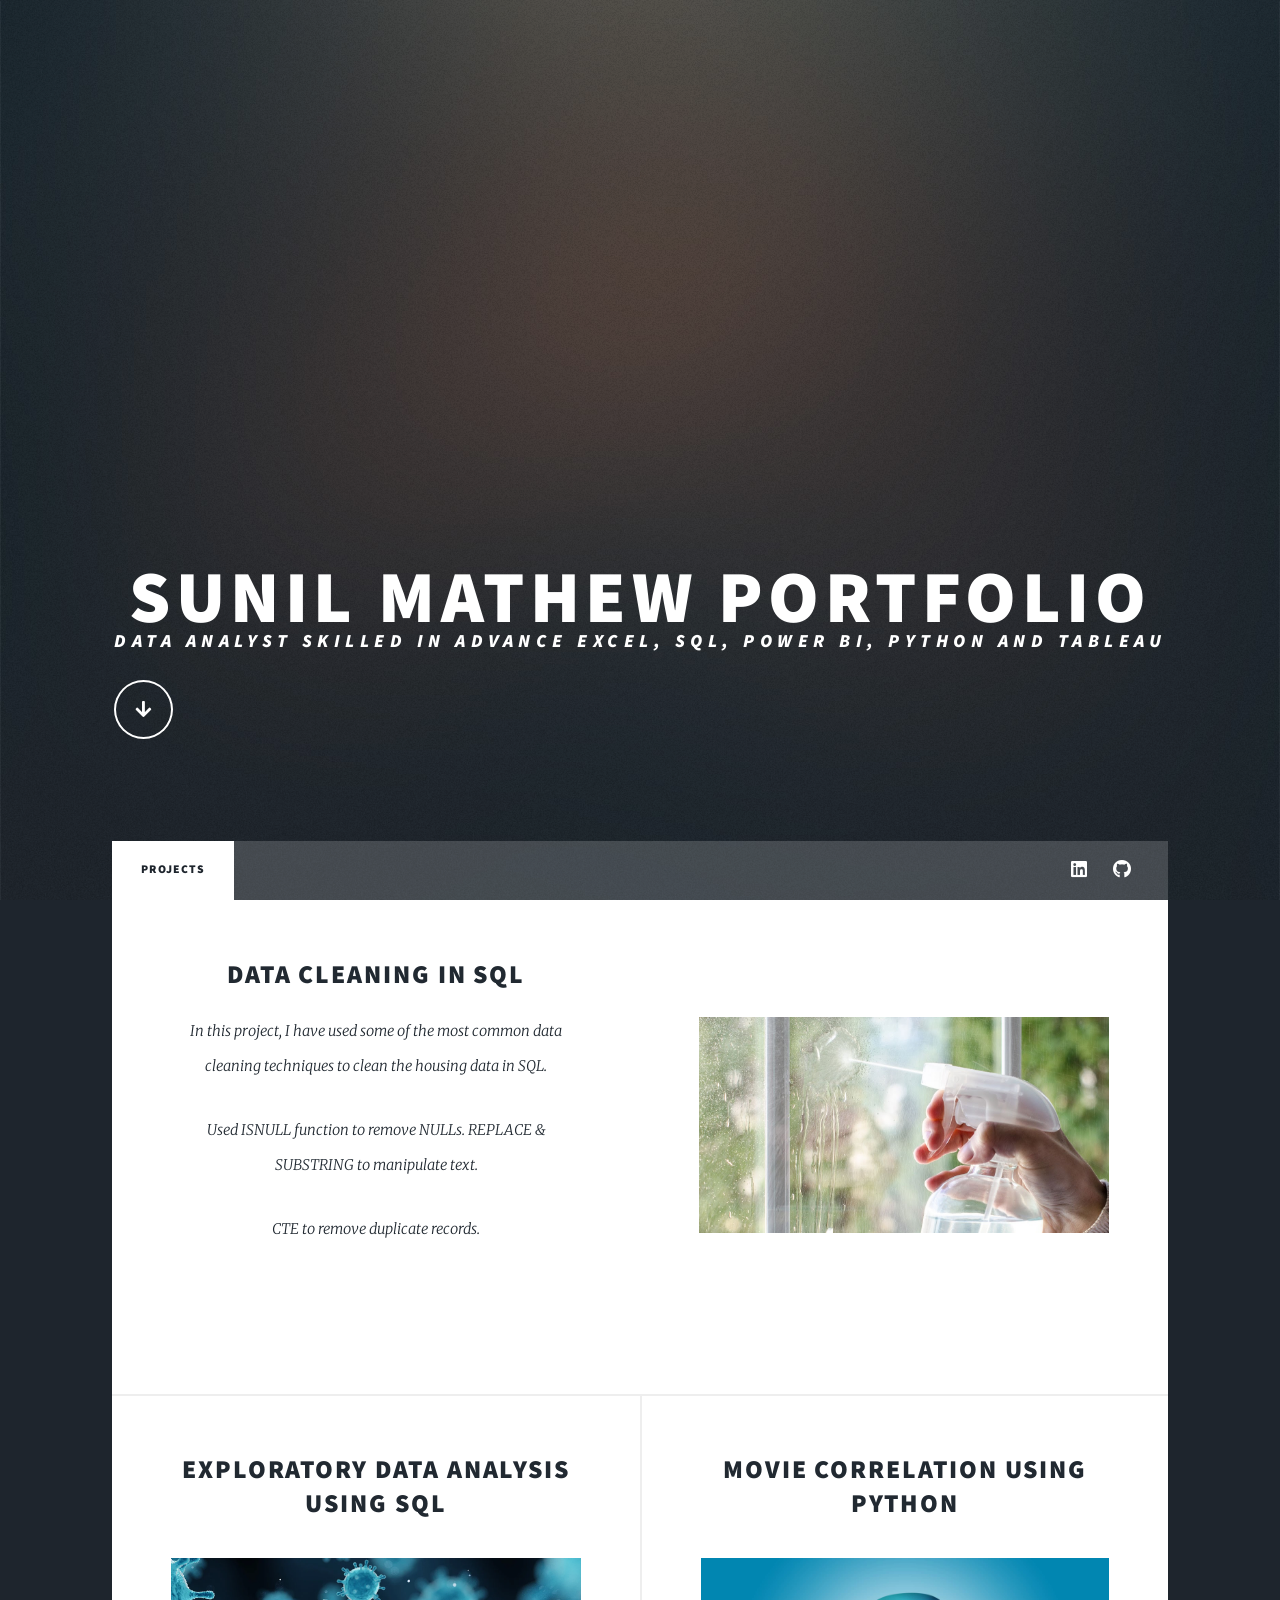
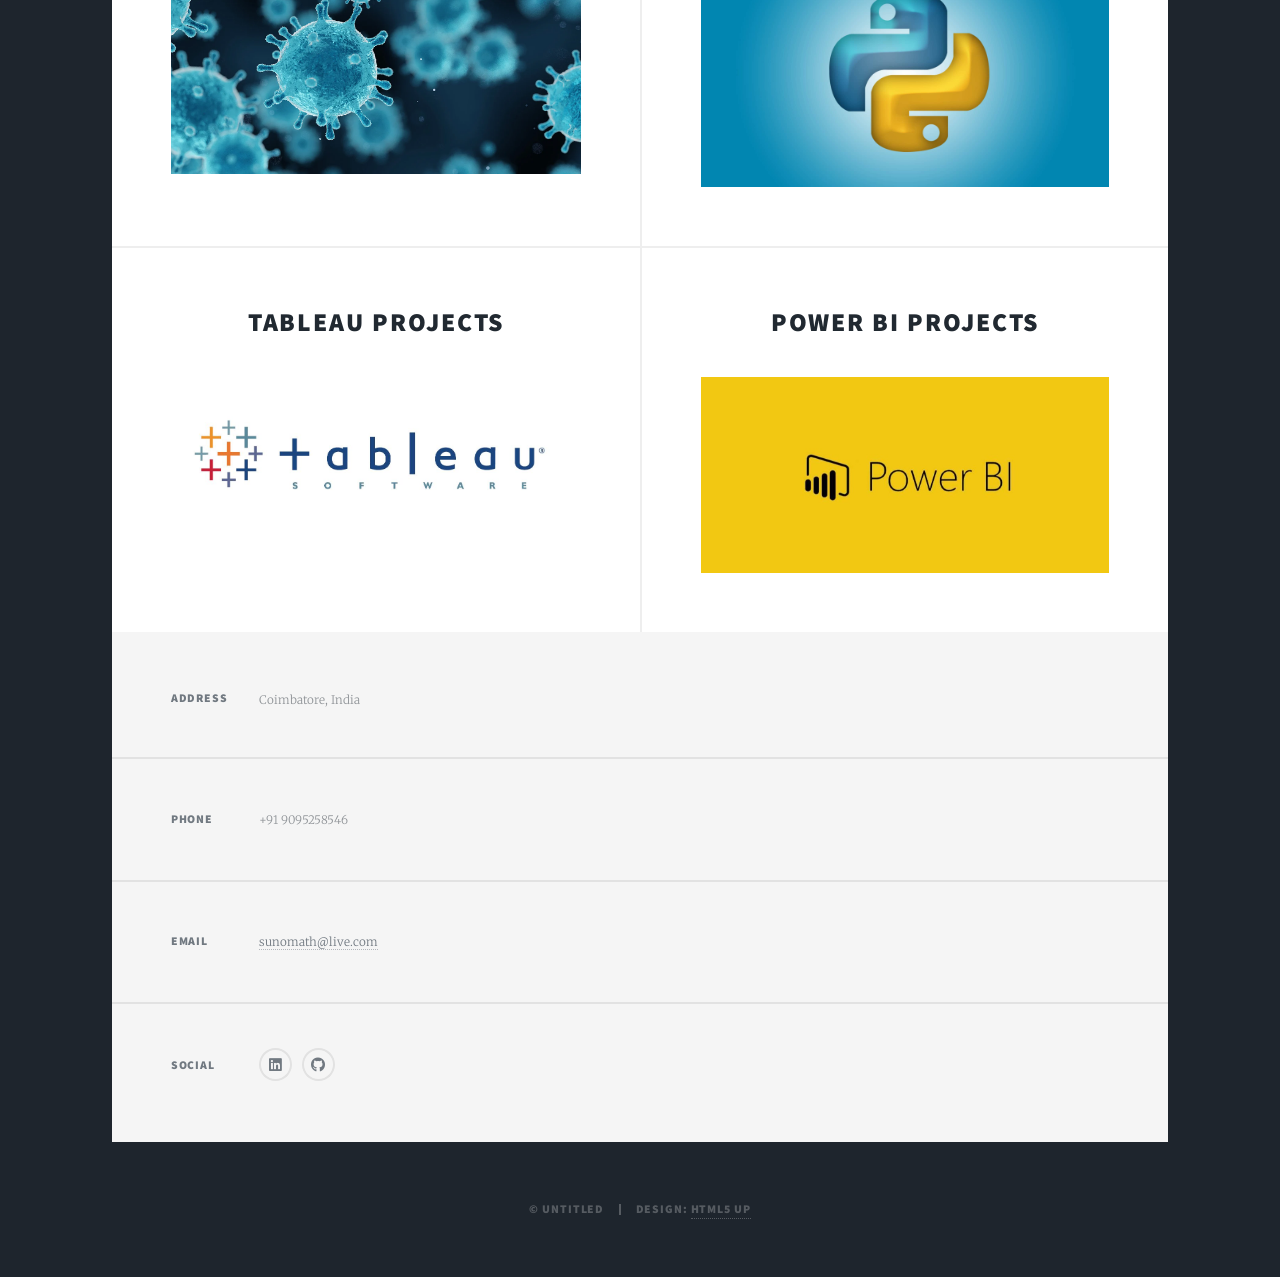
==== index.html @ 45b02613 "index.html" ====
<!DOCTYPE HTML>
<!--
	Massively by HTML5 UP
	html5up.net | @ajlkn
	Free for personal and commercial use under the CCA 3.0 license (html5up.net/license)
-->
<html>
	<head>
		<title>Sunil Mathew Portfolio</title>
		<meta charset="utf-8" />
		<meta name="viewport" content="width=device-width, initial-scale=1, user-scalable=no" />
		<link rel="stylesheet" href="assets/css/main.css" />
		<noscript><link rel="stylesheet" href="assets/css/noscript.css" /></noscript>
	</head>
	<body class="is-preload">

		<!-- Wrapper -->
			<div id="wrapper" class="fade-in">

				<!-- Intro -->
					<div id="intro">
						<h1>Sunil Mathew Portfolio<br />
												<p>Data Analyst skilled in Advance Excel, SQL, Power Bi, Python and Tableau </p>
						<ul class="actions">
							<li><a href="#header" class="button icon solid solo fa-arrow-down scrolly">Continue</a></li>
						</ul>
					</div>

				<!-- Header -->
					<header id="header">
						<a href="index.html" class="logo">Sunil Mathew - Analyst</a>
					</header>

				<!-- Nav -->
					<nav id="nav">
						<ul class="links">
							<li class="active"><a href="index.html">Projects</a></li>
						</ul>
						<ul class="icons">
							<li><a href="https://www.linkedin.com/in/sunil-mathew-a3369146/" class="icon brands alt fa-linkedin"><span class="label">Linkedin</span></a></li>
									<li><a href="https://github.com/SunoMath" class="icon brands alt fa-github"><span class="label">GitHub</span></a></li>
						</ul>
					</nav>

				<!-- Main -->
					<div id="main">

						<!-- Featured Post -->
							<article class="posts">
								<header class="major">
									<h2><a href="https://github.com/SunoMath/PortfolioProjects_SQL/blob/main/Data%20Cleaning.sql">Data Cleaning in SQL
									</a></h2>
									
									<p>In this project, I have used some of the most common data cleaning techniques to clean the housing data in SQL.
										<p>Used ISNULL function to remove NULLs. REPLACE & SUBSTRING to manipulate text.
										<p>CTE to remove duplicate records.</p>
										</p>
										</p>
									</p>
								</header>
								
								<a href="https://github.com/SunoMath/PortfolioProjects_SQL/blob/main/Data%20Cleaning.sql" class="image main"><img src="images/clean.jpg" alt="" /></a>
								
							
								
							</article>

						<!-- Posts -->
							<section class="posts">
								<article>
									<header>
										<h2><a href="https://github.com/SunoMath/PortfolioProjects_SQL/blob/main/Covid_Portfolio.sql">Exploratory Data Analysis using SQL<br />
										</a></h2>
									</header>
									<a href="https://github.com/SunoMath/PortfolioProjects_SQL/blob/main/Covid_Portfolio.sql" class="image fit"><img src="images/covid.jpg" alt="" /></a>
										
								</article>


								<article>
									<header>
										<h2><a href="https://github.com/SunoMath/Projects_Python/blob/main/MovieCorrelation.ipynb">Movie Correlation using Python<br />
										</a></h2>
									</header>
									<a href="https://github.com/SunoMath/Projects_Python/blob/main/MovieCorrelation.ipynb" class="image fit"><img src="images/python.jpg" alt="" /></a>
									
								</article>


								<article>
									<header>
										<h2><a href="https://public.tableau.com/app/profile/sunil.mathew4054">Tableau Projects<br />
										</a></h2>
									</header>
									<a href="https://public.tableau.com/app/profile/sunil.mathew4054" class="image fit"><img src="images/tableau.jpg" alt="" /></a>			
									</ul>
								</article>
								
								<article>
									<header>
										<h2><a href="https://www.novypro.com/profile_projects/sunil-mathew">Power Bi Projects<br />
										</a></h2>
									</header>
									<a href="https://www.novypro.com/profile_projects/sunil-mathew" class="image fit"><img src="images/powerbi2.jpg" alt="" /></a>
									
								</article>
								


					</div>

			<!-- Footer -->
					<footer id="footer">



						<section class="split contact">
							<section class="alt">
								<h3>Address</h3>
								<p>Coimbatore, India<br />
								</p>
							</section>
							<section>
								<h3>Phone</h3>
								<p>+91 9095258546</p>
							</section>
							<section>
								<h3>Email</h3>
								<p><a href="mailto:sunomath@live.com">sunomath@live.com</a></p>
							</section>
							<section>
								<h3>Social</h3>
								<ul class="icons alt">
									<li><a href="https://www.linkedin.com/in/sunil-mathew-a3369146/" class="icon brands alt fa-linkedin"><span class="label">Linkedin</span></a></li>
									<li><a href="https://github.com/SunoMath" class="icon brands alt fa-github"><span class="label">GitHub</span></a></li>
								</ul>
							</section>
						</section>
					</footer>

				<!-- Copyright -->
					<div id="copyright">
						<ul><li>&copy; Untitled</li><li>Design: <a href="https://html5up.net">HTML5 UP</a></li></ul>
					</div>

			</div>

		<!-- Scripts -->
			<script src="assets/js/jquery.min.js"></script>
			<script src="assets/js/jquery.scrollex.min.js"></script>
			<script src="assets/js/jquery.scrolly.min.js"></script>
			<script src="assets/js/browser.min.js"></script>
			<script src="assets/js/breakpoints.min.js"></script>
			<script src="assets/js/util.js"></script>
			<script src="assets/js/main.js"></script>

	</body>
</html>
---- assets/css/main.css ----
@import url(fontawesome-all.min.css);
@import url("https://fonts.googleapis.com/css?family=Merriweather:300,700,300italic,700italic|Source+Sans+Pro:900");

/*
	Massively by HTML5 UP
	html5up.net | @ajlkn
	Free for personal and commercial use under the CCA 3.0 license (html5up.net/license)
*/

html, body, div, span, applet, object,
iframe, h1, h2, h3, h4, h5, h6, p, blockquote,
pre, a, abbr, acronym, address, big, cite,
code, del, dfn, em, img, ins, kbd, q, s, samp,
small, strike, strong, sub, sup, tt, var, b,
u, i, center, dl, dt, dd, ol, ul, li, fieldset,
form, label, legend, table, caption, tbody,
tfoot, thead, tr, th, td, article, aside,
canvas, details, embed, figure, figcaption,
footer, header, hgroup, menu, nav, output, ruby,
section, summary, time, mark, audio, video {
	margin: 0;
	padding: 0;
	border: 0;
	font-size: 100%;
	font: inherit;
	vertical-align: baseline;}

article, aside, details, figcaption, figure,
footer, header, hgroup, menu, nav, section {
	display: block;}

body {
	line-height: 1;
}

ol, ul {
	list-style: none;
}

blockquote, q {
	quotes: none;
}

	blockquote:before, blockquote:after, q:before, q:after {
		content: '';
		content: none;
	}

table {
	border-collapse: collapse;
	border-spacing: 0;
}

body {
	-webkit-text-size-adjust: none;
}

mark {
	background-color: transparent;
	color: inherit;
}

input::-moz-focus-inner {
	border: 0;
	padding: 0;
}

input, select, textarea {
	-moz-appearance: none;
	-webkit-appearance: none;
	-ms-appearance: none;
	appearance: none;
}

/* Basic */

	@-ms-viewport {
		width: device-width;
	}

	body {
		-ms-overflow-style: scrollbar;
	}

	@media screen and (max-width: 480px) {

		html, body {
			min-width: 320px;
		}

	}

	html {
		box-sizing: border-box;
	}

	*, *:before, *:after {
		box-sizing: inherit;
	}

	body {
		background-color: #1e252d;
	}

		body.is-preload *, body.is-preload *:before, body.is-preload *:after {
			-moz-animation: none !important;
			-webkit-animation: none !important;
			-ms-animation: none !important;
			animation: none !important;
			-moz-transition: none !important;
			-webkit-transition: none !important;
			-ms-transition: none !important;
			transition: none !important;
		}

/* Type */

	html {
		font-size: 16pt;
	}

		@media screen and (max-width: 1680px) {

			html {
				font-size: 12pt;
			}

		}

		@media screen and (max-width: 1280px) {

			html {
				font-size: 11pt;
			}

		}

		@media screen and (max-width: 360px) {

			html {
				font-size: 10pt;
			}

		}

	body {
		color: #212931;
	}

	body, input, select, textarea {
		font-family: "Merriweather", Georgia, serif;
		font-weight: 300;
		font-size: 1rem;
		line-height: 2.375;
	}

	a {
		-moz-transition: color 0.2s ease-in-out, background-color 0.2s ease-in-out, border-color 0.2s ease-in-out, box-shadow 0.2s ease-in-out;
		-webkit-transition: color 0.2s ease-in-out, background-color 0.2s ease-in-out, border-color 0.2s ease-in-out, box-shadow 0.2s ease-in-out;
		-ms-transition: color 0.2s ease-in-out, background-color 0.2s ease-in-out, border-color 0.2s ease-in-out, box-shadow 0.2s ease-in-out;
		transition: color 0.2s ease-in-out, background-color 0.2s ease-in-out, border-color 0.2s ease-in-out, box-shadow 0.2s ease-in-out;
		border-bottom: dotted 1px;
		text-decoration: none;
	}

		a:hover {
			border-bottom-color: transparent;
		}

	strong, b {
		font-weight: 600;
	}

	em, i {
		font-style: italic;
	}

	p {
		text-align: justify;
		margin: 0 0 2rem 0;
	}

	h1, h2, h3, h4, h5, h6 {
		font-family: "Source Sans Pro", Helvetica, sans-serif;
		font-weight: 900;
		line-height: 1.5;
		letter-spacing: 0.075em;
		text-transform: uppercase;
		margin: 0 0 1rem 0;
	}

		h1 a, h2 a, h3 a, h4 a, h5 a, h6 a {
			border-bottom: 0;
			color: inherit;
			text-decoration: none;
		}

	h1 {
		font-size: 4rem;
		line-height: 1.1;
		margin: 0 0 2rem 0;
	}

	h2 {
		font-size: 1.75rem;
		line-height: 1.3;
		margin: 0 0 1.5rem 0;
	}

	h3 {
		font-size: 1.25rem;
		margin: 0 0 1.5rem 0;
	}

	h4 {
		font-size: 1rem;
	}

	h5 {
		font-size: 0.9rem;
	}

	h6 {
		font-size: 0.8rem;
	}

	sub {
		font-size: 0.8rem;
		position: relative;
		top: 0.5rem;
	}

	sup {
		font-size: 0.8rem;
		position: relative;
		top: -0.5rem;
	}

	blockquote {
		border-left: solid 4px;
		font-style: italic;
		margin: 0 0 2rem 0;
		padding: 0.5rem 0 0.5rem 2rem;
	}

	code {
		border: solid 2px;
		font-family: "Courier New", monospace;
		font-size: 0.9rem;
		margin: 0 0.25rem;
		padding: 0.25rem 0.65rem;
	}

	pre {
		-webkit-overflow-scrolling: touch;
		font-family: "Courier New", monospace;
		font-size: 0.9rem;
		margin: 0 0 2rem 0;
	}

		pre code {
			display: block;
			line-height: 1.75;
			padding: 1rem 1.5rem;
			overflow-x: auto;
		}

	hr {
		border: 0;
		border-bottom: solid 2px;
		margin: 3rem 0;
	}

		hr.major {
			margin: 5rem 0;
		}

	.align-left {
		text-align: left;
	}

	.align-center {
		text-align: center;
	}

	.align-right {
		text-align: right;
	}

	input, select, textarea {
		color: #212931;
	}

	a {
		color: #212931;
		border-bottom-color: rgba(33, 41, 49, 0.5);
	}

		a:hover {
			border-bottom-color: transparent;
			color: #18bfef !important;
		}

	strong, b {
		color: #212931;
	}

	h1, h2, h3, h4, h5, h6 {
		color: #212931;
	}

	blockquote {
		border-left-color: #eeeeee;
	}

	code {
		background: rgba(220, 220, 220, 0.25);
		border-color: #eeeeee;
	}

	hr {
		border-bottom-color: #eeeeee;
	}

/* Row */

	.row {
		display: flex;
		flex-wrap: wrap;
		box-sizing: border-box;
		align-items: stretch;
	}

		.row > * {
			box-sizing: border-box;
		}

		.row.gtr-uniform > * > :last-child {
			margin-bottom: 0;
		}

		.row.aln-left {
			justify-content: flex-start;
		}

		.row.aln-center {
			justify-content: center;
		}

		.row.aln-right {
			justify-content: flex-end;
		}

		.row.aln-top {
			align-items: flex-start;
		}

		.row.aln-middle {
			align-items: center;
		}

		.row.aln-bottom {
			align-items: flex-end;
		}

		.row > .imp {
			order: -1;
		}

		.row > .col-1 {
			width: 8.33333%;
		}

		.row > .off-1 {
			margin-left: 8.33333%;
		}

		.row > .col-2 {
			width: 16.66667%;
		}

		.row > .off-2 {
			margin-left: 16.66667%;
		}

		.row > .col-3 {
			width: 25%;
		}

		.row > .off-3 {
			margin-left: 25%;
		}

		.row > .col-4 {
			width: 33.33333%;
		}

		.row > .off-4 {
			margin-left: 33.33333%;
		}

		.row > .col-5 {
			width: 41.66667%;
		}

		.row > .off-5 {
			margin-left: 41.66667%;
		}

		.row > .col-6 {
			width: 50%;
		}

		.row > .off-6 {
			margin-left: 50%;
		}

		.row > .col-7 {
			width: 58.33333%;
		}

		.row > .off-7 {
			margin-left: 58.33333%;
		}

		.row > .col-8 {
			width: 66.66667%;
		}

		.row > .off-8 {
			margin-left: 66.66667%;
		}

		.row > .col-9 {
			width: 75%;
		}

		.row > .off-9 {
			margin-left: 75%;
		}

		.row > .col-10 {
			width: 83.33333%;
		}

		.row > .off-10 {
			margin-left: 83.33333%;
		}

		.row > .col-11 {
			width: 91.66667%;
		}

		.row > .off-11 {
			margin-left: 91.66667%;
		}

		.row > .col-12 {
			width: 100%;
		}

		.row > .off-12 {
			margin-left: 100%;
		}

		.row.gtr-0 {
			margin-top: 0;
			margin-left: 0rem;
		}

			.row.gtr-0 > * {
				padding: 0 0 0 0rem;
			}

			.row.gtr-0.gtr-uniform {
				margin-top: 0rem;
			}

				.row.gtr-0.gtr-uniform > * {
					padding-top: 0rem;
				}

		.row.gtr-25 {
			margin-top: 0;
			margin-left: -0.375rem;
		}

			.row.gtr-25 > * {
				padding: 0 0 0 0.375rem;
			}

			.row.gtr-25.gtr-uniform {
				margin-top: -0.375rem;
			}

				.row.gtr-25.gtr-uniform > * {
					padding-top: 0.375rem;
				}

		.row.gtr-50 {
			margin-top: 0;
			margin-left: -0.75rem;
		}

			.row.gtr-50 > * {
				padding: 0 0 0 0.75rem;
			}

			.row.gtr-50.gtr-uniform {
				margin-top: -0.75rem;
			}

				.row.gtr-50.gtr-uniform > * {
					padding-top: 0.75rem;
				}

		.row {
			margin-top: 0;
			margin-left: -1.5rem;
		}

			.row > * {
				padding: 0 0 0 1.5rem;
			}

			.row.gtr-uniform {
				margin-top: -1.5rem;
			}

				.row.gtr-uniform > * {
					padding-top: 1.5rem;
				}

		.row.gtr-150 {
			margin-top: 0;
			margin-left: -2.25rem;
		}

			.row.gtr-150 > * {
				padding: 0 0 0 2.25rem;
			}

			.row.gtr-150.gtr-uniform {
				margin-top: -2.25rem;
			}

				.row.gtr-150.gtr-uniform > * {
					padding-top: 2.25rem;
				}

		.row.gtr-200 {
			margin-top: 0;
			margin-left: -3rem;
		}

			.row.gtr-200 > * {
				padding: 0 0 0 3rem;
			}

			.row.gtr-200.gtr-uniform {
				margin-top: -3rem;
			}

				.row.gtr-200.gtr-uniform > * {
					padding-top: 3rem;
				}

		@media screen and (max-width: 1680px) {

			.row {
				display: flex;
				flex-wrap: wrap;
				box-sizing: border-box;
				align-items: stretch;
			}

				.row > * {
					box-sizing: border-box;
				}

				.row.gtr-uniform > * > :last-child {
					margin-bottom: 0;
				}

				.row.aln-left {
					justify-content: flex-start;
				}

				.row.aln-center {
					justify-content: center;
				}

				.row.aln-right {
					justify-content: flex-end;
				}

				.row.aln-top {
					align-items: flex-start;
				}

				.row.aln-middle {
					align-items: center;
				}

				.row.aln-bottom {
					align-items: flex-end;
				}

				.row > .imp-xlarge {
					order: -1;
				}

				.row > .col-1-xlarge {
					width: 8.33333%;
				}

				.row > .off-1-xlarge {
					margin-left: 8.33333%;
				}

				.row > .col-2-xlarge {
					width: 16.66667%;
				}

				.row > .off-2-xlarge {
					margin-left: 16.66667%;
				}

				.row > .col-3-xlarge {
					width: 25%;
				}

				.row > .off-3-xlarge {
					margin-left: 25%;
				}

				.row > .col-4-xlarge {
					width: 33.33333%;
				}

				.row > .off-4-xlarge {
					margin-left: 33.33333%;
				}

				.row > .col-5-xlarge {
					width: 41.66667%;
				}

				.row > .off-5-xlarge {
					margin-left: 41.66667%;
				}

				.row > .col-6-xlarge {
					width: 50%;
				}

				.row > .off-6-xlarge {
					margin-left: 50%;
				}

				.row > .col-7-xlarge {
					width: 58.33333%;
				}

				.row > .off-7-xlarge {
					margin-left: 58.33333%;
				}

				.row > .col-8-xlarge {
					width: 66.66667%;
				}

				.row > .off-8-xlarge {
					margin-left: 66.66667%;
				}

				.row > .col-9-xlarge {
					width: 75%;
				}

				.row > .off-9-xlarge {
					margin-left: 75%;
				}

				.row > .col-10-xlarge {
					width: 83.33333%;
				}

				.row > .off-10-xlarge {
					margin-left: 83.33333%;
				}

				.row > .col-11-xlarge {
					width: 91.66667%;
				}

				.row > .off-11-xlarge {
					margin-left: 91.66667%;
				}

				.row > .col-12-xlarge {
					width: 100%;
				}

				.row > .off-12-xlarge {
					margin-left: 100%;
				}

				.row.gtr-0 {
					margin-top: 0;
					margin-left: 0rem;
				}

					.row.gtr-0 > * {
						padding: 0 0 0 0rem;
					}

					.row.gtr-0.gtr-uniform {
						margin-top: 0rem;
					}

						.row.gtr-0.gtr-uniform > * {
							padding-top: 0rem;
						}

				.row.gtr-25 {
					margin-top: 0;
					margin-left: -0.375rem;
				}

					.row.gtr-25 > * {
						padding: 0 0 0 0.375rem;
					}

					.row.gtr-25.gtr-uniform {
						margin-top: -0.375rem;
					}

						.row.gtr-25.gtr-uniform > * {
							padding-top: 0.375rem;
						}

				.row.gtr-50 {
					margin-top: 0;
					margin-left: -0.75rem;
				}

					.row.gtr-50 > * {
						padding: 0 0 0 0.75rem;
					}

					.row.gtr-50.gtr-uniform {
						margin-top: -0.75rem;
					}

						.row.gtr-50.gtr-uniform > * {
							padding-top: 0.75rem;
						}

				.row {
					margin-top: 0;
					margin-left: -1.5rem;
				}

					.row > * {
						padding: 0 0 0 1.5rem;
					}

					.row.gtr-uniform {
						margin-top: -1.5rem;
					}

						.row.gtr-uniform > * {
							padding-top: 1.5rem;
						}

				.row.gtr-150 {
					margin-top: 0;
					margin-left: -2.25rem;
				}

					.row.gtr-150 > * {
						padding: 0 0 0 2.25rem;
					}

					.row.gtr-150.gtr-uniform {
						margin-top: -2.25rem;
					}

						.row.gtr-150.gtr-uniform > * {
							padding-top: 2.25rem;
						}

				.row.gtr-200 {
					margin-top: 0;
					margin-left: -3rem;
				}

					.row.gtr-200 > * {
						padding: 0 0 0 3rem;
					}

					.row.gtr-200.gtr-uniform {
						margin-top: -3rem;
					}

						.row.gtr-200.gtr-uniform > * {
							padding-top: 3rem;
						}

		}

		@media screen and (max-width: 1280px) {

			.row {
				display: flex;
				flex-wrap: wrap;
				box-sizing: border-box;
				align-items: stretch;
			}

				.row > * {
					box-sizing: border-box;
				}

				.row.gtr-uniform > * > :last-child {
					margin-bottom: 0;
				}

				.row.aln-left {
					justify-content: flex-start;
				}

				.row.aln-center {
					justify-content: center;
				}

				.row.aln-right {
					justify-content: flex-end;
				}

				.row.aln-top {
					align-items: flex-start;
				}

				.row.aln-middle {
					align-items: center;
				}

				.row.aln-bottom {
					align-items: flex-end;
				}

				.row > .imp-large {
					order: -1;
				}

				.row > .col-1-large {
					width: 8.33333%;
				}

				.row > .off-1-large {
					margin-left: 8.33333%;
				}

				.row > .col-2-large {
					width: 16.66667%;
				}

				.row > .off-2-large {
					margin-left: 16.66667%;
				}

				.row > .col-3-large {
					width: 25%;
				}

				.row > .off-3-large {
					margin-left: 25%;
				}

				.row > .col-4-large {
					width: 33.33333%;
				}

				.row > .off-4-large {
					margin-left: 33.33333%;
				}

				.row > .col-5-large {
					width: 41.66667%;
				}

				.row > .off-5-large {
					margin-left: 41.66667%;
				}

				.row > .col-6-large {
					width: 50%;
				}

				.row > .off-6-large {
					margin-left: 50%;
				}

				.row > .col-7-large {
					width: 58.33333%;
				}

				.row > .off-7-large {
					margin-left: 58.33333%;
				}

				.row > .col-8-large {
					width: 66.66667%;
				}

				.row > .off-8-large {
					margin-left: 66.66667%;
				}

				.row > .col-9-large {
					width: 75%;
				}

				.row > .off-9-large {
					margin-left: 75%;
				}

				.row > .col-10-large {
					width: 83.33333%;
				}

				.row > .off-10-large {
					margin-left: 83.33333%;
				}

				.row > .col-11-large {
					width: 91.66667%;
				}

				.row > .off-11-large {
					margin-left: 91.66667%;
				}

				.row > .col-12-large {
					width: 100%;
				}

				.row > .off-12-large {
					margin-left: 100%;
				}

				.row.gtr-0 {
					margin-top: 0;
					margin-left: 0rem;
				}

					.row.gtr-0 > * {
						padding: 0 0 0 0rem;
					}

					.row.gtr-0.gtr-uniform {
						margin-top: 0rem;
					}

						.row.gtr-0.gtr-uniform > * {
							padding-top: 0rem;
						}

				.row.gtr-25 {
					margin-top: 0;
					margin-left: -0.375rem;
				}

					.row.gtr-25 > * {
						padding: 0 0 0 0.375rem;
					}

					.row.gtr-25.gtr-uniform {
						margin-top: -0.375rem;
					}

						.row.gtr-25.gtr-uniform > * {
							padding-top: 0.375rem;
						}

				.row.gtr-50 {
					margin-top: 0;
					margin-left: -0.75rem;
				}

					.row.gtr-50 > * {
						padding: 0 0 0 0.75rem;
					}

					.row.gtr-50.gtr-uniform {
						margin-top: -0.75rem;
					}

						.row.gtr-50.gtr-uniform > * {
							padding-top: 0.75rem;
						}

				.row {
					margin-top: 0;
					margin-left: -1.5rem;
				}

					.row > * {
						padding: 0 0 0 1.5rem;
					}

					.row.gtr-uniform {
						margin-top: -1.5rem;
					}

						.row.gtr-uniform > * {
							padding-top: 1.5rem;
						}

				.row.gtr-150 {
					margin-top: 0;
					margin-left: -2.25rem;
				}

					.row.gtr-150 > * {
						padding: 0 0 0 2.25rem;
					}

					.row.gtr-150.gtr-uniform {
						margin-top: -2.25rem;
					}

						.row.gtr-150.gtr-uniform > * {
							padding-top: 2.25rem;
						}

				.row.gtr-200 {
					margin-top: 0;
					margin-left: -3rem;
				}

					.row.gtr-200 > * {
						padding: 0 0 0 3rem;
					}

					.row.gtr-200.gtr-uniform {
						margin-top: -3rem;
					}

						.row.gtr-200.gtr-uniform > * {
							padding-top: 3rem;
						}

		}

		@media screen and (max-width: 980px) {

			.row {
				display: flex;
				flex-wrap: wrap;
				box-sizing: border-box;
				align-items: stretch;
			}

				.row > * {
					box-sizing: border-box;
				}

				.row.gtr-uniform > * > :last-child {
					margin-bottom: 0;
				}

				.row.aln-left {
					justify-content: flex-start;
				}

				.row.aln-center {
					justify-content: center;
				}

				.row.aln-right {
					justify-content: flex-end;
				}

				.row.aln-top {
					align-items: flex-start;
				}

				.row.aln-middle {
					align-items: center;
				}

				.row.aln-bottom {
					align-items: flex-end;
				}

				.row > .imp-medium {
					order: -1;
				}

				.row > .col-1-medium {
					width: 8.33333%;
				}

				.row > .off-1-medium {
					margin-left: 8.33333%;
				}

				.row > .col-2-medium {
					width: 16.66667%;
				}

				.row > .off-2-medium {
					margin-left: 16.66667%;
				}

				.row > .col-3-medium {
					width: 25%;
				}

				.row > .off-3-medium {
					margin-left: 25%;
				}

				.row > .col-4-medium {
					width: 33.33333%;
				}

				.row > .off-4-medium {
					margin-left: 33.33333%;
				}

				.row > .col-5-medium {
					width: 41.66667%;
				}

				.row > .off-5-medium {
					margin-left: 41.66667%;
				}

				.row > .col-6-medium {
					width: 50%;
				}

				.row > .off-6-medium {
					margin-left: 50%;
				}

				.row > .col-7-medium {
					width: 58.33333%;
				}

				.row > .off-7-medium {
					margin-left: 58.33333%;
				}

				.row > .col-8-medium {
					width: 66.66667%;
				}

				.row > .off-8-medium {
					margin-left: 66.66667%;
				}

				.row > .col-9-medium {
					width: 75%;
				}

				.row > .off-9-medium {
					margin-left: 75%;
				}

				.row > .col-10-medium {
					width: 83.33333%;
				}

				.row > .off-10-medium {
					margin-left: 83.33333%;
				}

				.row > .col-11-medium {
					width: 91.66667%;
				}

				.row > .off-11-medium {
					margin-left: 91.66667%;
				}

				.row > .col-12-medium {
					width: 100%;
				}

				.row > .off-12-medium {
					margin-left: 100%;
				}

				.row.gtr-0 {
					margin-top: 0;
					margin-left: 0rem;
				}

					.row.gtr-0 > * {
						padding: 0 0 0 0rem;
					}

					.row.gtr-0.gtr-uniform {
						margin-top: 0rem;
					}

						.row.gtr-0.gtr-uniform > * {
							padding-top: 0rem;
						}

				.row.gtr-25 {
					margin-top: 0;
					margin-left: -0.375rem;
				}

					.row.gtr-25 > * {
						padding: 0 0 0 0.375rem;
					}

					.row.gtr-25.gtr-uniform {
						margin-top: -0.375rem;
					}

						.row.gtr-25.gtr-uniform > * {
							padding-top: 0.375rem;
						}

				.row.gtr-50 {
					margin-top: 0;
					margin-left: -0.75rem;
				}

					.row.gtr-50 > * {
						padding: 0 0 0 0.75rem;
					}

					.row.gtr-50.gtr-uniform {
						margin-top: -0.75rem;
					}

						.row.gtr-50.gtr-uniform > * {
							padding-top: 0.75rem;
						}

				.row {
					margin-top: 0;
					margin-left: -1.5rem;
				}

					.row > * {
						padding: 0 0 0 1.5rem;
					}

					.row.gtr-uniform {
						margin-top: -1.5rem;
					}

						.row.gtr-uniform > * {
							padding-top: 1.5rem;
						}

				.row.gtr-150 {
					margin-top: 0;
					margin-left: -2.25rem;
				}

					.row.gtr-150 > * {
						padding: 0 0 0 2.25rem;
					}

					.row.gtr-150.gtr-uniform {
						margin-top: -2.25rem;
					}

						.row.gtr-150.gtr-uniform > * {
							padding-top: 2.25rem;
						}

				.row.gtr-200 {
					margin-top: 0;
					margin-left: -3rem;
				}

					.row.gtr-200 > * {
						padding: 0 0 0 3rem;
					}

					.row.gtr-200.gtr-uniform {
						margin-top: -3rem;
					}

						.row.gtr-200.gtr-uniform > * {
							padding-top: 3rem;
						}

		}

		@media screen and (max-width: 736px) {

			.row {
				display: flex;
				flex-wrap: wrap;
				box-sizing: border-box;
				align-items: stretch;
			}

				.row > * {
					box-sizing: border-box;
				}

				.row.gtr-uniform > * > :last-child {
					margin-bottom: 0;
				}

				.row.aln-left {
					justify-content: flex-start;
				}

				.row.aln-center {
					justify-content: center;
				}

				.row.aln-right {
					justify-content: flex-end;
				}

				.row.aln-top {
					align-items: flex-start;
				}

				.row.aln-middle {
					align-items: center;
				}

				.row.aln-bottom {
					align-items: flex-end;
				}

				.row > .imp-small {
					order: -1;
				}

				.row > .col-1-small {
					width: 8.33333%;
				}

				.row > .off-1-small {
					margin-left: 8.33333%;
				}

				.row > .col-2-small {
					width: 16.66667%;
				}

				.row > .off-2-small {
					margin-left: 16.66667%;
				}

				.row > .col-3-small {
					width: 25%;
				}

				.row > .off-3-small {
					margin-left: 25%;
				}

				.row > .col-4-small {
					width: 33.33333%;
				}

				.row > .off-4-small {
					margin-left: 33.33333%;
				}

				.row > .col-5-small {
					width: 41.66667%;
				}

				.row > .off-5-small {
					margin-left: 41.66667%;
				}

				.row > .col-6-small {
					width: 50%;
				}

				.row > .off-6-small {
					margin-left: 50%;
				}

				.row > .col-7-small {
					width: 58.33333%;
				}

				.row > .off-7-small {
					margin-left: 58.33333%;
				}

				.row > .col-8-small {
					width: 66.66667%;
				}

				.row > .off-8-small {
					margin-left: 66.66667%;
				}

				.row > .col-9-small {
					width: 75%;
				}

				.row > .off-9-small {
					margin-left: 75%;
				}

				.row > .col-10-small {
					width: 83.33333%;
				}

				.row > .off-10-small {
					margin-left: 83.33333%;
				}

				.row > .col-11-small {
					width: 91.66667%;
				}

				.row > .off-11-small {
					margin-left: 91.66667%;
				}

				.row > .col-12-small {
					width: 100%;
				}

				.row > .off-12-small {
					margin-left: 100%;
				}

				.row.gtr-0 {
					margin-top: 0;
					margin-left: 0rem;
				}

					.row.gtr-0 > * {
						padding: 0 0 0 0rem;
					}

					.row.gtr-0.gtr-uniform {
						margin-top: 0rem;
					}

						.row.gtr-0.gtr-uniform > * {
							padding-top: 0rem;
						}

				.row.gtr-25 {
					margin-top: 0;
					margin-left: -0.375rem;
				}

					.row.gtr-25 > * {
						padding: 0 0 0 0.375rem;
					}

					.row.gtr-25.gtr-uniform {
						margin-top: -0.375rem;
					}

						.row.gtr-25.gtr-uniform > * {
							padding-top: 0.375rem;
						}

				.row.gtr-50 {
					margin-top: 0;
					margin-left: -0.75rem;
				}

					.row.gtr-50 > * {
						padding: 0 0 0 0.75rem;
					}

					.row.gtr-50.gtr-uniform {
						margin-top: -0.75rem;
					}

						.row.gtr-50.gtr-uniform > * {
							padding-top: 0.75rem;
						}

				.row {
					margin-top: 0;
					margin-left: -1.5rem;
				}

					.row > * {
						padding: 0 0 0 1.5rem;
					}

					.row.gtr-uniform {
						margin-top: -1.5rem;
					}

						.row.gtr-uniform > * {
							padding-top: 1.5rem;
						}

				.row.gtr-150 {
					margin-top: 0;
					margin-left: -2.25rem;
				}

					.row.gtr-150 > * {
						padding: 0 0 0 2.25rem;
					}

					.row.gtr-150.gtr-uniform {
						margin-top: -2.25rem;
					}

						.row.gtr-150.gtr-uniform > * {
							padding-top: 2.25rem;
						}

				.row.gtr-200 {
					margin-top: 0;
					margin-left: -3rem;
				}

					.row.gtr-200 > * {
						padding: 0 0 0 3rem;
					}

					.row.gtr-200.gtr-uniform {
						margin-top: -3rem;
					}

						.row.gtr-200.gtr-uniform > * {
							padding-top: 3rem;
						}

		}

		@media screen and (max-width: 480px) {

			.row {
				display: flex;
				flex-wrap: wrap;
				box-sizing: border-box;
				align-items: stretch;
			}

				.row > * {
					box-sizing: border-box;
				}

				.row.gtr-uniform > * > :last-child {
					margin-bottom: 0;
				}

				.row.aln-left {
					justify-content: flex-start;
				}

				.row.aln-center {
					justify-content: center;
				}

				.row.aln-right {
					justify-content: flex-end;
				}

				.row.aln-top {
					align-items: flex-start;
				}

				.row.aln-middle {
					align-items: center;
				}

				.row.aln-bottom {
					align-items: flex-end;
				}

				.row > .imp-xsmall {
					order: -1;
				}

				.row > .col-1-xsmall {
					width: 8.33333%;
				}

				.row > .off-1-xsmall {
					margin-left: 8.33333%;
				}

				.row > .col-2-xsmall {
					width: 16.66667%;
				}

				.row > .off-2-xsmall {
					margin-left: 16.66667%;
				}

				.row > .col-3-xsmall {
					width: 25%;
				}

				.row > .off-3-xsmall {
					margin-left: 25%;
				}

				.row > .col-4-xsmall {
					width: 33.33333%;
				}

				.row > .off-4-xsmall {
					margin-left: 33.33333%;
				}

				.row > .col-5-xsmall {
					width: 41.66667%;
				}

				.row > .off-5-xsmall {
					margin-left: 41.66667%;
				}

				.row > .col-6-xsmall {
					width: 50%;
				}

				.row > .off-6-xsmall {
					margin-left: 50%;
				}

				.row > .col-7-xsmall {
					width: 58.33333%;
				}

				.row > .off-7-xsmall {
					margin-left: 58.33333%;
				}

				.row > .col-8-xsmall {
					width: 66.66667%;
				}

				.row > .off-8-xsmall {
					margin-left: 66.66667%;
				}

				.row > .col-9-xsmall {
					width: 75%;
				}

				.row > .off-9-xsmall {
					margin-left: 75%;
				}

				.row > .col-10-xsmall {
					width: 83.33333%;
				}

				.row > .off-10-xsmall {
					margin-left: 83.33333%;
				}

				.row > .col-11-xsmall {
					width: 91.66667%;
				}

				.row > .off-11-xsmall {
					margin-left: 91.66667%;
				}

				.row > .col-12-xsmall {
					width: 100%;
				}

				.row > .off-12-xsmall {
					margin-left: 100%;
				}

				.row.gtr-0 {
					margin-top: 0;
					margin-left: 0rem;
				}

					.row.gtr-0 > * {
						padding: 0 0 0 0rem;
					}

					.row.gtr-0.gtr-uniform {
						margin-top: 0rem;
					}

						.row.gtr-0.gtr-uniform > * {
							padding-top: 0rem;
						}

				.row.gtr-25 {
					margin-top: 0;
					margin-left: -0.375rem;
				}

					.row.gtr-25 > * {
						padding: 0 0 0 0.375rem;
					}

					.row.gtr-25.gtr-uniform {
						margin-top: -0.375rem;
					}

						.row.gtr-25.gtr-uniform > * {
							padding-top: 0.375rem;
						}

				.row.gtr-50 {
					margin-top: 0;
					margin-left: -0.75rem;
				}

					.row.gtr-50 > * {
						padding: 0 0 0 0.75rem;
					}

					.row.gtr-50.gtr-uniform {
						margin-top: -0.75rem;
					}

						.row.gtr-50.gtr-uniform > * {
							padding-top: 0.75rem;
						}

				.row {
					margin-top: 0;
					margin-left: -1.5rem;
				}

					.row > * {
						padding: 0 0 0 1.5rem;
					}

					.row.gtr-uniform {
						margin-top: -1.5rem;
					}

						.row.gtr-uniform > * {
							padding-top: 1.5rem;
						}

				.row.gtr-150 {
					margin-top: 0;
					margin-left: -2.25rem;
				}

					.row.gtr-150 > * {
						padding: 0 0 0 2.25rem;
					}

					.row.gtr-150.gtr-uniform {
						margin-top: -2.25rem;
					}

						.row.gtr-150.gtr-uniform > * {
							padding-top: 2.25rem;
						}

				.row.gtr-200 {
					margin-top: 0;
					margin-left: -3rem;
				}

					.row.gtr-200 > * {
						padding: 0 0 0 3rem;
					}

					.row.gtr-200.gtr-uniform {
						margin-top: -3rem;
					}

						.row.gtr-200.gtr-uniform > * {
							padding-top: 3rem;
						}

		}

		@media screen and (max-width: 360px) {

			.row {
				display: flex;
				flex-wrap: wrap;
				box-sizing: border-box;
				align-items: stretch;
			}

				.row > * {
					box-sizing: border-box;
				}

				.row.gtr-uniform > * > :last-child {
					margin-bottom: 0;
				}

				.row.aln-left {
					justify-content: flex-start;
				}

				.row.aln-center {
					justify-content: center;
				}

				.row.aln-right {
					justify-content: flex-end;
				}

				.row.aln-top {
					align-items: flex-start;
				}

				.row.aln-middle {
					align-items: center;
				}

				.row.aln-bottom {
					align-items: flex-end;
				}

				.row > .imp-xxsmall {
					order: -1;
				}

				.row > .col-1-xxsmall {
					width: 8.33333%;
				}

				.row > .off-1-xxsmall {
					margin-left: 8.33333%;
				}

				.row > .col-2-xxsmall {
					width: 16.66667%;
				}

				.row > .off-2-xxsmall {
					margin-left: 16.66667%;
				}

				.row > .col-3-xxsmall {
					width: 25%;
				}

				.row > .off-3-xxsmall {
					margin-left: 25%;
				}

				.row > .col-4-xxsmall {
					width: 33.33333%;
				}

				.row > .off-4-xxsmall {
					margin-left: 33.33333%;
				}

				.row > .col-5-xxsmall {
					width: 41.66667%;
				}

				.row > .off-5-xxsmall {
					margin-left: 41.66667%;
				}

				.row > .col-6-xxsmall {
					width: 50%;
				}

				.row > .off-6-xxsmall {
					margin-left: 50%;
				}

				.row > .col-7-xxsmall {
					width: 58.33333%;
				}

				.row > .off-7-xxsmall {
					margin-left: 58.33333%;
				}

				.row > .col-8-xxsmall {
					width: 66.66667%;
				}

				.row > .off-8-xxsmall {
					margin-left: 66.66667%;
				}

				.row > .col-9-xxsmall {
					width: 75%;
				}

				.row > .off-9-xxsmall {
					margin-left: 75%;
				}

				.row > .col-10-xxsmall {
					width: 83.33333%;
				}

				.row > .off-10-xxsmall {
					margin-left: 83.33333%;
				}

				.row > .col-11-xxsmall {
					width: 91.66667%;
				}

				.row > .off-11-xxsmall {
					margin-left: 91.66667%;
				}

				.row > .col-12-xxsmall {
					width: 100%;
				}

				.row > .off-12-xxsmall {
					margin-left: 100%;
				}

				.row.gtr-0 {
					margin-top: 0;
					margin-left: 0rem;
				}

					.row.gtr-0 > * {
						padding: 0 0 0 0rem;
					}

					.row.gtr-0.gtr-uniform {
						margin-top: 0rem;
					}

						.row.gtr-0.gtr-uniform > * {
							padding-top: 0rem;
						}

				.row.gtr-25 {
					margin-top: 0;
					margin-left: -0.375rem;
				}

					.row.gtr-25 > * {
						padding: 0 0 0 0.375rem;
					}

					.row.gtr-25.gtr-uniform {
						margin-top: -0.375rem;
					}

						.row.gtr-25.gtr-uniform > * {
							padding-top: 0.375rem;
						}

				.row.gtr-50 {
					margin-top: 0;
					margin-left: -0.75rem;
				}

					.row.gtr-50 > * {
						padding: 0 0 0 0.75rem;
					}

					.row.gtr-50.gtr-uniform {
						margin-top: -0.75rem;
					}

						.row.gtr-50.gtr-uniform > * {
							padding-top: 0.75rem;
						}

				.row {
					margin-top: 0;
					margin-left: -1.5rem;
				}

					.row > * {
						padding: 0 0 0 1.5rem;
					}

					.row.gtr-uniform {
						margin-top: -1.5rem;
					}

						.row.gtr-uniform > * {
							padding-top: 1.5rem;
						}

				.row.gtr-150 {
					margin-top: 0;
					margin-left: -2.25rem;
				}

					.row.gtr-150 > * {
						padding: 0 0 0 2.25rem;
					}

					.row.gtr-150.gtr-uniform {
						margin-top: -2.25rem;
					}

						.row.gtr-150.gtr-uniform > * {
							padding-top: 2.25rem;
						}

				.row.gtr-200 {
					margin-top: 0;
					margin-left: -3rem;
				}

					.row.gtr-200 > * {
						padding: 0 0 0 3rem;
					}

					.row.gtr-200.gtr-uniform {
						margin-top: -3rem;
					}

						.row.gtr-200.gtr-uniform > * {
							padding-top: 3rem;
						}

		}

/* Box */

	.box {
		border: solid 2px;
		margin-bottom: 2rem;
		padding: 1.5rem;
	}

		.box > :last-child,
		.box > :last-child > :last-child,
		.box > :last-child > :last-child > :last-child {
			margin-bottom: 0;
		}

		.box.alt {
			border: 0;
			border-radius: 0;
			padding: 0;
		}

	.box {
		border-color: #eeeeee;
	}

/* Button */

	input[type="submit"],
	input[type="reset"],
	input[type="button"],
	button,
	.button {
		-moz-appearance: none;
		-webkit-appearance: none;
		-ms-appearance: none;
		appearance: none;
		-moz-transition: background-color 0.2s ease-in-out, box-shadow 0.2s ease-in-out, color 0.2s ease-in-out;
		-webkit-transition: background-color 0.2s ease-in-out, box-shadow 0.2s ease-in-out, color 0.2s ease-in-out;
		-ms-transition: background-color 0.2s ease-in-out, box-shadow 0.2s ease-in-out, color 0.2s ease-in-out;
		transition: background-color 0.2s ease-in-out, box-shadow 0.2s ease-in-out, color 0.2s ease-in-out;
		border: 0;
		border-radius: 0;
		cursor: pointer;
		display: inline-block;
		font-family: "Source Sans Pro", Helvetica, sans-serif;
		font-size: 0.8rem;
		font-weight: 900;
		letter-spacing: 0.075em;
		height: 3rem;
		line-height: 3rem;
		padding: 0 2rem;
		text-align: center;
		text-decoration: none;
		text-transform: uppercase;
		white-space: nowrap;
	}

		input[type="submit"].icon:before,
		input[type="reset"].icon:before,
		input[type="button"].icon:before,
		button.icon:before,
		.button.icon:before {
			margin-right: 0.5rem;
		}

		input[type="submit"].icon.solo,
		input[type="reset"].icon.solo,
		input[type="button"].icon.solo,
		button.icon.solo,
		.button.icon.solo {
			position: relative;
			width: 4rem;
			height: 4rem;
			line-height: 4rem;
			border-radius: 4rem;
			text-indent: 4rem;
			overflow: hidden;
			padding: 0;
			white-space: nowrap;
		}

			input[type="submit"].icon.solo:before,
			input[type="reset"].icon.solo:before,
			input[type="button"].icon.solo:before,
			button.icon.solo:before,
			.button.icon.solo:before {
				position: absolute;
				display: block;
				top: 0;
				left: 0;
				width: inherit;
				height: inherit;
				line-height: inherit;
				font-size: 1.25rem;
				margin-right: 0;
				text-align: center;
				text-indent: 0;
			}

		input[type="submit"].fit,
		input[type="reset"].fit,
		input[type="button"].fit,
		button.fit,
		.button.fit {
			width: 100%;
		}

		input[type="submit"].small,
		input[type="reset"].small,
		input[type="button"].small,
		button.small,
		.button.small {
			font-size: 0.7rem;
			height: 2.5rem;
			line-height: 2.5rem;
			padding: 0 1.5rem;
		}

		input[type="submit"].large,
		input[type="reset"].large,
		input[type="button"].large,
		button.large,
		.button.large {
			font-size: 0.9rem;
			height: 3.5rem;
			line-height: 3.5rem;
			padding: 0 2.75rem;
		}

		@media screen and (max-width: 980px) {

			input[type="submit"],
			input[type="reset"],
			input[type="button"],
			button,
			.button {
				font-size: 0.9rem;
				height: 3.25rem;
				line-height: 3.25rem;
			}

				input[type="submit"].large,
				input[type="reset"].large,
				input[type="button"].large,
				button.large,
				.button.large {
					font-size: 1rem;
					height: 3.75rem;
					line-height: 3.75rem;
				}

		}

		input[type="submit"].disabled, input[type="submit"]:disabled,
		input[type="reset"].disabled,
		input[type="reset"]:disabled,
		input[type="button"].disabled,
		input[type="button"]:disabled,
		button.disabled,
		button:disabled,
		.button.disabled,
		.button:disabled {
			pointer-events: none;
			opacity: 0.25;
		}

	input[type="submit"],
	input[type="reset"],
	input[type="button"],
	button,
	.button {
		background-color: transparent;
		box-shadow: inset 0 0 0 2px #212931;
		color: #212931 !important;
	}

		input[type="submit"]:hover,
		input[type="reset"]:hover,
		input[type="button"]:hover,
		button:hover,
		.button:hover {
			box-shadow: inset 0 0 0 2px #18bfef;
			color: #18bfef !important;
		}

		input[type="submit"].primary,
		input[type="reset"].primary,
		input[type="button"].primary,
		button.primary,
		.button.primary {
			background-color: #212931;
			box-shadow: none;
			color: #ffffff !important;
		}

			input[type="submit"].primary:hover,
			input[type="reset"].primary:hover,
			input[type="button"].primary:hover,
			button.primary:hover,
			.button.primary:hover {
				background-color: #18bfef;
			}

/* Form */

	form {
		margin: 0 0 2rem 0;
	}

		form > :last-child {
			margin-bottom: 0;
		}

		form > .fields {
			display: -moz-flex;
			display: -webkit-flex;
			display: -ms-flex;
			display: flex;
			-moz-flex-wrap: wrap;
			-webkit-flex-wrap: wrap;
			-ms-flex-wrap: wrap;
			flex-wrap: wrap;
			width: calc(100% + 3rem);
			margin: -1.5rem 0 2rem -1.5rem;
		}

			form > .fields > .field {
				-moz-flex-grow: 0;
				-webkit-flex-grow: 0;
				-ms-flex-grow: 0;
				flex-grow: 0;
				-moz-flex-shrink: 0;
				-webkit-flex-shrink: 0;
				-ms-flex-shrink: 0;
				flex-shrink: 0;
				padding: 1.5rem 0 0 1.5rem;
				width: calc(100% - 1.5rem);
			}

				form > .fields > .field.half {
					width: calc(50% - 0.75rem);
				}

				form > .fields > .field.third {
					width: calc(100%/3 - 0.5rem);
				}

				form > .fields > .field.quarter {
					width: calc(25% - 0.375rem);
				}

		@media screen and (max-width: 480px) {

			form > .fields {
				width: calc(100% + 3rem);
				margin: -1.5rem 0 2rem -1.5rem;
			}

				form > .fields > .field {
					padding: 1.5rem 0 0 1.5rem;
					width: calc(100% - 1.5rem);
				}

					form > .fields > .field.half {
						width: calc(100% - 1.5rem);
					}

					form > .fields > .field.third {
						width: calc(100% - 1.5rem);
					}

					form > .fields > .field.quarter {
						width: calc(100% - 1.5rem);
					}

		}

	label {
		display: block;
		font-family: "Source Sans Pro", Helvetica, sans-serif;
		font-weight: 900;
		line-height: 1.5;
		letter-spacing: 0.075em;
		font-size: 0.8rem;
		text-transform: uppercase;
		margin: 0 0 0.75rem 0;
	}

		@media screen and (max-width: 980px) {

			label {
				font-size: 0.9rem;
			}

		}

	input[type="text"],
	input[type="password"],
	input[type="email"],
	select,
	textarea {
		-moz-appearance: none;
		-webkit-appearance: none;
		-ms-appearance: none;
		appearance: none;
		background: transparent;
		border-radius: 0;
		border: solid 2px;
		color: inherit;
		display: block;
		outline: 0;
		padding: 0 1rem;
		text-decoration: none;
		width: 100%;
	}

		input[type="text"]:invalid,
		input[type="password"]:invalid,
		input[type="email"]:invalid,
		select:invalid,
		textarea:invalid {
			box-shadow: none;
		}

	select {
		background-size: 1.25rem;
		background-repeat: no-repeat;
		background-position: calc(100% - 1rem) center;
		height: 3rem;
		padding-right: 3rem;
		text-overflow: ellipsis;
	}

		select:focus::-ms-value {
			background-color: transparent;
		}

		select::-ms-expand {
			display: none;
		}

	input[type="text"],
	input[type="password"],
	input[type="email"],
	select {
		height: 3rem;
	}

	textarea {
		padding: 0.75rem 1rem;
	}

	input[type="checkbox"],
	input[type="radio"] {
		-moz-appearance: none;
		-webkit-appearance: none;
		-ms-appearance: none;
		appearance: none;
		display: block;
		float: left;
		margin-right: -2rem;
		opacity: 0;
		width: 1rem;
		z-index: -1;
	}

		input[type="checkbox"] + label,
		input[type="radio"] + label {
			text-decoration: none;
			cursor: pointer;
			display: inline-block;
			font-size: 1rem;
			letter-spacing: 0;
			font-family: "Merriweather", Georgia, serif;
			text-transform: none;
			font-weight: 300;
			padding-left: 2.8rem;
			padding-right: 1rem;
			position: relative;
		}

			input[type="checkbox"] + label:before,
			input[type="radio"] + label:before {
				-moz-osx-font-smoothing: grayscale;
				-webkit-font-smoothing: antialiased;
				display: inline-block;
				font-style: normal;
				font-variant: normal;
				text-rendering: auto;
				line-height: 1;
				text-transform: none !important;
				font-family: 'Font Awesome 5 Free';
				font-weight: 900;
			}

			input[type="checkbox"] + label:before,
			input[type="radio"] + label:before {
				border-radius: 0;
				border: solid 2px;
				content: '';
				display: inline-block;
				font-size: 0.8rem;
				height: 1.8rem;
				left: 0;
				line-height: 1.65rem;
				position: absolute;
				text-align: center;
				top: -0.125rem;
				width: 1.8rem;
			}

		input[type="checkbox"]:checked + label:before,
		input[type="radio"]:checked + label:before {
			content: '\f00c';
		}

	input[type="checkbox"] + label:before {
		border-radius: 0;
	}

	input[type="radio"] + label:before {
		border-radius: 100%;
	}

	::-webkit-input-placeholder {
		opacity: 1.0;
	}

	:-moz-placeholder {
		opacity: 1.0;
	}

	::-moz-placeholder {
		opacity: 1.0;
	}

	:-ms-input-placeholder {
		opacity: 1.0;
	}

	label {
		color: #212931;
	}

	input[type="text"],
	input[type="password"],
	input[type="email"],
	select,
	textarea {
		border-color: #eeeeee;
	}

		input[type="text"]:focus,
		input[type="password"]:focus,
		input[type="email"]:focus,
		select:focus,
		textarea:focus {
			border-color: #18bfef;
		}

	select {
		background-image: url("data:image/svg+xml;charset=utf8,%3Csvg xmlns='http://www.w3.org/2000/svg' width='40' height='40' preserveAspectRatio='none' viewBox='0 0 40 40'%3E%3Cpath d='M9.4,12.3l10.4,10.4l10.4-10.4c0.2-0.2,0.5-0.4,0.9-0.4c0.3,0,0.6,0.1,0.9,0.4l3.3,3.3c0.2,0.2,0.4,0.5,0.4,0.9 c0,0.4-0.1,0.6-0.4,0.9L20.7,31.9c-0.2,0.2-0.5,0.4-0.9,0.4c-0.3,0-0.6-0.1-0.9-0.4L4.3,17.3c-0.2-0.2-0.4-0.5-0.4-0.9 c0-0.4,0.1-0.6,0.4-0.9l3.3-3.3c0.2-0.2,0.5-0.4,0.9-0.4S9.1,12.1,9.4,12.3z' fill='%23eeeeee' /%3E%3C/svg%3E");
	}

		select option {
			background-color: #ffffff;
			color: #212931;
		}

	.select-wrapper:before {
		color: #eeeeee;
	}

	input[type="checkbox"] + label,
	input[type="radio"] + label {
		color: #212931;
	}

		input[type="checkbox"] + label:before,
		input[type="radio"] + label:before {
			border-color: #eeeeee;
		}

	input[type="checkbox"]:checked + label:before,
	input[type="radio"]:checked + label:before {
		background-color: #212931;
		border-color: #212931;
		color: #ffffff;
	}

	input[type="checkbox"]:focus + label:before,
	input[type="radio"]:focus + label:before {
		border-color: #18bfef;
	}

	::-webkit-input-placeholder {
		color: #909498 !important;
	}

	:-moz-placeholder {
		color: #909498 !important;
	}

	::-moz-placeholder {
		color: #909498 !important;
	}

	:-ms-input-placeholder {
		color: #909498 !important;
	}

	.formerize-placeholder {
		color: #909498 !important;
	}

/* Icon */

	.icon {
		text-decoration: none;
		border-bottom: none;
		position: relative;
	}

		.icon:before {
			-moz-osx-font-smoothing: grayscale;
			-webkit-font-smoothing: antialiased;
			display: inline-block;
			font-style: normal;
			font-variant: normal;
			text-rendering: auto;
			line-height: 1;
			text-transform: none !important;
			font-family: 'Font Awesome 5 Free';
			font-weight: 400;
		}

		.icon > .label {
			display: none;
		}

		.icon:before {
			line-height: inherit;
		}

		.icon.solid:before {
			font-weight: 900;
		}

		.icon.brands:before {
			font-family: 'Font Awesome 5 Brands';
		}

/* Image */

	.image {
		border: 0;
		display: inline-block;
		position: relative;
	}

		.image img {
			display: block;
		}

		.image.left, .image.right {
			max-width: 40%;
		}

			.image.left img, .image.right img {
				width: 100%;
			}

		.image.left {
			float: left;
			margin: 0 2rem 2rem 0;
			top: 0.75rem;
		}

		.image.right {
			float: right;
			margin: 0 0 2rem 2rem;
			top: 0.75rem;
		}

		.image.fit {
			display: block;
			margin: 2.5rem 0;
			width: 100%;
		}

			.image.fit:first-child {
				margin-top: 0;
			}

			.image.fit img {
				width: 100%;
			}

		.image.main {
			display: block;
			margin: 4rem 0;
			width: 100%;
		}

			.image.main:first-child {
				margin-top: 0;
			}

			.image.main img {
				width: 100%;
			}

		@media screen and (max-width: 736px) {

			.image.fit {
				margin: 2rem 0;
			}

			.image.main {
				margin: 2rem 0;
			}

		}

	a.image {
		overflow: hidden;
	}

		a.image img {
			-moz-transition: -moz-transform 0.2s ease-out;
			-webkit-transition: -webkit-transform 0.2s ease-out;
			-ms-transition: -ms-transform 0.2s ease-out;
			transition: transform 0.2s ease-out;
		}

		a.image:hover img {
			-moz-transform: scale(1.05);
			-webkit-transform: scale(1.05);
			-ms-transform: scale(1.05);
			transform: scale(1.05);
		}

/* Actions */

	ul.actions {
		display: -moz-flex;
		display: -webkit-flex;
		display: -ms-flex;
		display: flex;
		cursor: default;
		list-style: none;
		margin-left: -1rem;
		padding-left: 0;
	}

		ul.actions li {
			padding: 0 0 0 1rem;
			vertical-align: middle;
		}

		ul.actions.special {
			-moz-justify-content: center;
			-webkit-justify-content: center;
			-ms-justify-content: center;
			justify-content: center;
			width: 100%;
			margin-left: 0;
		}

			ul.actions.special li:first-child {
				padding-left: 0;
			}

		ul.actions.stacked {
			-moz-flex-direction: column;
			-webkit-flex-direction: column;
			-ms-flex-direction: column;
			flex-direction: column;
			margin-left: 0;
		}

			ul.actions.stacked li {
				padding: 1.3rem 0 0 0;
			}

				ul.actions.stacked li:first-child {
					padding-top: 0;
				}

		ul.actions.fit {
			width: calc(100% + 1rem);
		}

			ul.actions.fit li {
				-moz-flex-grow: 1;
				-webkit-flex-grow: 1;
				-ms-flex-grow: 1;
				flex-grow: 1;
				-moz-flex-shrink: 1;
				-webkit-flex-shrink: 1;
				-ms-flex-shrink: 1;
				flex-shrink: 1;
				width: 100%;
			}

				ul.actions.fit li > * {
					width: 100%;
				}

			ul.actions.fit.stacked {
				width: 100%;
			}

		@media screen and (max-width: 480px) {

			ul.actions:not(.fixed) {
				-moz-flex-direction: column;
				-webkit-flex-direction: column;
				-ms-flex-direction: column;
				flex-direction: column;
				margin-left: 0;
				width: 100% !important;
			}

				ul.actions:not(.fixed) li {
					-moz-flex-grow: 1;
					-webkit-flex-grow: 1;
					-ms-flex-grow: 1;
					flex-grow: 1;
					-moz-flex-shrink: 1;
					-webkit-flex-shrink: 1;
					-ms-flex-shrink: 1;
					flex-shrink: 1;
					padding: 1rem 0 0 0;
					text-align: center;
					width: 100%;
				}

					ul.actions:not(.fixed) li > * {
						width: 100%;
					}

					ul.actions:not(.fixed) li:first-child {
						padding-top: 0;
					}

					ul.actions:not(.fixed) li input[type="submit"],
					ul.actions:not(.fixed) li input[type="reset"],
					ul.actions:not(.fixed) li input[type="button"],
					ul.actions:not(.fixed) li button,
					ul.actions:not(.fixed) li .button {
						width: 100%;
					}

						ul.actions:not(.fixed) li input[type="submit"].icon:before,
						ul.actions:not(.fixed) li input[type="reset"].icon:before,
						ul.actions:not(.fixed) li input[type="button"].icon:before,
						ul.actions:not(.fixed) li button.icon:before,
						ul.actions:not(.fixed) li .button.icon:before {
							margin-left: -0.5rem;
						}

		}

/* Icons */

	ul.icons {
		cursor: default;
		list-style: none;
		padding-left: 0;
	}

		ul.icons li {
			display: inline-block;
			padding: 0 0.5rem 0 0;
			vertical-align: middle;
		}

			ul.icons li:last-child {
				padding-right: 0;
			}

			ul.icons li .icon:before {
				width: 2.25rem;
				height: 2.25rem;
				line-height: 2.25rem;
				display: inline-block;
				text-align: center;
				border-radius: 100%;
				font-size: 1.25rem;
			}

		ul.icons.alt li .icon:before {
			-moz-transition: color 0.2s ease-in-out, background-color 0.2s ease-in-out, border-color 0.2s ease-in-out, box-shadow 0.2s ease-in-out;
			-webkit-transition: color 0.2s ease-in-out, background-color 0.2s ease-in-out, border-color 0.2s ease-in-out, box-shadow 0.2s ease-in-out;
			-ms-transition: color 0.2s ease-in-out, background-color 0.2s ease-in-out, border-color 0.2s ease-in-out, box-shadow 0.2s ease-in-out;
			transition: color 0.2s ease-in-out, background-color 0.2s ease-in-out, border-color 0.2s ease-in-out, box-shadow 0.2s ease-in-out;
			font-size: 1rem;
		}

/* List */

	ol {
		list-style: decimal;
		margin: 0 0 2rem 0;
		padding-left: 1.25rem;
	}

		ol li {
			padding-left: 0.25rem;
		}

	ul {
		list-style: disc;
		margin: 0 0 2rem 0;
		padding-left: 1rem;
	}

		ul li {
			padding-left: 0.5rem;
		}

		ul.divided {
			list-style: none;
			padding-left: 0;
		}

			ul.divided li {
				border-top: solid 1px;
				padding: 0.5rem 0;
			}

				ul.divided li:first-child {
					border-top: 0;
					padding-top: 0;
				}

	dl {
		margin: 0 0 2rem 0;
	}

		dl dt {
			display: block;
			font-weight: 600;
			margin: 0 0 1rem 0;
		}

		dl dd {
			margin-left: 2rem;
		}

	ul.divided li {
		border-top-color: #eeeeee;
	}

	ul.icons li a.icon:hover:before {
		color: #18bfef;
	}

	ul.icons.alt li .icon:before {
		box-shadow: inset 0 0 0 2px #eeeeee;
	}

	ul.icons.alt li a.icon:hover:before {
		box-shadow: inset 0 0 0 2px #18bfef;
	}

/* Section/Article */

	section.special, article.special {
		text-align: center;
	}

	header {
		cursor: default;
	}

		header > .date {
			display: block;
			font-size: 0.8rem;
			height: 1;
			margin: 0 0 1rem 0;
			position: relative;
		}

		header > p {
			font-style: italic;
		}

		header > h1 + p {
			font-size: 1.1rem;
			margin-top: -0.5rem;
			line-height: 2;
		}

		header > h2 + p {
			font-size: 1rem;
			margin-top: -0.75rem;
		}

		header > h3 + p {
			font-size: 0.9rem;
			margin-top: -0.75rem;
		}

		header > h4 + p {
			font-size: 0.8rem;
			margin-top: -0.75rem;
		}

		header.major {
			margin: 0 0 4rem 0;
			text-align: center;
		}

			header.major > :last-child {
				margin-bottom: 0;
			}

			header.major > p {
				margin-top: 0;
				text-align: center;
			}

			header.major > .date {
				font-size: 1rem;
				margin: 0 0 4rem 0;
			}

				header.major > .date:before, header.major > .date:after {
					content: '';
					display: block;
					position: absolute;
					top: 50%;
					width: calc(50% - 6rem);
					border-top: solid 2px;
				}

				header.major > .date:before {
					left: 0;
				}

				header.major > .date:after {
					right: 0;
				}

		@media screen and (max-width: 980px) {

			header br {
				display: none;
			}

		}

		@media screen and (max-width: 736px) {

			header.major {
				margin: 0 0 2rem 0;
			}

		}

	header.major .date:before, header.major .date:after {
		border-top-color: #eeeeee;
	}

/* Table */

	.table-wrapper {
		-webkit-overflow-scrolling: touch;
		overflow-x: auto;
	}

	table {
		margin: 0 0 2rem 0;
		width: 100%;
	}

		table tbody tr {
			border: solid 1px;
			border-left: 0;
			border-right: 0;
		}

		table td {
			padding: 0.75rem 0.75rem;
		}

		table th {
			font-family: "Source Sans Pro", Helvetica, sans-serif;
			font-size: 0.8rem;
			font-weight: 900;
			letter-spacing: 0.075em;
			line-height: 1.5;
			padding: 0 0.75rem 0.75rem 0.75rem;
			text-align: left;
			text-transform: uppercase;
		}

			@media screen and (max-width: 980px) {

				table th {
					font-size: 0.9rem;
				}

			}

		table thead {
			border-bottom: solid 2px;
		}

		table tfoot {
			border-top: solid 2px;
		}

		table.alt {
			border-collapse: separate;
		}

			table.alt tbody tr td {
				border: solid 1px;
				border-left-width: 0;
				border-top-width: 0;
			}

				table.alt tbody tr td:first-child {
					border-left-width: 1px;
				}

			table.alt tbody tr:first-child td {
				border-top-width: 1px;
			}

			table.alt thead {
				border-bottom: 0;
			}

			table.alt tfoot {
				border-top: 0;
			}

	table tbody tr {
		border-color: #eeeeee;
	}

		table tbody tr:nth-child(2n + 1) {
			background-color: rgba(220, 220, 220, 0.25);
		}

	table th {
		color: #212931;
	}

	table thead {
		border-bottom-color: #eeeeee;
	}

	table tfoot {
		border-top-color: #eeeeee;
	}

	table.alt tbody tr td {
		border-color: #eeeeee;
	}

/* Pagination */

	.pagination {
		display: -moz-inline-flex;
		display: -webkit-inline-flex;
		display: -ms-inline-flex;
		display: inline-flex;
		-moz-user-select: none;
		-webkit-user-select: none;
		-ms-user-select: none;
		user-select: none;
		cursor: default;
		list-style: none;
		margin: 0 0 2rem 2px;
		padding: 0;
	}

		.pagination a, .pagination span {
			-moz-transition: background-color 0.2s ease-in-out, border-color 0.2s ease-in-out, box-shadow 0.2s ease-in-out, color 0.2s ease-in-out;
			-webkit-transition: background-color 0.2s ease-in-out, border-color 0.2s ease-in-out, box-shadow 0.2s ease-in-out, color 0.2s ease-in-out;
			-ms-transition: background-color 0.2s ease-in-out, border-color 0.2s ease-in-out, box-shadow 0.2s ease-in-out, color 0.2s ease-in-out;
			transition: background-color 0.2s ease-in-out, border-color 0.2s ease-in-out, box-shadow 0.2s ease-in-out, color 0.2s ease-in-out;
			border: solid 2px;
			display: inline-block;
			font-family: "Source Sans Pro", Helvetica, sans-serif;
			font-size: 0.8rem;
			font-weight: 900;
			height: 3rem;
			letter-spacing: 0.075em;
			line-height: calc(3rem - 4px);
			margin-left: -2px;
			min-width: 3rem;
			position: relative;
			text-align: center;
			text-decoration: none;
			text-transform: uppercase;
		}

		.pagination .next, .pagination .previous {
			text-decoration: none;
			padding: 0 1.75rem;
		}

			.pagination .next:before, .pagination .previous:before {
				-moz-osx-font-smoothing: grayscale;
				-webkit-font-smoothing: antialiased;
				display: inline-block;
				font-style: normal;
				font-variant: normal;
				text-rendering: auto;
				line-height: 1;
				text-transform: none !important;
				font-family: 'Font Awesome 5 Free';
				font-weight: 900;
			}

			.pagination .next:before, .pagination .previous:before {
				display: inline-block;
				color: inherit !important;
				line-height: inherit;
			}

		.pagination .previous:before {
			content: '\f104';
			margin-right: 0.9375em;
		}

		.pagination .next:before {
			content: '\f105';
			float: right;
			margin-left: 0.9375em;
		}

		@media screen and (max-width: 980px) {

			.pagination a, .pagination span {
				font-size: 0.9rem;
			}

		}

		@media screen and (max-width: 480px) {

			.pagination .page, .pagination .extra {
				display: none;
			}

		}

	.pagination a, .pagination span {
		border-color: #eeeeee;
	}

	.pagination a {
		color: #212931 !important;
	}

		.pagination a:hover {
			color: #18bfef !important;
			border-color: #18bfef;
			z-index: 1;
		}

			.pagination a:hover + a,
			.pagination a:hover + span {
				border-left-color: #18bfef;
			}

		.pagination a.active {
			background-color: #eeeeee;
		}

	.pagination span {
		color: #eeeeee;
	}

/* Wrapper */

	#wrapper {
		-moz-transition: opacity 0.5s ease;
		-webkit-transition: opacity 0.5s ease;
		-ms-transition: opacity 0.5s ease;
		transition: opacity 0.5s ease;
		position: relative;
		z-index: 1;
		overflow: hidden;
	}

		#wrapper > .bg {
			position: absolute;
			top: 0;
			left: 0;
			width: 100%;
			height: 100%;
			background-color: #212931;
			background-image: url("../../images/overlay.png"), linear-gradient(0deg, rgba(0, 0, 0, 0.1), rgba(0, 0, 0, 0.1)), url("../../images/bg.jpg");
			background-size: auto,								auto,														100% auto;
			background-position: center,								center,														top center;
			background-repeat: repeat,								no-repeat,													no-repeat;
			background-attachment: scroll,								scroll,														scroll;
			z-index: -1;
		}

			#wrapper > .bg.fixed {
				position: fixed;
				width: 100vw;
				height: 100vh;
			}

		#wrapper.fade-in:before {
			pointer-events: none;
			-moz-transition: opacity 1s ease-in-out;
			-webkit-transition: opacity 1s ease-in-out;
			-ms-transition: opacity 1s ease-in-out;
			transition: opacity 1s ease-in-out;
			-moz-transition-delay: 0.75s;
			-webkit-transition-delay: 0.75s;
			-ms-transition-delay: 0.75s;
			transition-delay: 0.75s;
			background: #1e252d;
			content: '';
			display: block;
			height: 100%;
			left: 0;
			opacity: 0;
			position: fixed;
			top: 0;
			width: 100%;
		}

		body.is-preload #wrapper.fade-in:before {
			opacity: 1;
		}

		@media screen and (orientation: portrait) {

			#wrapper > .bg {
				background-size: auto,								auto,														auto 175%;
			}

		}

/* Intro */

	#intro {
		color: #ffffff;
		padding: 8rem 4rem 6rem 4rem ;
		-moz-align-items: center;
		-webkit-align-items: center;
		-ms-align-items: center;
		align-items: center;
		display: -moz-flex;
		display: -webkit-flex;
		display: -ms-flex;
		display: flex;
		-moz-flex-direction: column;
		-webkit-flex-direction: column;
		-ms-flex-direction: column;
		flex-direction: column;
		-moz-justify-content: -moz-flex-end;
		-webkit-justify-content: -webkit-flex-end;
		-ms-justify-content: -ms-flex-end;
		justify-content: flex-end;
		-moz-transition: opacity 1s ease, -moz-transform 1s ease;
		-webkit-transition: opacity 1s ease, -webkit-transform 1s ease;
		-ms-transition: opacity 1s ease, -ms-transform 1s ease;
		transition: opacity 1s ease, transform 1s ease;
		position: relative;
		cursor: default;
		text-align: center;
		z-index: 1;
		min-height: 100vh;
	}

		#intro input, #intro select, #intro textarea {
			color: #ffffff;
		}

		#intro a {
			color: #ffffff;
			border-bottom-color: rgba(255, 255, 255, 0.5);
		}

			#intro a:hover {
				border-bottom-color: transparent;
				color: #18bfef !important;
			}

		#intro strong, #intro b {
			color: #ffffff;
		}

		#intro h1, #intro h2, #intro h3, #intro h4, #intro h5, #intro h6 {
			color: #ffffff;
		}

		#intro blockquote {
			border-left-color: #ffffff;
		}

		#intro code {
			background: rgba(255, 255, 255, 0.075);
			border-color: #ffffff;
		}

		#intro hr {
			border-bottom-color: #ffffff;
		}

		#intro input[type="submit"],
		#intro input[type="reset"],
		#intro input[type="button"],
		#intro button,
		#intro .button {
			background-color: transparent;
			box-shadow: inset 0 0 0 2px #ffffff;
			color: #ffffff !important;
		}

			#intro input[type="submit"]:hover,
			#intro input[type="reset"]:hover,
			#intro input[type="button"]:hover,
			#intro button:hover,
			#intro .button:hover {
				box-shadow: inset 0 0 0 2px #18bfef;
				color: #18bfef !important;
			}

			#intro input[type="submit"].primary,
			#intro input[type="reset"].primary,
			#intro input[type="button"].primary,
			#intro button.primary,
			#intro .button.primary {
				background-color: #ffffff;
				box-shadow: none;
				color: #1e252d !important;
			}

				#intro input[type="submit"].primary:hover,
				#intro input[type="reset"].primary:hover,
				#intro input[type="button"].primary:hover,
				#intro button.primary:hover,
				#intro .button.primary:hover {
					background-color: #18bfef;
				}

		#intro h1 {
			font-size: 5rem;
			line-height: 1;
		}

		#intro p {
			font-size: 1.25rem;
			font-style: italic;
			margin-top: -0.25rem;
			text-align: center;
		}

		#intro + #header {
			margin-top: -20rem;
		}

			#intro + #header .logo {
				-moz-transform: translateY(2rem);
				-webkit-transform: translateY(2rem);
				-ms-transform: translateY(2rem);
				transform: translateY(2rem);
				opacity: 0;
				visibility: hidden;
			}

		#intro.hidden {
			pointer-events: none;
			-moz-transform: translateY(2rem);
			-webkit-transform: translateY(2rem);
			-ms-transform: translateY(2rem);
			transform: translateY(2rem);
			-moz-transition: opacity 0.5s ease, -moz-transform 0.5s ease, visibility 0.5s;
			-webkit-transition: opacity 0.5s ease, -webkit-transform 0.5s ease, visibility 0.5s;
			-ms-transition: opacity 0.5s ease, -ms-transform 0.5s ease, visibility 0.5s;
			transition: opacity 0.5s ease, transform 0.5s ease, visibility 0.5s;
			opacity: 0;
			visibility: hidden;
		}

			#intro.hidden + #header .logo {
				-moz-transform: translateY(0);
				-webkit-transform: translateY(0);
				-ms-transform: translateY(0);
				transform: translateY(0);
				opacity: 1;
				visibility: visible;
			}

		body.is-preload #intro {
			-moz-transform: translateY(2rem);
			-webkit-transform: translateY(2rem);
			-ms-transform: translateY(2rem);
			transform: translateY(2rem);
			opacity: 0;
		}

			body.is-preload #intro:not(.hidden) + #header + #nav {
				-moz-transform: translateY(4rem);
				-webkit-transform: translateY(4rem);
				-ms-transform: translateY(4rem);
				transform: translateY(4rem);
				opacity: 0;
			}

		@media screen and (max-width: 980px) {

			#intro {
				padding: 4rem 4rem 2rem 4rem ;
				min-height: 90vh;
			}

				#intro p br {
					display: none;
				}

				#intro + #header {
					margin-top: -14rem;
				}

		}

		@media screen and (max-width: 736px) {

			#intro {
				padding: 3rem 2rem 1rem 2rem ;
				min-height: 80vh;
			}

				#intro h1 {
					font-size: 3.25rem;
					line-height: 1.1;
					margin-bottom: 1rem;
				}

				#intro p {
					font-size: 1rem;
					margin-top: 0rem;
				}

				#intro .actions {
					display: none;
				}

		}

/* Header */

	#header {
		color: #ffffff;
		-moz-align-items: center;
		-webkit-align-items: center;
		-ms-align-items: center;
		align-items: center;
		display: -moz-flex;
		display: -webkit-flex;
		display: -ms-flex;
		display: flex;
		-moz-flex-direction: column;
		-webkit-flex-direction: column;
		-ms-flex-direction: column;
		flex-direction: column;
		-moz-justify-content: -moz-flex-end;
		-webkit-justify-content: -webkit-flex-end;
		-ms-justify-content: -ms-flex-end;
		justify-content: flex-end;
		pointer-events: none;
		-moz-user-select: none;
		-webkit-user-select: none;
		-ms-user-select: none;
		user-select: none;
		height: 20rem;
		padding-bottom: 8rem;
		position: relative;
		text-align: center;
		z-index: 2;
	}

		#header input, #header select, #header textarea {
			color: #ffffff;
		}

		#header a {
			color: #ffffff;
			border-bottom-color: rgba(255, 255, 255, 0.5);
		}

			#header a:hover {
				border-bottom-color: transparent;
				color: #18bfef !important;
			}

		#header strong, #header b {
			color: #ffffff;
		}

		#header h1, #header h2, #header h3, #header h4, #header h5, #header h6 {
			color: #ffffff;
		}

		#header blockquote {
			border-left-color: #ffffff;
		}

		#header code {
			background: rgba(255, 255, 255, 0.075);
			border-color: #ffffff;
		}

		#header hr {
			border-bottom-color: #ffffff;
		}

		#header .logo {
			-moz-transition: border-color 0.2s ease-in-out, color 0.2s ease-in-out, opacity 0.5s ease, -moz-transform 0.5s ease, visibility 0.5s;
			-webkit-transition: border-color 0.2s ease-in-out, color 0.2s ease-in-out, opacity 0.5s ease, -webkit-transform 0.5s ease, visibility 0.5s;
			-ms-transition: border-color 0.2s ease-in-out, color 0.2s ease-in-out, opacity 0.5s ease, -ms-transform 0.5s ease, visibility 0.5s;
			transition: border-color 0.2s ease-in-out, color 0.2s ease-in-out, opacity 0.5s ease, transform 0.5s ease, visibility 0.5s;
			pointer-events: auto;
			border-style: solid;
			border-color: #ffffff;
			border-width: 5px !important;
			font-family: "Source Sans Pro", Helvetica, sans-serif;
			font-size: 2.25rem;
			font-weight: 900;
			letter-spacing: 0.075em;
			line-height: 1;
			padding: 1rem 1.75rem;
			text-transform: uppercase;
			visibility: visible;
		}

			#header .logo:hover {
				border-color: #18bfef !important;
				color: #18bfef !important;
			}

		@media screen and (max-width: 980px) {

			#header {
				height: 14rem;
				padding-bottom: 4rem;
			}

		}

		@media screen and (max-width: 736px) {

			#header {
				padding-bottom: 3rem;
			}

				#header .logo {
					font-size: 1.75rem;
					border-width: 3px !important;
				}

		}

/* Nav */

	#nav {
		color: #ffffff;
		display: -moz-flex;
		display: -webkit-flex;
		display: -ms-flex;
		display: flex;
		-moz-transition: -moz-transform 1s ease, opacity 1s ease;
		-webkit-transition: -webkit-transform 1s ease, opacity 1s ease;
		-ms-transition: -ms-transform 1s ease, opacity 1s ease;
		transition: transform 1s ease, opacity 1s ease;
		background: rgba(255, 255, 255, 0.175);
		height: 4rem;
		line-height: 4rem;
		margin: -4rem auto 0 auto;
		overflow: hidden;
		padding: 0 2rem 0 0;
		position: relative;
		width: calc(100% - 4rem);
		max-width: 72rem;
		z-index: 2;
	}

		#nav ul.divided li {
			border-top-color: #ffffff;
		}

		#nav ul.icons li a.icon:hover:before {
			color: #18bfef;
		}

		#nav ul.icons.alt li .icon:before {
			box-shadow: inset 0 0 0 2px #ffffff;
		}

		#nav ul.icons.alt li a.icon:hover:before {
			box-shadow: inset 0 0 0 2px #18bfef;
		}

		#nav input, #nav select, #nav textarea {
			color: #ffffff;
		}

		#nav a {
			color: #ffffff;
			border-bottom-color: rgba(255, 255, 255, 0.5);
		}

			#nav a:hover {
				border-bottom-color: transparent;
				color: #18bfef !important;
			}

		#nav strong, #nav b {
			color: #ffffff;
		}

		#nav h1, #nav h2, #nav h3, #nav h4, #nav h5, #nav h6 {
			color: #ffffff;
		}

		#nav blockquote {
			border-left-color: #ffffff;
		}

		#nav code {
			background: rgba(255, 255, 255, 0.075);
			border-color: #ffffff;
		}

		#nav hr {
			border-bottom-color: #ffffff;
		}

		#nav ul.links {
			display: -moz-flex;
			display: -webkit-flex;
			display: -ms-flex;
			display: flex;
			-moz-flex-grow: 1;
			-webkit-flex-grow: 1;
			-ms-flex-grow: 1;
			flex-grow: 1;
			-moz-flex-shrink: 1;
			-webkit-flex-shrink: 1;
			-ms-flex-shrink: 1;
			flex-shrink: 1;
			font-family: "Source Sans Pro", Helvetica, sans-serif;
			font-weight: 900;
			letter-spacing: 0.075em;
			list-style: none;
			margin-bottom: 0;
			padding-left: 0;
			text-transform: uppercase;
		}

			#nav ul.links li {
				display: block;
				padding-left: 0;
			}

				#nav ul.links li a {
					-moz-transition: background-color 0.2s ease-in-out, color 0.2s ease-in-out;
					-webkit-transition: background-color 0.2s ease-in-out, color 0.2s ease-in-out;
					-ms-transition: background-color 0.2s ease-in-out, color 0.2s ease-in-out;
					transition: background-color 0.2s ease-in-out, color 0.2s ease-in-out;
					display: block;
					font-size: 0.8rem;
					outline: none;
					padding: 0 2rem;
				}

					#nav ul.links li a:hover {
						color: inherit !important;
						background-color: rgba(255, 255, 255, 0.1);
					}

				#nav ul.links li.active {
					background-color: #ffffff;
				}

					#nav ul.links li.active a {
						color: #1e252d;
					}

						#nav ul.links li.active a:hover {
							color: #18bfef !important;
						}

		#nav ul.icons {
			-moz-flex-grow: 0;
			-webkit-flex-grow: 0;
			-ms-flex-grow: 0;
			flex-grow: 0;
			-moz-flex-shrink: 0;
			-webkit-flex-shrink: 0;
			-ms-flex-shrink: 0;
			flex-shrink: 0;
			margin-bottom: 0;
		}

		@media screen and (max-width: 980px) {

			#nav {
				display: none;
			}

		}

/* Main */

	#main {
		background-color: #ffffff;
		position: relative;
		margin: 0 auto;
		width: calc(100% - 4rem);
		max-width: 72rem;
		z-index: 2;
	}

		#main > * {
			padding: 4rem 4rem 2rem 4rem ;
			border-top: solid 2px #eeeeee;
			margin: 0;
		}

			#main > *:first-child {
				border-top: 0;
			}

		#main > footer {
			text-align: center;
		}

		#main > .post {
			padding: 8rem 8rem 6rem 8rem ;
		}

			#main > .post header.major > .date {
				margin-top: -2rem;
			}

			#main > .post header.major > h1, #main > .post header.major h2 {
				font-size: 4rem;
				line-height: 1.1;
				margin: 0 0 2rem 0;
			}

			#main > .post.featured {
				text-align: center;
			}

			@media screen and (max-width: 1280px) {

				#main > .post {
					padding: 6rem 4rem 4rem 4rem ;
				}

			}

			@media screen and (max-width: 736px) {

				#main > .post {
					padding: 4rem 2rem 2rem 2rem ;
				}

					#main > .post header.major > .date {
						margin-top: -1rem;
						margin-bottom: 2rem;
					}

					#main > .post header.major > h1, #main > .post header.major h2 {
						font-size: 2.5rem;
						line-height: 1.2;
						margin: 0 0 1.5rem 0;
					}

			}

		#main > .posts {
			display: -moz-flex;
			display: -webkit-flex;
			display: -ms-flex;
			display: flex;
			-moz-flex-wrap: wrap;
			-webkit-flex-wrap: wrap;
			-ms-flex-wrap: wrap;
			flex-wrap: wrap;
			-moz-align-items: -moz-stretch;
			-webkit-align-items: -webkit-stretch;
			-ms-align-items: -ms-stretch;
			align-items: stretch;
			text-align: center;
			width: 100%;
			padding: 0;
		}

			#main > .posts > * {
				-moz-flex-shrink: 1;
				-webkit-flex-shrink: 1;
				-ms-flex-shrink: 1;
				flex-shrink: 1;
				-moz-flex-grow: 0;
				-webkit-flex-grow: 0;
				-ms-flex-grow: 0;
				flex-grow: 0;
			}

			#main > .posts > * {
				width: 50%;
			}

			#main > .posts > * {
				padding: 4rem;
				width: 50%;
			}

			#main > .posts > article {
				border-color: #eeeeee;
				border-left-width: 2px;
				border-style: solid;
				border-top-width: 2px;
				text-align: center;
			}

				#main > .posts > article > :last-child {
					margin-bottom: 0;
				}

				#main > .posts > article:nth-child(2n - 1) {
					border-left-width: 0;
				}

				#main > .posts > article:nth-child(-n + 2) {
					border-top-width: 0;
				}

			@media screen and (max-width: 980px) {

				#main > .posts > * {
					width: 50%;
				}

				#main > .posts > * {
					padding: 2.5rem;
					width: 50%;
				}

			}

			@media screen and (max-width: 736px) {

				#main > .posts > * {
					width: 100%;
				}

				#main > .posts > * {
					padding: 2rem;
					width: 100%;
				}

				#main > .posts > article:nth-child(2n - 1) {
					border-left-width: 2px;
				}

				#main > .posts > article:nth-child(-n + 2) {
					border-top-width: 2px;
				}

				#main > .posts > article:nth-child(n) {
					border-left-width: 0;
				}

				#main > .posts > article:nth-child(-n + 1) {
					border-top-width: 0;
				}

				#main > .posts > article .image {
					max-width: 25rem;
					margin-left: auto;
					margin-right: auto;
				}

			}

		@media screen and (max-width: 736px) {

			#main > * {
				padding: 2rem 2rem 0.1rem 2rem ;
			}

		}

		@media screen and (max-width: 480px) {

			#main {
				width: 100%;
			}

		}

/* Footer */

	#footer {
		color: #717981;
		display: -moz-flex;
		display: -webkit-flex;
		display: -ms-flex;
		display: flex;
		background-color: #f5f5f5;
		color: #909498;
		cursor: default;
		position: relative;
		margin: 0 auto;
		width: calc(100% - 4rem);
		max-width: 72rem;
		z-index: 2;
	}

		#footer input, #footer select, #footer textarea {
			color: #717981;
		}

		#footer a {
			color: #717981;
			border-bottom-color: rgba(113, 121, 129, 0.5);
		}

			#footer a:hover {
				border-bottom-color: transparent;
				color: #18bfef !important;
			}

		#footer strong, #footer b {
			color: #717981;
		}

		#footer h1, #footer h2, #footer h3, #footer h4, #footer h5, #footer h6 {
			color: #717981;
		}

		#footer blockquote {
			border-left-color: #e2e2e2;
		}

		#footer code {
			background: rgba(220, 220, 220, 0.5);
			border-color: #e2e2e2;
		}

		#footer hr {
			border-bottom-color: #e2e2e2;
		}

		#footer .box {
			border-color: #e2e2e2;
		}

		#footer input[type="submit"],
		#footer input[type="reset"],
		#footer input[type="button"],
		#footer button,
		#footer .button {
			background-color: transparent;
			box-shadow: inset 0 0 0 2px #717981;
			color: #717981 !important;
		}

			#footer input[type="submit"]:hover,
			#footer input[type="reset"]:hover,
			#footer input[type="button"]:hover,
			#footer button:hover,
			#footer .button:hover {
				box-shadow: inset 0 0 0 2px #18bfef;
				color: #18bfef !important;
			}

			#footer input[type="submit"].primary,
			#footer input[type="reset"].primary,
			#footer input[type="button"].primary,
			#footer button.primary,
			#footer .button.primary {
				background-color: #717981;
				box-shadow: none;
				color: #f5f5f5 !important;
			}

				#footer input[type="submit"].primary:hover,
				#footer input[type="reset"].primary:hover,
				#footer input[type="button"].primary:hover,
				#footer button.primary:hover,
				#footer .button.primary:hover {
					background-color: #18bfef;
				}

		#footer label {
			color: #717981;
		}

		#footer input[type="text"],
		#footer input[type="password"],
		#footer input[type="email"],
		#footer select,
		#footer textarea {
			border-color: #e2e2e2;
		}

			#footer input[type="text"]:focus,
			#footer input[type="password"]:focus,
			#footer input[type="email"]:focus,
			#footer select:focus,
			#footer textarea:focus {
				border-color: #18bfef;
			}

		#footer select {
			background-image: url("data:image/svg+xml;charset=utf8,%3Csvg xmlns='http://www.w3.org/2000/svg' width='40' height='40' preserveAspectRatio='none' viewBox='0 0 40 40'%3E%3Cpath d='M9.4,12.3l10.4,10.4l10.4-10.4c0.2-0.2,0.5-0.4,0.9-0.4c0.3,0,0.6,0.1,0.9,0.4l3.3,3.3c0.2,0.2,0.4,0.5,0.4,0.9 c0,0.4-0.1,0.6-0.4,0.9L20.7,31.9c-0.2,0.2-0.5,0.4-0.9,0.4c-0.3,0-0.6-0.1-0.9-0.4L4.3,17.3c-0.2-0.2-0.4-0.5-0.4-0.9 c0-0.4,0.1-0.6,0.4-0.9l3.3-3.3c0.2-0.2,0.5-0.4,0.9-0.4S9.1,12.1,9.4,12.3z' fill='%23e2e2e2' /%3E%3C/svg%3E");
		}

			#footer select option {
				background-color: #f5f5f5;
				color: #717981;
			}

		#footer .select-wrapper:before {
			color: #e2e2e2;
		}

		#footer input[type="checkbox"] + label,
		#footer input[type="radio"] + label {
			color: #717981;
		}

			#footer input[type="checkbox"] + label:before,
			#footer input[type="radio"] + label:before {
				border-color: #e2e2e2;
			}

		#footer input[type="checkbox"]:checked + label:before,
		#footer input[type="radio"]:checked + label:before {
			background-color: #717981;
			border-color: #717981;
			color: #f5f5f5;
		}

		#footer input[type="checkbox"]:focus + label:before,
		#footer input[type="radio"]:focus + label:before {
			border-color: #18bfef;
		}

		#footer ::-webkit-input-placeholder {
			color: #b3b7bb !important;
		}

		#footer :-moz-placeholder {
			color: #b3b7bb !important;
		}

		#footer ::-moz-placeholder {
			color: #b3b7bb !important;
		}

		#footer :-ms-input-placeholder {
			color: #b3b7bb !important;
		}

		#footer .formerize-placeholder {
			color: #b3b7bb !important;
		}

		#footer ul.divided li {
			border-top-color: #e2e2e2;
		}

		#footer ul.icons li a.icon:hover:before {
			color: #18bfef;
		}

		#footer ul.icons.alt li .icon:before {
			box-shadow: inset 0 0 0 2px #e2e2e2;
		}

		#footer ul.icons.alt li a.icon:hover:before {
			box-shadow: inset 0 0 0 2px #18bfef;
		}

		#footer header.major .date:before, #footer header.major .date:after {
			border-top-color: #e2e2e2;
		}

		#footer table tbody tr {
			border-color: #e2e2e2;
		}

			#footer table tbody tr:nth-child(2n + 1) {
				background-color: rgba(220, 220, 220, 0.5);
			}

		#footer table th {
			color: #717981;
		}

		#footer table thead {
			border-bottom-color: #e2e2e2;
		}

		#footer table tfoot {
			border-top-color: #e2e2e2;
		}

		#footer table.alt tbody tr td {
			border-color: #e2e2e2;
		}

		#footer .pagination a, #footer .pagination span {
			border-color: #e2e2e2;
		}

		#footer .pagination a {
			color: #717981 !important;
		}

			#footer .pagination a:hover {
				color: #18bfef !important;
				border-color: #18bfef;
				z-index: 1;
			}

				#footer .pagination a:hover + a,
				#footer .pagination a:hover + span {
					border-left-color: #18bfef;
				}

			#footer .pagination a.active {
				background-color: #e2e2e2;
			}

		#footer .pagination span {
			color: #e2e2e2;
		}

		#footer > section {
			-moz-flex-basis: 50%;
			-webkit-flex-basis: 50%;
			-ms-flex-basis: 50%;
			flex-basis: 50%;
			-moz-flex-grow: 1;
			-webkit-flex-grow: 1;
			-ms-flex-grow: 1;
			flex-grow: 1;
			-moz-flex-shrink: 1;
			-webkit-flex-shrink: 1;
			-ms-flex-shrink: 1;
			flex-shrink: 1;
			padding: 4rem 4rem 2rem 4rem ;
			border-left: solid 2px #e2e2e2;
		}

			#footer > section:first-child {
				border-left: 0;
			}

			#footer > section.split {
				display: -moz-flex;
				display: -webkit-flex;
				display: -ms-flex;
				display: flex;
				-moz-flex-direction: column;
				-webkit-flex-direction: column;
				-ms-flex-direction: column;
				flex-direction: column;
				padding: 0;
			}

				#footer > section.split > section {
					padding: 3rem 4rem 1rem 4rem ;
					border-top: solid 2px #e2e2e2;
				}

					#footer > section.split > section:first-child {
						padding: 5rem 4rem 1rem 4rem ;
						border-top: 0;
					}

					#footer > section.split > section:last-child {
						padding: 3rem 4rem 3rem 4rem ;
					}

				#footer > section.split.contact > section {
					display: -moz-flex;
					display: -webkit-flex;
					display: -ms-flex;
					display: flex;
					-moz-align-items: center;
					-webkit-align-items: center;
					-ms-align-items: center;
					align-items: center;
					padding: 3.15rem 4rem;
				}

					#footer > section.split.contact > section > * {
						margin-bottom: 0;
					}

					#footer > section.split.contact > section > :first-child {
						-moz-flex-shrink: 0;
						-webkit-flex-shrink: 0;
						-ms-flex-shrink: 0;
						flex-shrink: 0;
						-moz-flex-grow: 0;
						-webkit-flex-grow: 0;
						-ms-flex-grow: 0;
						flex-grow: 0;
						width: 6rem;
					}

					#footer > section.split.contact > section > :last-child {
						-moz-flex-shrink: 1;
						-webkit-flex-shrink: 1;
						-ms-flex-shrink: 1;
						flex-shrink: 1;
						-moz-flex-grow: 1;
						-webkit-flex-grow: 1;
						-ms-flex-grow: 1;
						flex-grow: 1;
					}

					#footer > section.split.contact > section:first-child {
						padding: 4rem 4rem 3rem 4rem;
					}

					#footer > section.split.contact > section:last-child {
						padding: 3rem 4rem 4rem 4rem;
					}

					#footer > section.split.contact > section.alt {
						-moz-align-items: -moz-flex-start;
						-webkit-align-items: -webkit-flex-start;
						-ms-align-items: -ms-flex-start;
						align-items: flex-start;
					}

						#footer > section.split.contact > section.alt > :last-child {
							margin-top: -0.325rem;
						}

		#footer form label,
		#footer h3,
		#footer p {
			font-size: 0.8rem;
		}

		@media screen and (max-width: 980px) {

			#footer {
				display: block;
			}

				#footer > section {
					border-top: solid 2px #e2e2e2;
				}

					#footer > section:first-child {
						border-top: 0;
					}

					#footer > section.split > section {
						padding: 4rem 4rem 2rem 4rem ;
					}

						#footer > section.split > section:first-child {
							padding: 4rem 4rem 2rem 4rem ;
						}

						#footer > section.split > section:last-child {
							padding: 4rem 4rem 2rem 4rem ;
						}

					#footer > section.split.contact > section {
						padding: 4rem;
					}

						#footer > section.split.contact > section:first-child {
							padding: 4rem;
						}

						#footer > section.split.contact > section:last-child {
							padding: 4rem;
						}

				#footer form label,
				#footer h3,
				#footer p {
					font-size: 0.9rem;
				}

		}

		@media screen and (max-width: 736px) {

			#footer > section {
				padding: 2rem 2rem 0.1rem 2rem ;
			}

				#footer > section.split > section {
					padding: 2rem 2rem 0.1rem 2rem ;
				}

					#footer > section.split > section:first-child {
						padding: 2rem 2rem 0.1rem 2rem ;
					}

					#footer > section.split > section:last-child {
						padding: 2rem 2rem 0.1rem 2rem ;
					}

				#footer > section.split.contact > section {
					padding: 2rem;
				}

					#footer > section.split.contact > section:first-child {
						padding: 2rem;
					}

					#footer > section.split.contact > section:last-child {
						padding: 2rem;
					}

		}

		@media screen and (max-width: 480px) {

			#footer {
				width: 100%;
			}

		}

	#copyright {
		color: #ffffff;
		position: relative;
		color: rgba(255, 255, 255, 0.25);
		cursor: default;
		font-family: "Source Sans Pro", Helvetica, sans-serif;
		font-size: 0.8rem;
		font-weight: 900;
		letter-spacing: 0.075em;
		line-height: 1.5;
		text-align: center;
		text-transform: uppercase;
		margin: 4rem auto 8rem auto;
		width: calc(100% - 4rem);
		max-width: 72rem;
		z-index: 2;
	}

		#copyright input, #copyright select, #copyright textarea {
			color: #ffffff;
		}

		#copyright a {
			color: #ffffff;
			border-bottom-color: rgba(255, 255, 255, 0.5);
		}

			#copyright a:hover {
				border-bottom-color: transparent;
				color: #18bfef !important;
			}

		#copyright strong, #copyright b {
			color: #ffffff;
		}

		#copyright h1, #copyright h2, #copyright h3, #copyright h4, #copyright h5, #copyright h6 {
			color: #ffffff;
		}

		#copyright blockquote {
			border-left-color: #ffffff;
		}

		#copyright code {
			background: rgba(255, 255, 255, 0.075);
			border-color: #ffffff;
		}

		#copyright hr {
			border-bottom-color: #ffffff;
		}

		#copyright a {
			color: inherit;
			border-bottom-color: inherit;
		}

		#copyright ul {
			list-style: none;
			margin: 0;
			padding-left: 0;
		}

			#copyright ul li {
				border-left: solid 2px;
				display: inline-block;
				line-height: 1;
				margin-left: 1rem;
				padding-left: 1rem;
			}

				#copyright ul li:first-child {
					border-left: 0;
					margin-left: 0;
					padding-left: 0;
				}

		@media screen and (max-width: 1280px) {

			#copyright {
				margin: 4rem auto;
			}

		}

		@media screen and (max-width: 480px) {

			#copyright ul li {
				border-left: 0;
				margin: 1rem 0 0 0;
				padding-left: 0;
				display: block;
			}

				#copyright ul li:first-child {
					margin-top: 0;
				}

		}

/* Nav Panel */

	#navPanelToggle {
		text-decoration: none;
		-moz-transition: color 0.2s ease-in-out, background-color 0.2s ease-in-out, box-shadow 0.2s ease-in-out;
		-webkit-transition: color 0.2s ease-in-out, background-color 0.2s ease-in-out, box-shadow 0.2s ease-in-out;
		-ms-transition: color 0.2s ease-in-out, background-color 0.2s ease-in-out, box-shadow 0.2s ease-in-out;
		transition: color 0.2s ease-in-out, background-color 0.2s ease-in-out, box-shadow 0.2s ease-in-out;
		display: none;
		position: fixed;
		top: 0.75rem;
		right: 0.75rem;
		border: 0;
		color: #ffffff;
		font-family: "Source Sans Pro", Helvetica, sans-serif;
		font-size: 0.9rem;
		font-weight: 900;
		letter-spacing: 0.075em;
		padding: 0.375rem 1.25rem;
		text-transform: uppercase;
		z-index: 10001;
	}

		#navPanelToggle:before {
			-moz-osx-font-smoothing: grayscale;
			-webkit-font-smoothing: antialiased;
			display: inline-block;
			font-style: normal;
			font-variant: normal;
			text-rendering: auto;
			line-height: 1;
			text-transform: none !important;
			font-family: 'Font Awesome 5 Free';
			font-weight: 900;
		}

		#navPanelToggle:before {
			content: '\f0c9';
			margin-right: 0.5rem;
		}

		#navPanelToggle.alt {
			background-color: rgba(255, 255, 255, 0.875);
			box-shadow: 0 0.125rem 0.75rem 0 rgba(30, 37, 45, 0.25);
			color: #212931;
		}

			#navPanelToggle.alt:hover {
				background-color: #ffffff;
			}

		@media screen and (max-width: 980px) {

			#navPanelToggle {
				display: block;
			}

		}

		@media screen and (max-width: 736px) {

			#navPanelToggle {
				font-size: 0.8rem;
				padding: 0.25rem 1rem;
			}

		}

	#navPanel {
		-moz-transform: translateX(20rem);
		-webkit-transform: translateX(20rem);
		-ms-transform: translateX(20rem);
		transform: translateX(20rem);
		-moz-transition: -moz-transform 0.5s ease, box-shadow 0.5s ease, visibility 0.5s;
		-webkit-transition: -webkit-transform 0.5s ease, box-shadow 0.5s ease, visibility 0.5s;
		-ms-transition: -ms-transform 0.5s ease, box-shadow 0.5s ease, visibility 0.5s;
		transition: transform 0.5s ease, box-shadow 0.5s ease, visibility 0.5s;
		display: none;
		-webkit-overflow-scrolling: touch;
		background: #ffffff;
		box-shadow: none;
		color: #212931;
		height: 100%;
		max-width: 80%;
		overflow-y: auto;
		padding: 3rem 2rem;
		position: fixed;
		right: 0;
		top: 0;
		visibility: hidden;
		width: 20rem;
		z-index: 10002;
	}

		#navPanel .links {
			list-style: none;
			padding-left: 0;
		}

			#navPanel .links li {
				border-top: solid 2px #eeeeee;
			}

				#navPanel .links li a {
					border-bottom: 0;
					display: block;
					font-family: "Source Sans Pro", Helvetica, sans-serif;
					font-size: 0.9rem;
					font-size: 0.9rem;
					font-weight: 900;
					letter-spacing: 0.075em;
					padding: 0.75rem 0;
					text-transform: uppercase;
				}

				#navPanel .links li:first-child {
					border-top: 0;
				}

		#navPanel .close {
			text-decoration: none;
			-moz-transition: color 0.2s ease-in-out;
			-webkit-transition: color 0.2s ease-in-out;
			-ms-transition: color 0.2s ease-in-out;
			transition: color 0.2s ease-in-out;
			-webkit-tap-highlight-color: rgba(0, 0, 0, 0);
			border: 0;
			color: #909498;
			cursor: pointer;
			display: block;
			height: 3.25rem;
			line-height: 3.25rem;
			padding-right: 1.25rem;
			position: absolute;
			right: 0;
			text-align: right;
			top: 0;
			vertical-align: middle;
			width: 7rem;
		}

			#navPanel .close:before {
				-moz-osx-font-smoothing: grayscale;
				-webkit-font-smoothing: antialiased;
				display: inline-block;
				font-style: normal;
				font-variant: normal;
				text-rendering: auto;
				line-height: 1;
				text-transform: none !important;
				font-family: 'Font Awesome 5 Free';
				font-weight: 900;
			}

			#navPanel .close:before {
				content: '\f00d';
				font-size: 1.25rem;
			}

			#navPanel .close:hover {
				color: #212931;
			}

			@media screen and (max-width: 736px) {

				#navPanel .close {
					height: 4rem;
					line-height: 4rem;
				}

			}

		@media screen and (max-width: 980px) {

			#navPanel {
				display: block;
			}

		}

		@media screen and (max-width: 736px) {

			#navPanel {
				padding: 2.5rem 1.75rem;
			}

		}

	@media screen and (max-width: 980px) {

		body.is-navPanel-visible #wrapper {
			opacity: 0.5;
		}

		body.is-navPanel-visible #navPanel {
			-moz-transform: translateX(0);
			-webkit-transform: translateX(0);
			-ms-transform: translateX(0);
			transform: translateX(0);
			box-shadow: 0 0 1.5rem 0 rgba(0, 0, 0, 0.2);
			visibility: visible;
		}

	}
---- assets/css/noscript.css ----
@import url(font-awesome.min.css);

/*
	Massively by HTML5 UP
	html5up.net | @ajlkn
	Free for personal and commercial use under the CCA 3.0 license (html5up.net/license)
*/

/* Wrapper */

	#wrapper {
		background-color: #212931;
		background-image: url("../../images/overlay.png"), linear-gradient(0deg, rgba(0, 0, 0, 0.1), rgba(0, 0, 0, 0.1)), url("../../images/bg.jpg");
		background-size: auto,								auto,														100% auto;
		background-position: center,								center,														top center;
		background-repeat: repeat,								no-repeat,													no-repeat;
		background-attachment: fixed,								fixed,														fixed;
	}

		#wrapper.fade-in:before {
			display: none;
		}

/* Intro */

	body.is-preload #intro {
		opacity: 1;
	}

		body.is-preload #intro:not(.hidden) + #header + #nav {
			-moz-transform: none;
			-webkit-transform: none;
			-ms-transform: none;
			transform: none;
			opacity: 1;
		}
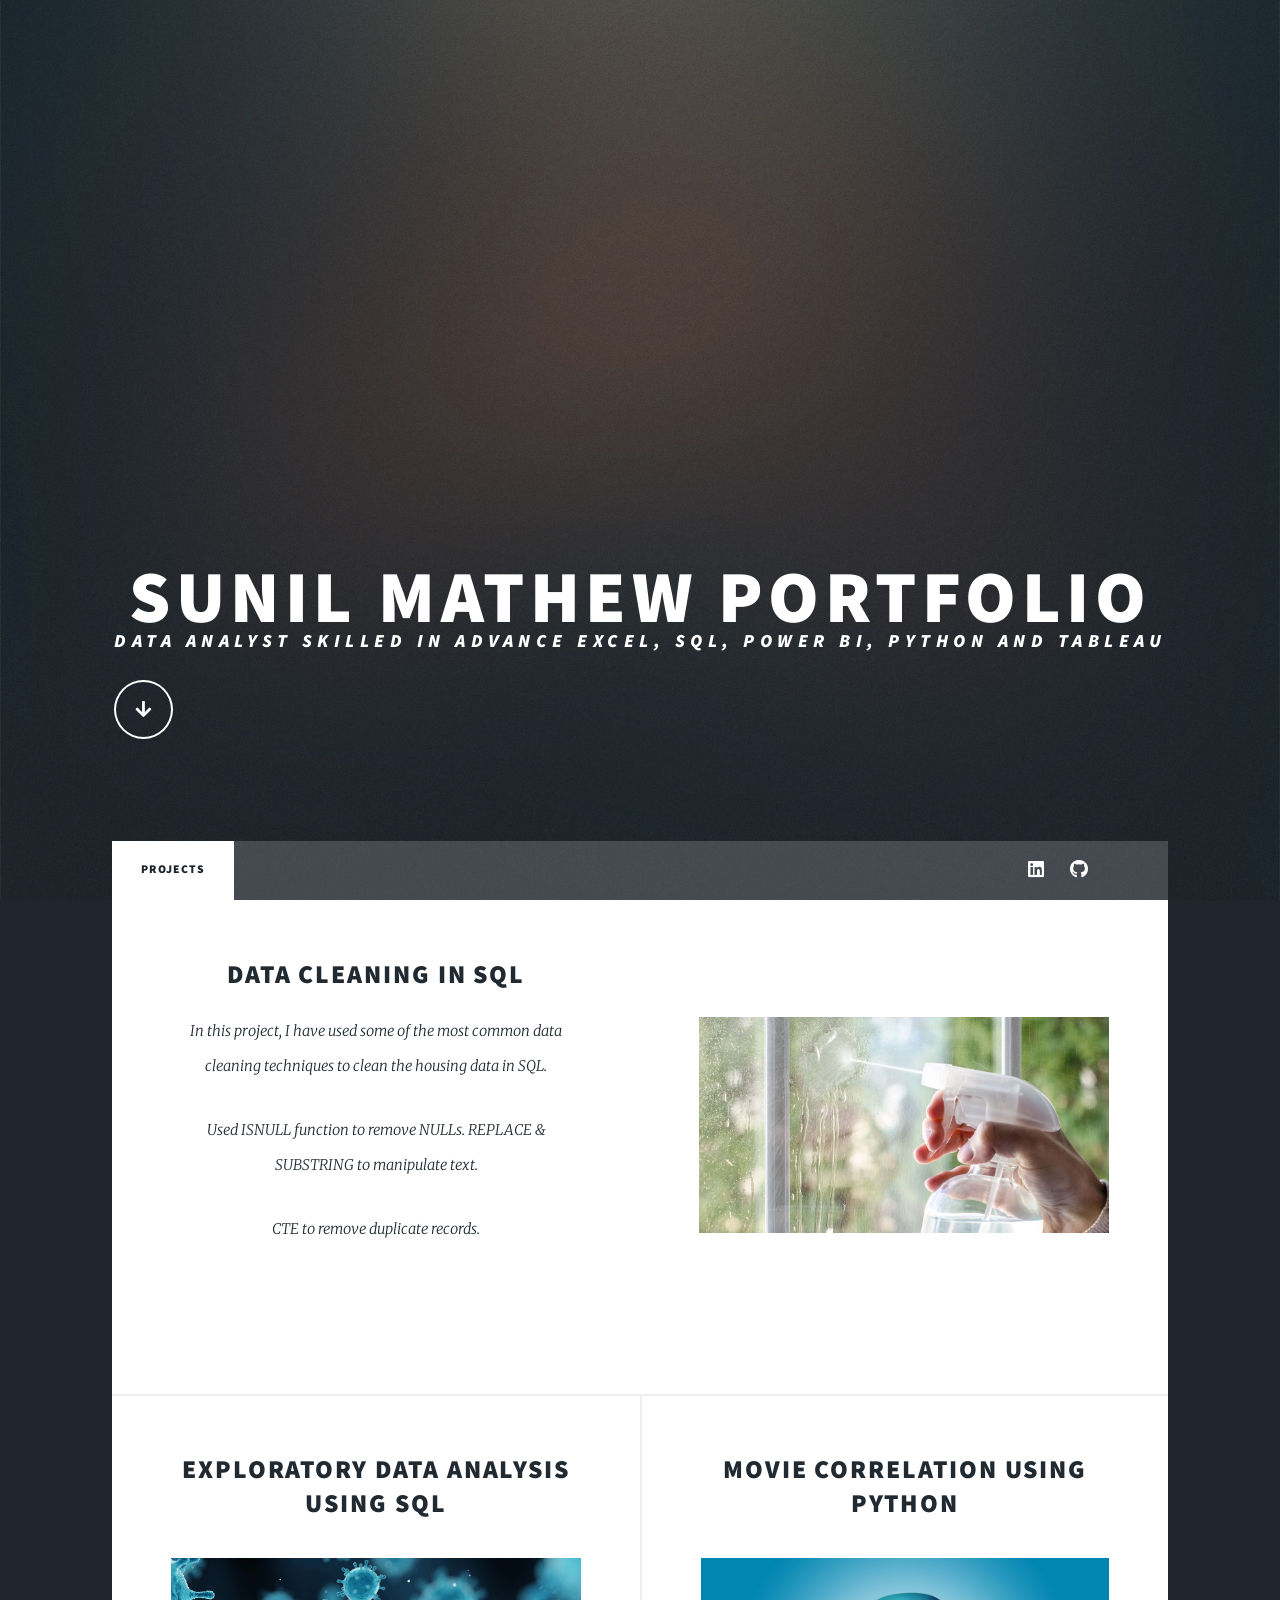
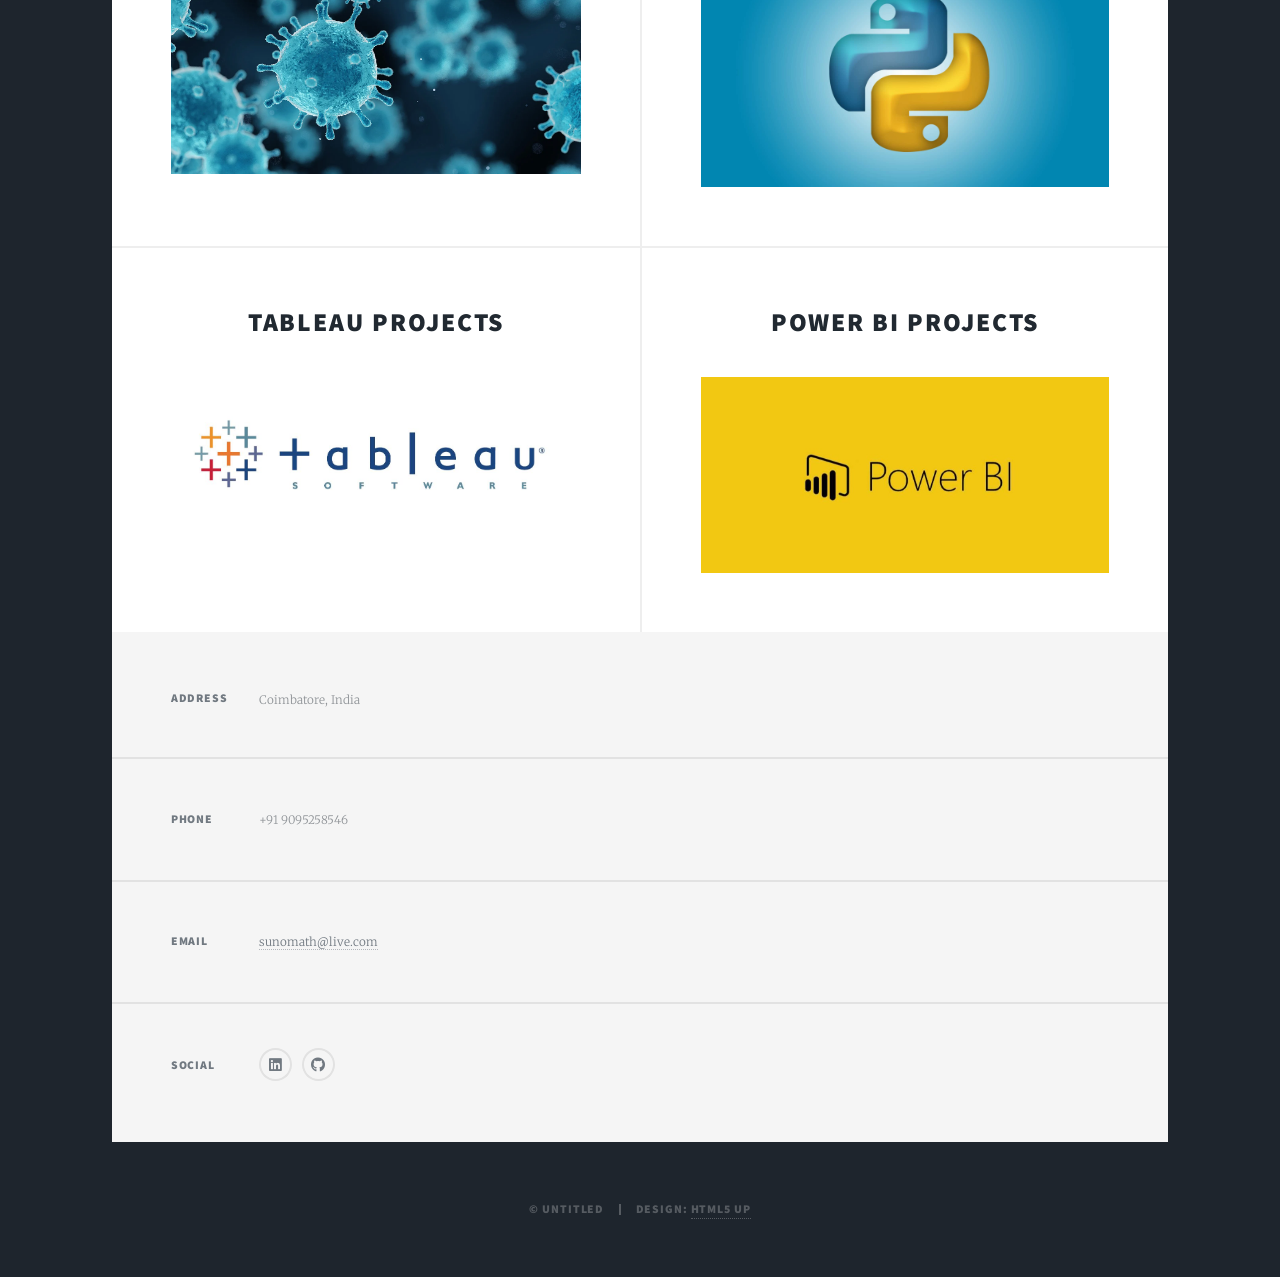
==== commit 510b8ece: "index.html" ====
--- a/index.html
+++ b/index.html
@@ -39,6 +39,7 @@
 						<ul class="icons">
 							<li><a href="https://www.linkedin.com/in/sunil-mathew-a3369146/" class="icon brands alt fa-linkedin"><span class="label">Linkedin</span></a></li>
 									<li><a href="https://github.com/SunoMath" class="icon brands alt fa-github"><span class="label">GitHub</span></a></li>
+									<li><a href="https://drivenbidata.wordpress.com/" class="icon brands alt fa-blog"><span class="label">Blog</span></a></li>
 						</ul>
 					</nav>
 
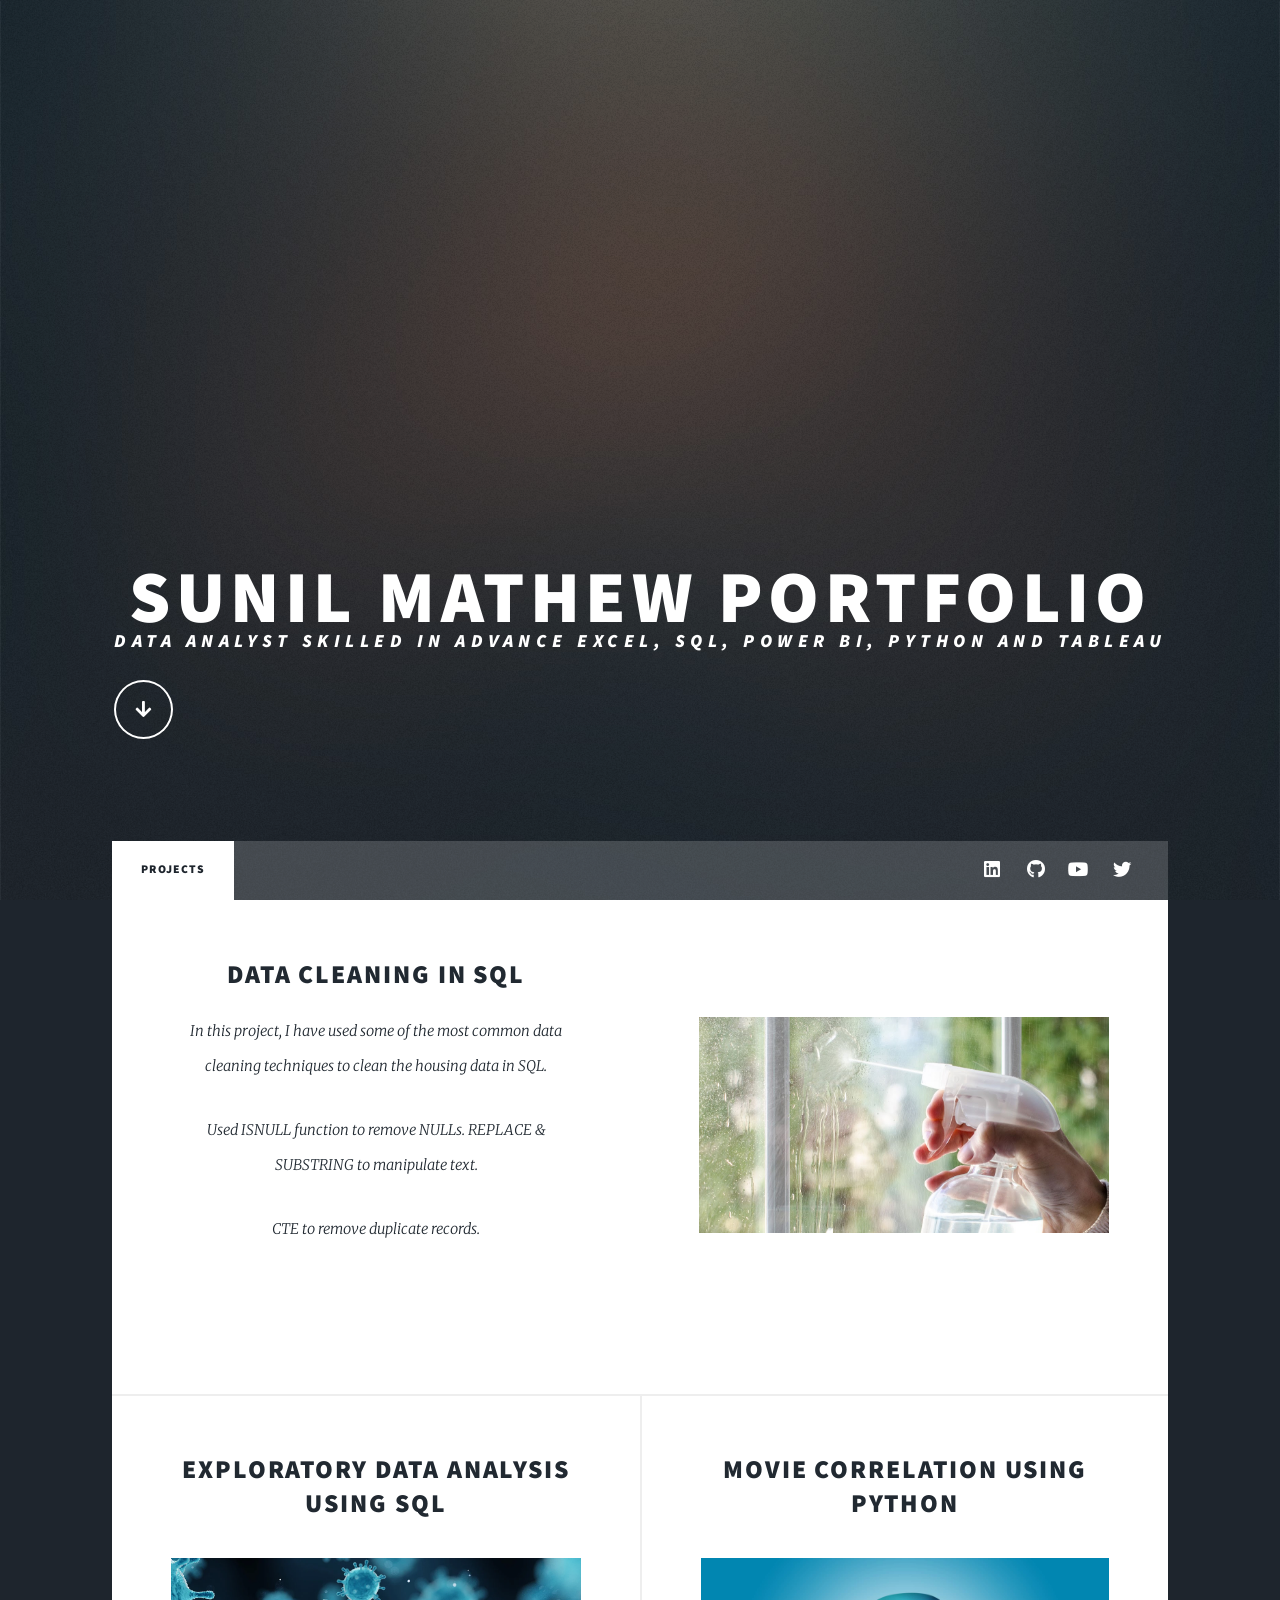
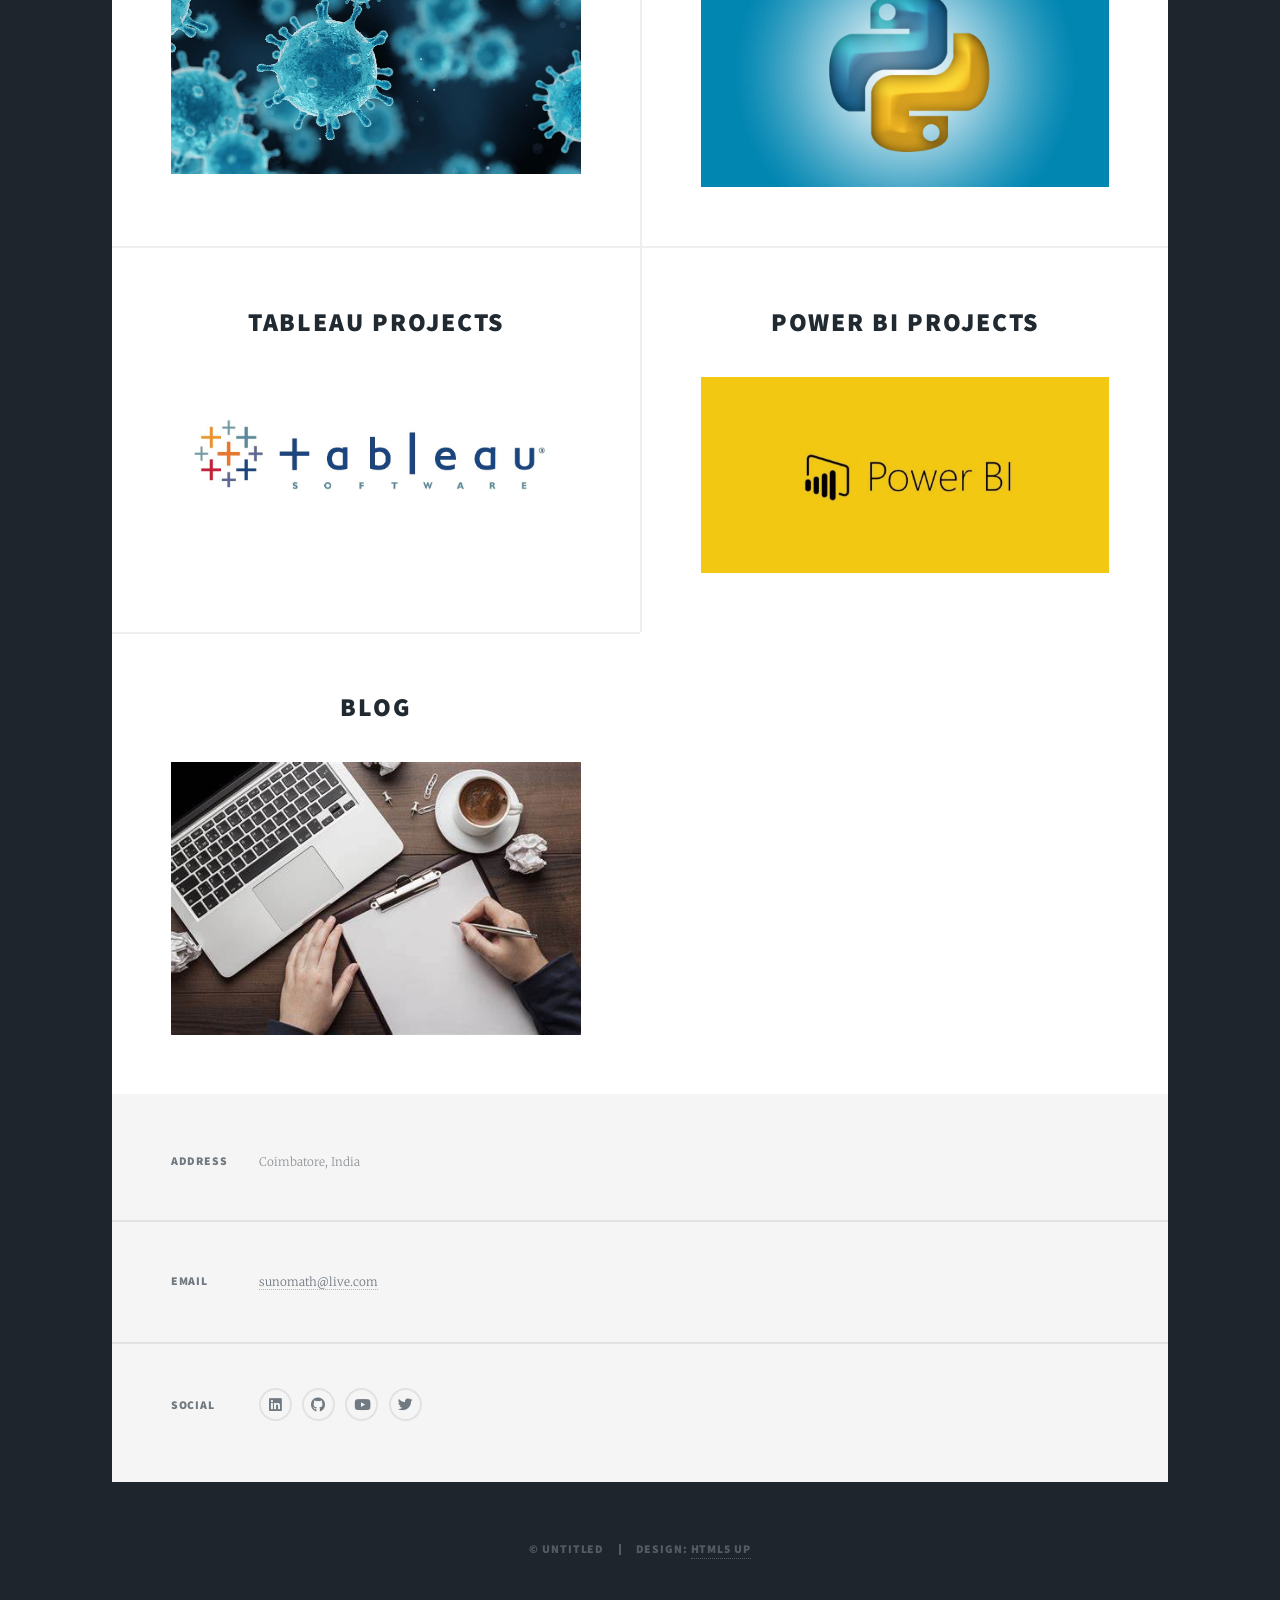
==== commit 5aea4f2c: "Add files via upload" ====
--- a/index.html
+++ b/index.html
@@ -39,7 +39,8 @@
 						<ul class="icons">
 							<li><a href="https://www.linkedin.com/in/sunil-mathew-a3369146/" class="icon brands alt fa-linkedin"><span class="label">Linkedin</span></a></li>
 									<li><a href="https://github.com/SunoMath" class="icon brands alt fa-github"><span class="label">GitHub</span></a></li>
-									<li><a href="https://drivenbidata.wordpress.com/" class="icon brands alt fa-blog"><span class="label">Blog</span></a></li>
+									<li><a href="https://www.youtube.com/@drivenBIdata" class="icon brands alt fa-youtube"><span class="label">GitHub</span></a></li>
+									<li><a href="https://x.com/_sunil_mathew_" class="icon brands alt fa-twitter"><span class="label">Twitter</span></a></li>
 						</ul>
 					</nav>
 
@@ -90,23 +91,31 @@
 
 								<article>
 									<header>
-										<h2><a href="https://public.tableau.com/app/profile/sunil.mathew4054">Tableau Projects<br />
+										<h2><a href="https://public.tableau.com/app/profile/sunilmathew/vizzes">Tableau Projects<br />
 										</a></h2>
 									</header>
-									<a href="https://public.tableau.com/app/profile/sunil.mathew4054" class="image fit"><img src="images/tableau.jpg" alt="" /></a>			
+									<a href="https://public.tableau.com/app/profile/sunilmathew/vizzes" class="image fit"><img src="images/tableau.jpg" alt="" /></a>			
 									</ul>
 								</article>
 								
 								<article>
 									<header>
-										<h2><a href="https://www.novypro.com/profile_projects/sunil-mathew">Power Bi Projects<br />
+										<h2><a href="powerbi.html">Power Bi Projects<br />
 										</a></h2>
 									</header>
-									<a href="https://www.novypro.com/profile_projects/sunil-mathew" class="image fit"><img src="images/powerbi2.jpg" alt="" /></a>
+									<a href="powerbi.html" class="image fit"><img src="images/powerbi2.jpg" alt="" /></a>
+									
+								</article>
+								<article>
+								
+									<header>
+										<h2><a href="https://drivenbidata.wordpress.com">Blog<br />
+										</a></h2>
+									</header>
+									<a href="https://drivenbidata.wordpress.com/" class="image fit"><img src="images/blog.jfif" alt="" /></a>
 									
 								</article>
 								
-
 
 					</div>
 
@@ -122,18 +131,18 @@
 								</p>
 							</section>
 							<section>
-								<h3>Phone</h3>
-								<p>+91 9095258546</p>
-							</section>
-							<section>
 								<h3>Email</h3>
-								<p><a href="mailto:sunomath@live.com">sunomath@live.com</a></p>
+								<p><a href="#">sunomath@live.com</a></p>
 							</section>
 							<section>
 								<h3>Social</h3>
 								<ul class="icons alt">
 									<li><a href="https://www.linkedin.com/in/sunil-mathew-a3369146/" class="icon brands alt fa-linkedin"><span class="label">Linkedin</span></a></li>
 									<li><a href="https://github.com/SunoMath" class="icon brands alt fa-github"><span class="label">GitHub</span></a></li>
+									<li><a href="https://www.youtube.com/@drivenBIdata" class="icon brands alt fa-youtube"><span class="label">Youtube</span></a></li>
+									<li><a href="https://x.com/_sunil_mathew_" class="icon brands alt fa-twitter"><span class="label">Twitter</span></a></li>
+				
+									
 								</ul>
 							</section>
 						</section>
@@ -156,4 +165,4 @@
 			<script src="assets/js/main.js"></script>
 
 	</body>
-</html>
+</html>
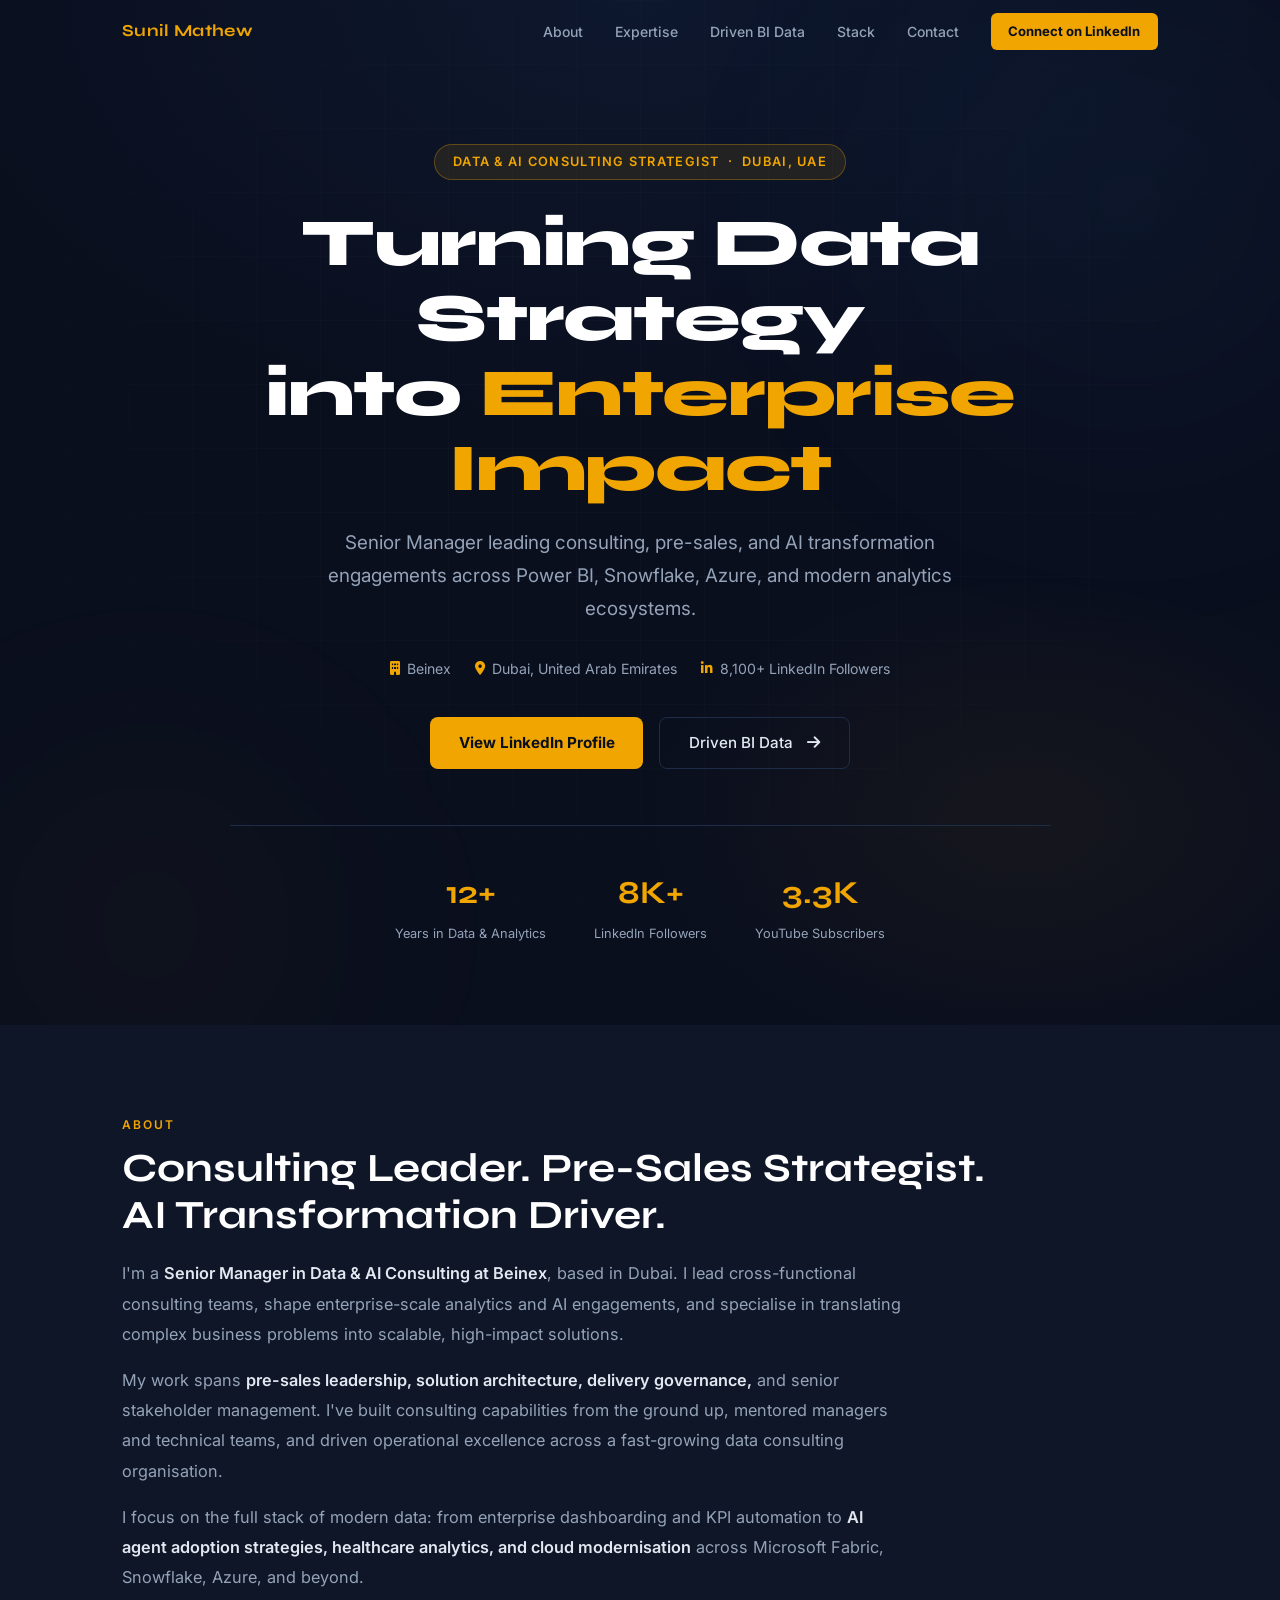
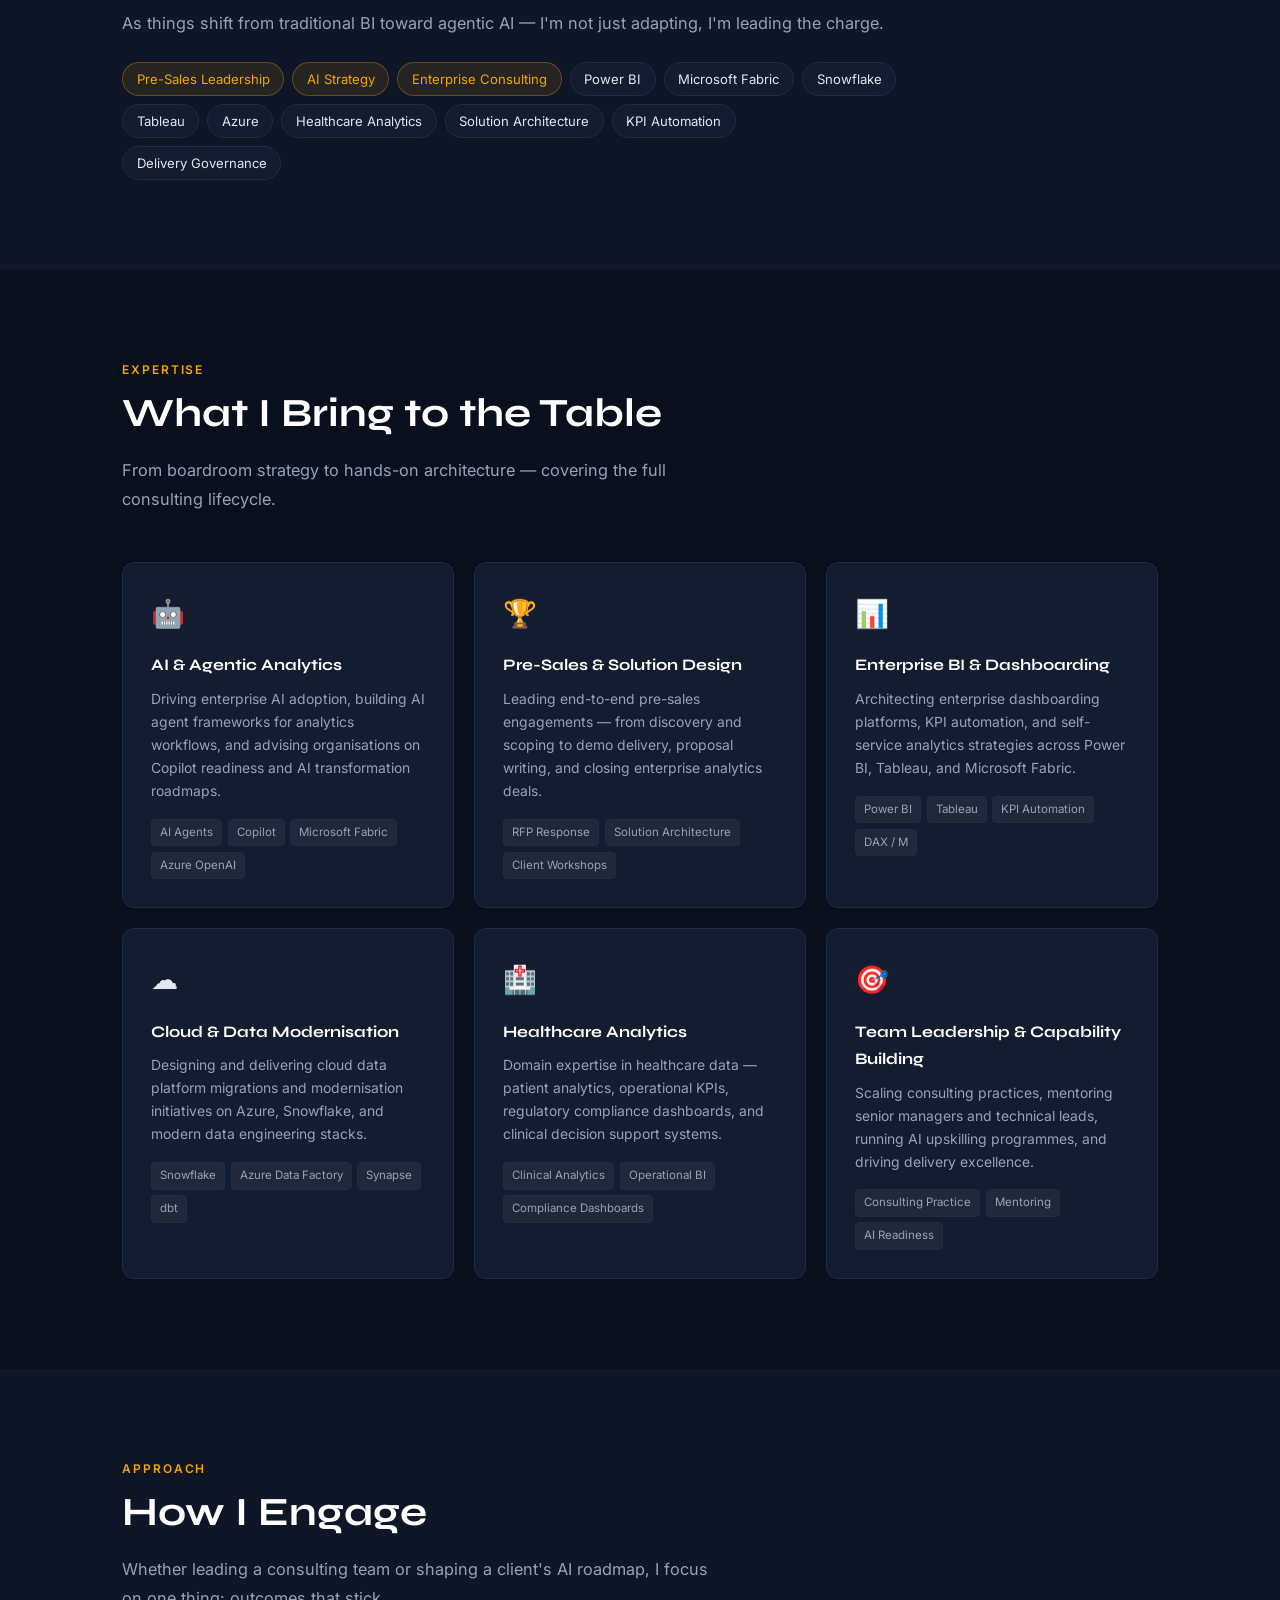
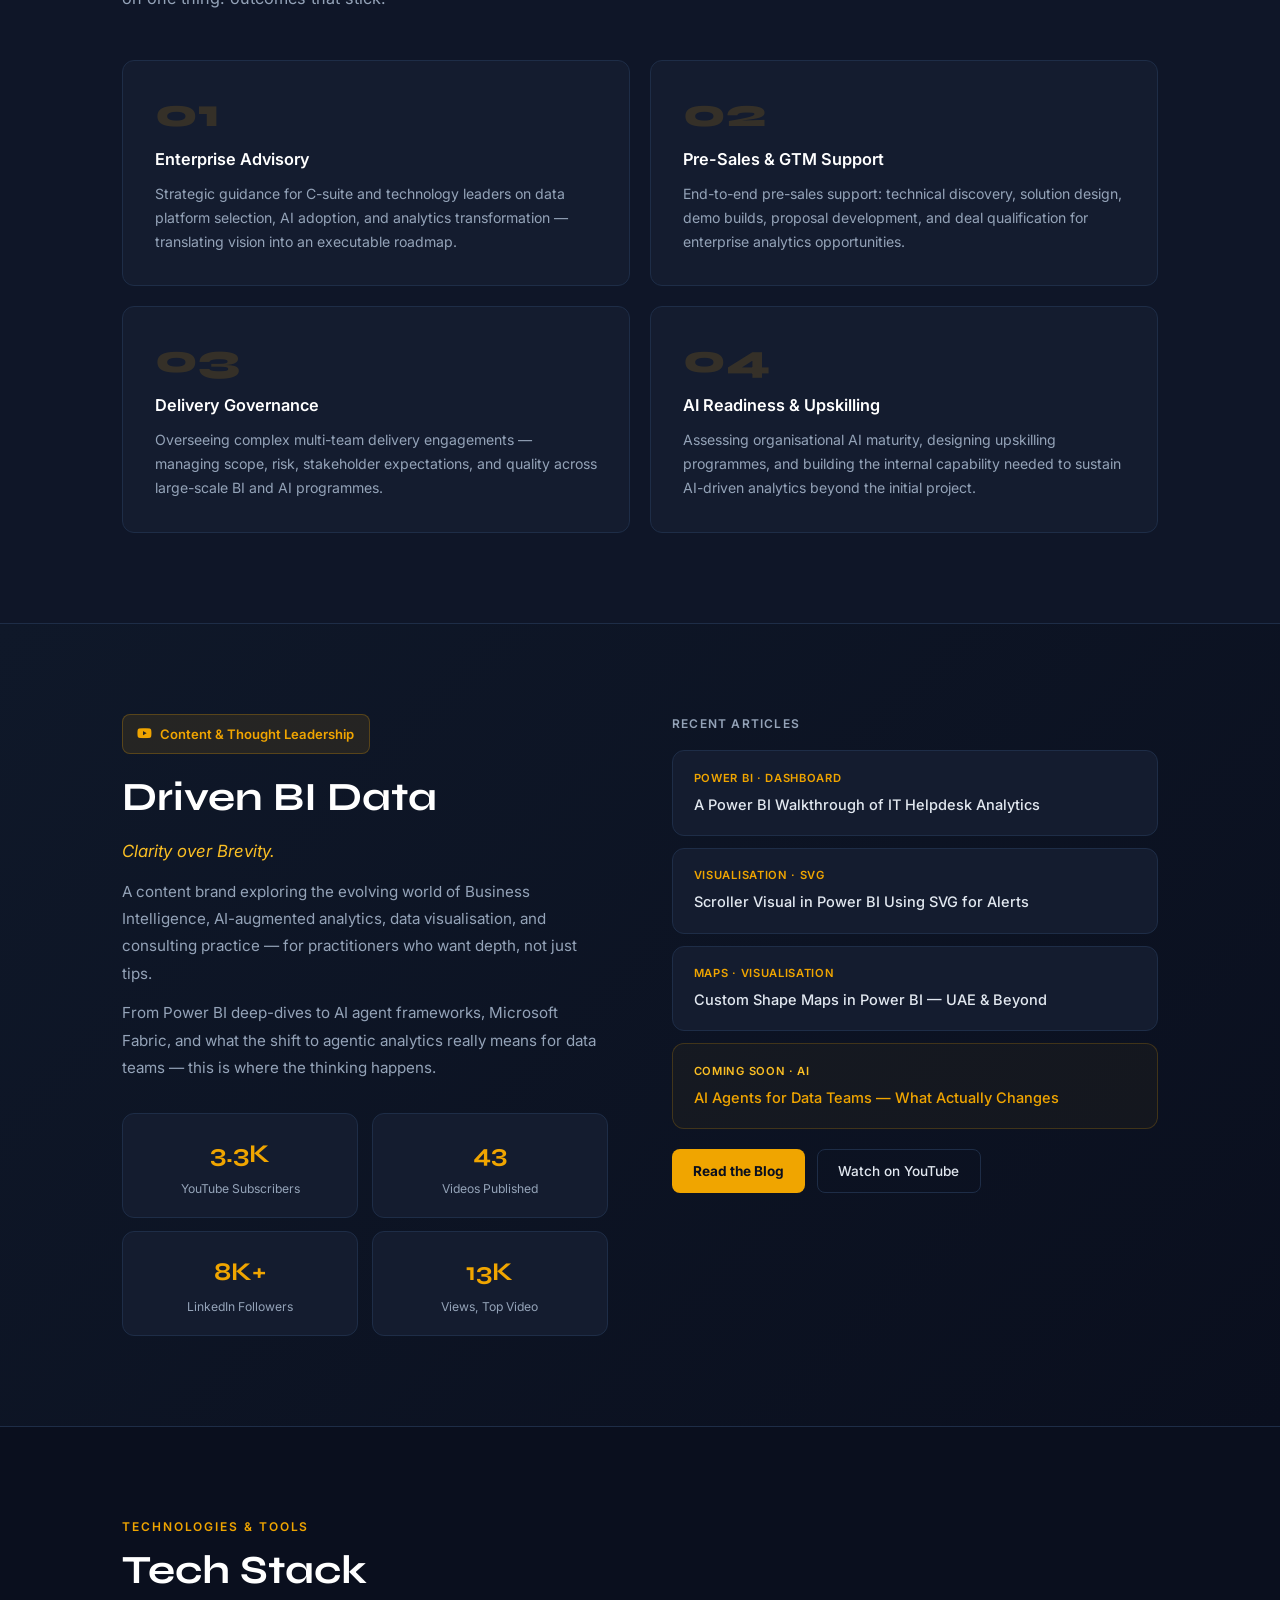
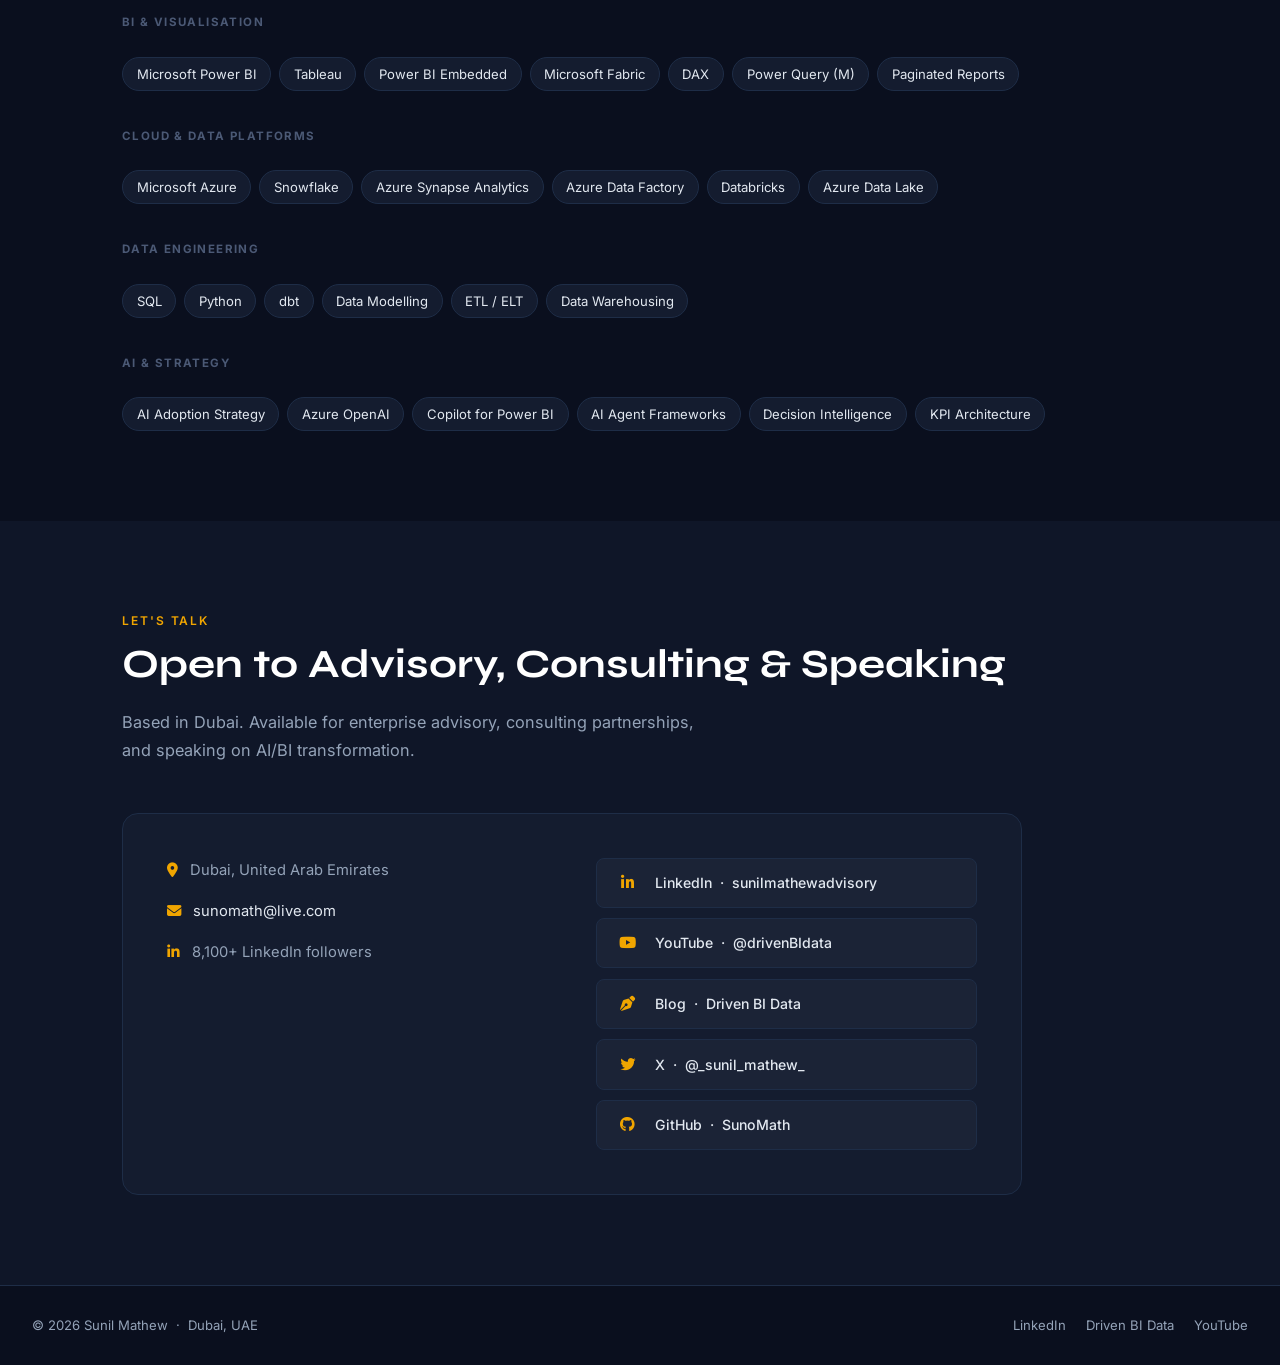
==== commit 769ad791: "Revamp portfolio — elite dark-navy design for senior consulting leader Complete rebuild replacing ou" ====
--- a/index.html
+++ b/index.html
@@ -1,168 +1,365 @@
-<!DOCTYPE HTML>
-<!--
-	Massively by HTML5 UP
-	html5up.net | @ajlkn
-	Free for personal and commercial use under the CCA 3.0 license (html5up.net/license)
--->
-<html>
-	<head>
-		<title>Sunil Mathew Portfolio</title>
-		<meta charset="utf-8" />
-		<meta name="viewport" content="width=device-width, initial-scale=1, user-scalable=no" />
-		<link rel="stylesheet" href="assets/css/main.css" />
-		<noscript><link rel="stylesheet" href="assets/css/noscript.css" /></noscript>
-	</head>
-	<body class="is-preload">
-
-		<!-- Wrapper -->
-			<div id="wrapper" class="fade-in">
-
-				<!-- Intro -->
-					<div id="intro">
-						<h1>Sunil Mathew Portfolio<br />
-												<p>Data Analyst skilled in Advance Excel, SQL, Power Bi, Python and Tableau </p>
-						<ul class="actions">
-							<li><a href="#header" class="button icon solid solo fa-arrow-down scrolly">Continue</a></li>
-						</ul>
-					</div>
-
-				<!-- Header -->
-					<header id="header">
-						<a href="index.html" class="logo">Sunil Mathew - Analyst</a>
-					</header>
-
-				<!-- Nav -->
-					<nav id="nav">
-						<ul class="links">
-							<li class="active"><a href="index.html">Projects</a></li>
-						</ul>
-						<ul class="icons">
-							<li><a href="https://www.linkedin.com/in/sunil-mathew-a3369146/" class="icon brands alt fa-linkedin"><span class="label">Linkedin</span></a></li>
-									<li><a href="https://github.com/SunoMath" class="icon brands alt fa-github"><span class="label">GitHub</span></a></li>
-									<li><a href="https://www.youtube.com/@drivenBIdata" class="icon brands alt fa-youtube"><span class="label">GitHub</span></a></li>
-									<li><a href="https://x.com/_sunil_mathew_" class="icon brands alt fa-twitter"><span class="label">Twitter</span></a></li>
-						</ul>
-					</nav>
-
-				<!-- Main -->
-					<div id="main">
-
-						<!-- Featured Post -->
-							<article class="posts">
-								<header class="major">
-									<h2><a href="https://github.com/SunoMath/PortfolioProjects_SQL/blob/main/Data%20Cleaning.sql">Data Cleaning in SQL
-									</a></h2>
-									
-									<p>In this project, I have used some of the most common data cleaning techniques to clean the housing data in SQL.
-										<p>Used ISNULL function to remove NULLs. REPLACE & SUBSTRING to manipulate text.
-										<p>CTE to remove duplicate records.</p>
-										</p>
-										</p>
-									</p>
-								</header>
-								
-								<a href="https://github.com/SunoMath/PortfolioProjects_SQL/blob/main/Data%20Cleaning.sql" class="image main"><img src="images/clean.jpg" alt="" /></a>
-								
-							
-								
-							</article>
-
-						<!-- Posts -->
-							<section class="posts">
-								<article>
-									<header>
-										<h2><a href="https://github.com/SunoMath/PortfolioProjects_SQL/blob/main/Covid_Portfolio.sql">Exploratory Data Analysis using SQL<br />
-										</a></h2>
-									</header>
-									<a href="https://github.com/SunoMath/PortfolioProjects_SQL/blob/main/Covid_Portfolio.sql" class="image fit"><img src="images/covid.jpg" alt="" /></a>
-										
-								</article>
-
-
-								<article>
-									<header>
-										<h2><a href="https://github.com/SunoMath/Projects_Python/blob/main/MovieCorrelation.ipynb">Movie Correlation using Python<br />
-										</a></h2>
-									</header>
-									<a href="https://github.com/SunoMath/Projects_Python/blob/main/MovieCorrelation.ipynb" class="image fit"><img src="images/python.jpg" alt="" /></a>
-									
-								</article>
-
-
-								<article>
-									<header>
-										<h2><a href="https://public.tableau.com/app/profile/sunilmathew/vizzes">Tableau Projects<br />
-										</a></h2>
-									</header>
-									<a href="https://public.tableau.com/app/profile/sunilmathew/vizzes" class="image fit"><img src="images/tableau.jpg" alt="" /></a>			
-									</ul>
-								</article>
-								
-								<article>
-									<header>
-										<h2><a href="powerbi.html">Power Bi Projects<br />
-										</a></h2>
-									</header>
-									<a href="powerbi.html" class="image fit"><img src="images/powerbi2.jpg" alt="" /></a>
-									
-								</article>
-								<article>
-								
-									<header>
-										<h2><a href="https://drivenbidata.wordpress.com">Blog<br />
-										</a></h2>
-									</header>
-									<a href="https://drivenbidata.wordpress.com/" class="image fit"><img src="images/blog.jfif" alt="" /></a>
-									
-								</article>
-								
-
-					</div>
-
-			<!-- Footer -->
-					<footer id="footer">
-
-
-
-						<section class="split contact">
-							<section class="alt">
-								<h3>Address</h3>
-								<p>Coimbatore, India<br />
-								</p>
-							</section>
-							<section>
-								<h3>Email</h3>
-								<p><a href="#">sunomath@live.com</a></p>
-							</section>
-							<section>
-								<h3>Social</h3>
-								<ul class="icons alt">
-									<li><a href="https://www.linkedin.com/in/sunil-mathew-a3369146/" class="icon brands alt fa-linkedin"><span class="label">Linkedin</span></a></li>
-									<li><a href="https://github.com/SunoMath" class="icon brands alt fa-github"><span class="label">GitHub</span></a></li>
-									<li><a href="https://www.youtube.com/@drivenBIdata" class="icon brands alt fa-youtube"><span class="label">Youtube</span></a></li>
-									<li><a href="https://x.com/_sunil_mathew_" class="icon brands alt fa-twitter"><span class="label">Twitter</span></a></li>
-				
-									
-								</ul>
-							</section>
-						</section>
-					</footer>
-
-				<!-- Copyright -->
-					<div id="copyright">
-						<ul><li>&copy; Untitled</li><li>Design: <a href="https://html5up.net">HTML5 UP</a></li></ul>
-					</div>
-
-			</div>
-
-		<!-- Scripts -->
-			<script src="assets/js/jquery.min.js"></script>
-			<script src="assets/js/jquery.scrollex.min.js"></script>
-			<script src="assets/js/jquery.scrolly.min.js"></script>
-			<script src="assets/js/browser.min.js"></script>
-			<script src="assets/js/breakpoints.min.js"></script>
-			<script src="assets/js/util.js"></script>
-			<script src="assets/js/main.js"></script>
-
-	</body>
-</html>+<!DOCTYPE html>
+<html lang="en">
+<head>
+    <meta charset="UTF-8">
+    <meta name="viewport" content="width=device-width, initial-scale=1.0">
+    <title>Sunil Mathew — Data &amp; AI Consulting Strategist</title>
+    <meta name="description" content="Sunil Mathew is a Senior Manager and consulting leader at Beinex, specialising in Data, AI, and cloud transformation across Power BI, Snowflake, Azure, and modern analytics ecosystems. Based in Dubai, UAE.">
+    <link rel="preconnect" href="https://fonts.googleapis.com">
+    <link rel="preconnect" href="https://fonts.gstatic.com" crossorigin>
+    <link href="https://fonts.googleapis.com/css2?family=Inter:wght@300;400;500;600;700&family=Syne:wght@600;700;800&display=swap" rel="stylesheet">
+    <link rel="stylesheet" href="https://cdnjs.cloudflare.com/ajax/libs/font-awesome/6.5.0/css/all.min.css">
+    <link rel="stylesheet" href="style.css">
+</head>
+<body>
+
+<!-- ── NAVIGATION ── -->
+<nav class="nav" id="nav">
+    <div class="nav-inner">
+        <a href="#hero" class="nav-logo">Sunil Mathew</a>
+        <ul class="nav-menu" id="navMenu">
+            <li><a href="#about">About</a></li>
+            <li><a href="#expertise">Expertise</a></li>
+            <li><a href="#driven">Driven BI Data</a></li>
+            <li><a href="#stack">Stack</a></li>
+            <li><a href="#contact">Contact</a></li>
+        </ul>
+        <a href="https://www.linkedin.com/in/sunilmathewadvisory/" target="_blank" rel="noopener" class="nav-cta">
+            Connect on LinkedIn
+        </a>
+        <button class="nav-hamburger" id="navToggle" aria-label="Open menu">
+            <i class="fas fa-bars"></i>
+        </button>
+    </div>
+</nav>
+
+<!-- ── HERO ── -->
+<section class="hero" id="hero">
+    <div class="hero-bg-glow hero-glow-1"></div>
+    <div class="hero-bg-glow hero-glow-2"></div>
+    <div class="hero-inner">
+        <div class="hero-tag">Data &amp; AI Consulting Strategist &nbsp;·&nbsp; Dubai, UAE</div>
+        <h1>Turning Data Strategy<br>into <span class="gold">Enterprise Impact</span></h1>
+        <p class="hero-sub">Senior Manager leading consulting, pre-sales, and AI transformation engagements across Power BI, Snowflake, Azure, and modern analytics ecosystems.</p>
+
+        <div class="hero-meta">
+            <span><i class="fas fa-building"></i> Beinex</span>
+            <span><i class="fas fa-location-dot"></i> Dubai, United Arab Emirates</span>
+            <span><i class="fab fa-linkedin-in"></i> 8,100+ LinkedIn Followers</span>
+        </div>
+
+        <div class="hero-btns">
+            <a href="https://www.linkedin.com/in/sunilmathewadvisory/" target="_blank" rel="noopener" class="btn-gold">
+                View LinkedIn Profile
+            </a>
+            <a href="#driven" class="btn-outline">Driven BI Data &nbsp;<i class="fas fa-arrow-right"></i></a>
+        </div>
+
+        <div class="stats-row">
+            <div class="stat">
+                <div class="stat-num">12+</div>
+                <div class="stat-label">Years in Data &amp; Analytics</div>
+            </div>
+            <div class="stat">
+                <div class="stat-num">8K+</div>
+                <div class="stat-label">LinkedIn Followers</div>
+            </div>
+            <div class="stat">
+                <div class="stat-num">3.3K</div>
+                <div class="stat-label">YouTube Subscribers</div>
+            </div>
+        </div>
+    </div>
+</section>
+
+<!-- ── ABOUT ── -->
+<section class="section bg-alt" id="about">
+    <div class="section-inner">
+        <p class="section-label">About</p>
+        <h2 class="section-title">Consulting Leader. Pre-Sales Strategist.<br>AI Transformation Driver.</h2>
+        <div class="about-single">
+            <p>I'm a <strong>Senior Manager in Data &amp; AI Consulting at Beinex</strong>, based in Dubai. I lead cross-functional consulting teams, shape enterprise-scale analytics and AI engagements, and specialise in translating complex business problems into scalable, high-impact solutions.</p>
+            <p>My work spans <strong>pre-sales leadership, solution architecture, delivery governance,</strong> and senior stakeholder management. I've built consulting capabilities from the ground up, mentored managers and technical teams, and driven operational excellence across a fast-growing data consulting organisation.</p>
+            <p>I focus on the full stack of modern data: from enterprise dashboarding and KPI automation to <strong>AI agent adoption strategies, healthcare analytics, and cloud modernisation</strong> across Microsoft Fabric, Snowflake, Azure, and beyond.</p>
+            <p>As things shift from traditional BI toward agentic AI — I'm not just adapting, I'm leading the charge.</p>
+            <div class="chips">
+                <span class="chip chip-gold">Pre-Sales Leadership</span>
+                <span class="chip chip-gold">AI Strategy</span>
+                <span class="chip chip-gold">Enterprise Consulting</span>
+                <span class="chip">Power BI</span>
+                <span class="chip">Microsoft Fabric</span>
+                <span class="chip">Snowflake</span>
+                <span class="chip">Tableau</span>
+                <span class="chip">Azure</span>
+                <span class="chip">Healthcare Analytics</span>
+                <span class="chip">Solution Architecture</span>
+                <span class="chip">KPI Automation</span>
+                <span class="chip">Delivery Governance</span>
+            </div>
+        </div>
+    </div>
+</section>
+
+<!-- ── EXPERTISE ── -->
+<section class="section" id="expertise">
+    <div class="section-inner">
+        <p class="section-label">Expertise</p>
+        <h2 class="section-title">What I Bring to the Table</h2>
+        <p class="section-desc">From boardroom strategy to hands-on architecture — covering the full consulting lifecycle.</p>
+        <div class="expertise-grid">
+
+            <div class="exp-card">
+                <div class="exp-icon">🤖</div>
+                <h3 class="exp-title">AI &amp; Agentic Analytics</h3>
+                <p class="exp-desc">Driving enterprise AI adoption, building AI agent frameworks for analytics workflows, and advising organisations on Copilot readiness and AI transformation roadmaps.</p>
+                <div class="exp-tags">
+                    <span>AI Agents</span><span>Copilot</span><span>Microsoft Fabric</span><span>Azure OpenAI</span>
+                </div>
+            </div>
+
+            <div class="exp-card">
+                <div class="exp-icon">🏆</div>
+                <h3 class="exp-title">Pre-Sales &amp; Solution Design</h3>
+                <p class="exp-desc">Leading end-to-end pre-sales engagements — from discovery and scoping to demo delivery, proposal writing, and closing enterprise analytics deals.</p>
+                <div class="exp-tags">
+                    <span>RFP Response</span><span>Solution Architecture</span><span>Client Workshops</span>
+                </div>
+            </div>
+
+            <div class="exp-card">
+                <div class="exp-icon">📊</div>
+                <h3 class="exp-title">Enterprise BI &amp; Dashboarding</h3>
+                <p class="exp-desc">Architecting enterprise dashboarding platforms, KPI automation, and self-service analytics strategies across Power BI, Tableau, and Microsoft Fabric.</p>
+                <div class="exp-tags">
+                    <span>Power BI</span><span>Tableau</span><span>KPI Automation</span><span>DAX / M</span>
+                </div>
+            </div>
+
+            <div class="exp-card">
+                <div class="exp-icon">☁️</div>
+                <h3 class="exp-title">Cloud &amp; Data Modernisation</h3>
+                <p class="exp-desc">Designing and delivering cloud data platform migrations and modernisation initiatives on Azure, Snowflake, and modern data engineering stacks.</p>
+                <div class="exp-tags">
+                    <span>Snowflake</span><span>Azure Data Factory</span><span>Synapse</span><span>dbt</span>
+                </div>
+            </div>
+
+            <div class="exp-card">
+                <div class="exp-icon">🏥</div>
+                <h3 class="exp-title">Healthcare Analytics</h3>
+                <p class="exp-desc">Domain expertise in healthcare data — patient analytics, operational KPIs, regulatory compliance dashboards, and clinical decision support systems.</p>
+                <div class="exp-tags">
+                    <span>Clinical Analytics</span><span>Operational BI</span><span>Compliance Dashboards</span>
+                </div>
+            </div>
+
+            <div class="exp-card">
+                <div class="exp-icon">🎯</div>
+                <h3 class="exp-title">Team Leadership &amp; Capability Building</h3>
+                <p class="exp-desc">Scaling consulting practices, mentoring senior managers and technical leads, running AI upskilling programmes, and driving delivery excellence.</p>
+                <div class="exp-tags">
+                    <span>Consulting Practice</span><span>Mentoring</span><span>AI Readiness</span>
+                </div>
+            </div>
+
+        </div>
+    </div>
+</section>
+
+<!-- ── HOW I ENGAGE ── -->
+<section class="section bg-alt" id="approach">
+    <div class="section-inner">
+        <p class="section-label">Approach</p>
+        <h2 class="section-title">How I Engage</h2>
+        <p class="section-desc">Whether leading a consulting team or shaping a client's AI roadmap, I focus on one thing: outcomes that stick.</p>
+        <div class="approach-grid">
+            <div class="approach-card">
+                <div class="approach-num">01</div>
+                <h3>Enterprise Advisory</h3>
+                <p>Strategic guidance for C-suite and technology leaders on data platform selection, AI adoption, and analytics transformation — translating vision into an executable roadmap.</p>
+            </div>
+            <div class="approach-card">
+                <div class="approach-num">02</div>
+                <h3>Pre-Sales &amp; GTM Support</h3>
+                <p>End-to-end pre-sales support: technical discovery, solution design, demo builds, proposal development, and deal qualification for enterprise analytics opportunities.</p>
+            </div>
+            <div class="approach-card">
+                <div class="approach-num">03</div>
+                <h3>Delivery Governance</h3>
+                <p>Overseeing complex multi-team delivery engagements — managing scope, risk, stakeholder expectations, and quality across large-scale BI and AI programmes.</p>
+            </div>
+            <div class="approach-card">
+                <div class="approach-num">04</div>
+                <h3>AI Readiness &amp; Upskilling</h3>
+                <p>Assessing organisational AI maturity, designing upskilling programmes, and building the internal capability needed to sustain AI-driven analytics beyond the initial project.</p>
+            </div>
+        </div>
+    </div>
+</section>
+
+<!-- ── DRIVEN BI DATA ── -->
+<section class="section driven-section" id="driven">
+    <div class="section-inner">
+        <div class="driven-grid">
+            <div class="driven-left">
+                <div class="driven-badge"><i class="fab fa-youtube"></i> Content &amp; Thought Leadership</div>
+                <h2 class="section-title" style="margin-bottom: 1rem;">Driven BI Data</h2>
+                <p class="driven-tagline"><em>Clarity over Brevity.</em></p>
+                <p class="driven-desc">A content brand exploring the evolving world of Business Intelligence, AI-augmented analytics, data visualisation, and consulting practice — for practitioners who want depth, not just tips.</p>
+                <p class="driven-desc">From Power BI deep-dives to AI agent frameworks, Microsoft Fabric, and what the shift to agentic analytics really means for data teams — this is where the thinking happens.</p>
+                <div class="driven-stats">
+                    <div class="driven-stat"><div class="driven-stat-num">3.3K</div><div class="driven-stat-label">YouTube Subscribers</div></div>
+                    <div class="driven-stat"><div class="driven-stat-num">43</div><div class="driven-stat-label">Videos Published</div></div>
+                    <div class="driven-stat"><div class="driven-stat-num">8K+</div><div class="driven-stat-label">LinkedIn Followers</div></div>
+                    <div class="driven-stat"><div class="driven-stat-num">13K</div><div class="driven-stat-label">Views, Top Video</div></div>
+                </div>
+            </div>
+            <div class="driven-right">
+                <p class="articles-label">Recent Articles</p>
+                <div class="articles-list">
+                    <a href="https://drivenbidata.wordpress.com" target="_blank" rel="noopener" class="article-card">
+                        <span class="article-tag">Power BI · Dashboard</span>
+                        <span class="article-title">A Power BI Walkthrough of IT Helpdesk Analytics</span>
+                    </a>
+                    <a href="https://drivenbidata.wordpress.com" target="_blank" rel="noopener" class="article-card">
+                        <span class="article-tag">Visualisation · SVG</span>
+                        <span class="article-title">Scroller Visual in Power BI Using SVG for Alerts</span>
+                    </a>
+                    <a href="https://drivenbidata.wordpress.com" target="_blank" rel="noopener" class="article-card">
+                        <span class="article-tag">Maps · Visualisation</span>
+                        <span class="article-title">Custom Shape Maps in Power BI — UAE &amp; Beyond</span>
+                    </a>
+                    <a href="https://drivenbidata.wordpress.com" target="_blank" rel="noopener" class="article-card article-card-featured">
+                        <span class="article-tag" style="color: var(--gold2);">Coming Soon · AI</span>
+                        <span class="article-title" style="color: var(--gold);">AI Agents for Data Teams — What Actually Changes</span>
+                    </a>
+                </div>
+                <div class="driven-actions">
+                    <a href="https://drivenbidata.wordpress.com" target="_blank" rel="noopener" class="btn-gold btn-sm">Read the Blog</a>
+                    <a href="https://www.youtube.com/@drivenBIdata" target="_blank" rel="noopener" class="btn-outline btn-sm">Watch on YouTube</a>
+                </div>
+            </div>
+        </div>
+    </div>
+</section>
+
+<!-- ── TECH STACK ── -->
+<section class="section" id="stack">
+    <div class="section-inner">
+        <p class="section-label">Technologies &amp; Tools</p>
+        <h2 class="section-title">Tech Stack</h2>
+        <div class="stack-groups">
+
+            <div class="stack-group">
+                <h4 class="stack-group-label">BI &amp; Visualisation</h4>
+                <div class="chips">
+                    <span class="chip">Microsoft Power BI</span>
+                    <span class="chip">Tableau</span>
+                    <span class="chip">Power BI Embedded</span>
+                    <span class="chip">Microsoft Fabric</span>
+                    <span class="chip">DAX</span>
+                    <span class="chip">Power Query (M)</span>
+                    <span class="chip">Paginated Reports</span>
+                </div>
+            </div>
+
+            <div class="stack-group">
+                <h4 class="stack-group-label">Cloud &amp; Data Platforms</h4>
+                <div class="chips">
+                    <span class="chip">Microsoft Azure</span>
+                    <span class="chip">Snowflake</span>
+                    <span class="chip">Azure Synapse Analytics</span>
+                    <span class="chip">Azure Data Factory</span>
+                    <span class="chip">Databricks</span>
+                    <span class="chip">Azure Data Lake</span>
+                </div>
+            </div>
+
+            <div class="stack-group">
+                <h4 class="stack-group-label">Data Engineering</h4>
+                <div class="chips">
+                    <span class="chip">SQL</span>
+                    <span class="chip">Python</span>
+                    <span class="chip">dbt</span>
+                    <span class="chip">Data Modelling</span>
+                    <span class="chip">ETL / ELT</span>
+                    <span class="chip">Data Warehousing</span>
+                </div>
+            </div>
+
+            <div class="stack-group">
+                <h4 class="stack-group-label">AI &amp; Strategy</h4>
+                <div class="chips">
+                    <span class="chip">AI Adoption Strategy</span>
+                    <span class="chip">Azure OpenAI</span>
+                    <span class="chip">Copilot for Power BI</span>
+                    <span class="chip">AI Agent Frameworks</span>
+                    <span class="chip">Decision Intelligence</span>
+                    <span class="chip">KPI Architecture</span>
+                </div>
+            </div>
+
+        </div>
+    </div>
+</section>
+
+<!-- ── CONTACT ── -->
+<section class="section bg-alt" id="contact">
+    <div class="section-inner">
+        <p class="section-label">Let's Talk</p>
+        <h2 class="section-title">Open to Advisory, Consulting &amp; Speaking</h2>
+        <p class="section-desc">Based in Dubai. Available for enterprise advisory, consulting partnerships, and speaking on AI/BI transformation.</p>
+        <div class="contact-box">
+            <div class="contact-info">
+                <div class="contact-item">
+                    <i class="fas fa-location-dot"></i>
+                    <span>Dubai, United Arab Emirates</span>
+                </div>
+                <div class="contact-item">
+                    <i class="fas fa-envelope"></i>
+                    <a href="mailto:sunomath@live.com">sunomath@live.com</a>
+                </div>
+                <div class="contact-item">
+                    <i class="fab fa-linkedin-in"></i>
+                    <span>8,100+ LinkedIn followers</span>
+                </div>
+            </div>
+            <div class="social-links">
+                <a href="https://www.linkedin.com/in/sunilmathewadvisory/" target="_blank" rel="noopener" class="social-link">
+                    <span class="social-icon"><i class="fab fa-linkedin-in"></i></span>
+                    LinkedIn &nbsp;·&nbsp; sunilmathewadvisory
+                </a>
+                <a href="https://www.youtube.com/@drivenBIdata" target="_blank" rel="noopener" class="social-link">
+                    <span class="social-icon"><i class="fab fa-youtube"></i></span>
+                    YouTube &nbsp;·&nbsp; @drivenBIdata
+                </a>
+                <a href="https://drivenbidata.wordpress.com" target="_blank" rel="noopener" class="social-link">
+                    <span class="social-icon"><i class="fas fa-pen-nib"></i></span>
+                    Blog &nbsp;·&nbsp; Driven BI Data
+                </a>
+                <a href="https://x.com/_sunil_mathew_" target="_blank" rel="noopener" class="social-link">
+                    <span class="social-icon"><i class="fab fa-twitter"></i></span>
+                    X &nbsp;·&nbsp; @_sunil_mathew_
+                </a>
+                <a href="https://github.com/SunoMath" target="_blank" rel="noopener" class="social-link">
+                    <span class="social-icon"><i class="fab fa-github"></i></span>
+                    GitHub &nbsp;·&nbsp; SunoMath
+                </a>
+            </div>
+        </div>
+    </div>
+</section>
+
+<!-- ── FOOTER ── -->
+<footer class="footer">
+    <span>&copy; 2026 Sunil Mathew &nbsp;·&nbsp; Dubai, UAE</span>
+    <div class="footer-links">
+        <a href="https://www.linkedin.com/in/sunilmathewadvisory/" target="_blank" rel="noopener">LinkedIn</a>
+        <a href="https://drivenbidata.wordpress.com" target="_blank" rel="noopener">Driven BI Data</a>
+        <a href="https://www.youtube.com/@drivenBIdata" target="_blank" rel="noopener">YouTube</a>
+    </div>
+</footer>
+
+<script src="script.js"></script>
+</body>
+</html>
--- a/style.css
+++ b/style.css
@@ -0,0 +1,422 @@
+/* === VARIABLES === */
+:root {
+    --navy:     #0a0f1e;
+    --navy2:    #0f1628;
+    --card:     #141c2f;
+    --border:   #1e2d47;
+    --gold:     #f0a500;
+    --gold2:    #fbbf24;
+    --accent:   #3b82f6;
+    --text:     #e2e8f0;
+    --muted:    #94a3b8;
+    --dim:      #4b5975;
+    --white:    #ffffff;
+    --font:     'Inter', system-ui, sans-serif;
+    --display:  'Syne', var(--font);
+    --nav-h:    64px;
+    --max-w:    1100px;
+    --r:        12px;
+}
+
+/* === RESET === */
+*, *::before, *::after { box-sizing: border-box; margin: 0; padding: 0; }
+html { scroll-behavior: smooth; }
+body {
+    font-family: var(--font);
+    background: var(--navy);
+    color: var(--text);
+    font-size: 16px;
+    line-height: 1.7;
+    -webkit-font-smoothing: antialiased;
+}
+a { text-decoration: none; color: inherit; }
+ul { list-style: none; }
+img { display: block; max-width: 100%; }
+strong { color: var(--text); font-weight: 600; }
+
+/* === LAYOUT === */
+.section-inner { max-width: var(--max-w); margin: 0 auto; padding: 0 2rem; }
+
+/* === NAVIGATION === */
+.nav {
+    position: fixed; top: 0; left: 0; right: 0; z-index: 100;
+    height: var(--nav-h);
+    transition: background 0.3s, border-color 0.3s;
+    border-bottom: 1px solid transparent;
+}
+.nav.scrolled {
+    background: rgba(10, 15, 30, 0.95);
+    backdrop-filter: blur(16px);
+    -webkit-backdrop-filter: blur(16px);
+    border-color: var(--border);
+}
+.nav-inner {
+    max-width: var(--max-w); margin: 0 auto; padding: 0 2rem;
+    height: 100%; display: flex; align-items: center; gap: 2rem;
+}
+.nav-logo {
+    font-family: 'Syne', sans-serif;
+    font-weight: 700; font-size: 1.05rem;
+    color: var(--gold); letter-spacing: 0.02em;
+    flex-shrink: 0; margin-right: auto;
+}
+.nav-menu { display: flex; gap: 2rem; }
+.nav-menu a {
+    font-size: 0.875rem; font-weight: 500;
+    color: var(--muted); transition: color 0.2s;
+    white-space: nowrap;
+}
+.nav-menu a:hover { color: var(--gold); }
+.nav-cta {
+    background: var(--gold); color: var(--navy);
+    padding: 0.45rem 1.1rem; border-radius: 6px;
+    font-weight: 700; font-size: 0.82rem;
+    white-space: nowrap; flex-shrink: 0;
+    transition: background 0.2s;
+}
+.nav-cta:hover { background: var(--gold2); }
+.nav-hamburger {
+    display: none; background: none; border: none;
+    color: var(--muted); font-size: 1.1rem; cursor: pointer;
+    padding: 0.4rem; flex-shrink: 0;
+}
+
+/* === BUTTONS === */
+.btn-gold {
+    display: inline-flex; align-items: center; gap: 0.4rem;
+    background: var(--gold); color: var(--navy);
+    padding: 0.75rem 1.8rem; border-radius: 8px;
+    font-weight: 700; font-size: 0.95rem;
+    transition: background 0.2s, transform 0.15s;
+}
+.btn-gold:hover { background: var(--gold2); transform: translateY(-2px); }
+.btn-outline {
+    display: inline-flex; align-items: center; gap: 0.4rem;
+    background: transparent; color: var(--text);
+    border: 1px solid var(--border);
+    padding: 0.75rem 1.8rem; border-radius: 8px;
+    font-weight: 500; font-size: 0.95rem;
+    transition: border-color 0.2s, color 0.2s, transform 0.15s;
+}
+.btn-outline:hover { border-color: var(--gold); color: var(--gold); transform: translateY(-2px); }
+.btn-sm { padding: 0.6rem 1.3rem; font-size: 0.85rem; }
+
+/* === SECTION BASE === */
+.section { padding: 90px 0; }
+.bg-alt { background: var(--navy2); }
+.section-label {
+    font-size: 0.75rem; font-weight: 600; letter-spacing: 0.16em;
+    text-transform: uppercase; color: var(--gold); margin-bottom: 0.6rem;
+}
+.section-title {
+    font-family: 'Syne', sans-serif;
+    font-size: clamp(1.8rem, 3.5vw, 2.5rem);
+    font-weight: 700; color: var(--white);
+    margin-bottom: 1.2rem; line-height: 1.18;
+}
+.section-desc {
+    color: var(--muted); max-width: 600px;
+    font-size: 1.02rem; margin-bottom: 3rem; line-height: 1.75;
+}
+
+/* === GOLD ACCENT === */
+.gold { color: var(--gold); }
+
+/* === HERO === */
+.hero {
+    min-height: 100vh;
+    display: flex; align-items: center; justify-content: center;
+    text-align: center;
+    padding: calc(var(--nav-h) + 80px) 2rem 80px;
+    background:
+        radial-gradient(ellipse 80% 60% at 50% 0%, rgba(59,130,246,0.07) 0%, transparent 70%),
+        radial-gradient(ellipse 50% 40% at 80% 80%, rgba(240,165,0,0.05) 0%, transparent 60%),
+        var(--navy);
+    position: relative; overflow: hidden;
+}
+.hero::before {
+    content: '';
+    position: absolute; inset: 0; pointer-events: none;
+    background-image:
+        linear-gradient(rgba(255,255,255,0.02) 1px, transparent 1px),
+        linear-gradient(90deg, rgba(255,255,255,0.02) 1px, transparent 1px);
+    background-size: 64px 64px;
+    mask-image: radial-gradient(ellipse 80% 80% at 50% 40%, black 20%, transparent 80%);
+    -webkit-mask-image: radial-gradient(ellipse 80% 80% at 50% 40%, black 20%, transparent 80%);
+}
+.hero-bg-glow {
+    position: absolute; border-radius: 50%; pointer-events: none;
+    filter: blur(120px);
+}
+.hero-glow-1 {
+    width: 700px; height: 600px;
+    background: radial-gradient(circle, rgba(59,130,246,0.08) 0%, transparent 70%);
+    top: -100px; right: -200px;
+}
+.hero-glow-2 {
+    width: 500px; height: 400px;
+    background: radial-gradient(circle, rgba(240,165,0,0.06) 0%, transparent 70%);
+    bottom: -100px; left: -100px;
+}
+.hero-inner {
+    position: relative; z-index: 1;
+    max-width: 820px; margin: 0 auto;
+}
+.hero-tag {
+    display: inline-block;
+    background: rgba(240,165,0,0.1);
+    border: 1px solid rgba(240,165,0,0.3);
+    color: var(--gold); font-size: 0.8rem; font-weight: 600;
+    letter-spacing: 0.1em; text-transform: uppercase;
+    padding: 0.38rem 1.1rem; border-radius: 100px;
+    margin-bottom: 1.6rem;
+}
+.hero h1 {
+    font-family: 'Syne', sans-serif;
+    font-size: clamp(2.6rem, 6vw, 4.2rem);
+    font-weight: 800; line-height: 1.12;
+    color: var(--white); margin-bottom: 1.2rem;
+    letter-spacing: -0.02em;
+}
+.hero-sub {
+    font-size: clamp(1rem, 2vw, 1.18rem);
+    color: var(--muted); max-width: 640px;
+    margin: 0 auto 2rem; font-weight: 400; line-height: 1.75;
+}
+.hero-meta {
+    display: flex; gap: 1.5rem; justify-content: center;
+    flex-wrap: wrap; margin-bottom: 2.25rem;
+}
+.hero-meta span {
+    display: flex; align-items: center; gap: 0.45rem;
+    color: var(--muted); font-size: 0.88rem;
+}
+.hero-meta i { color: var(--gold); font-size: 0.85rem; }
+.hero-btns {
+    display: flex; gap: 1rem; justify-content: center;
+    flex-wrap: wrap; margin-bottom: 3.5rem;
+}
+.stats-row {
+    display: flex; gap: 3rem; justify-content: center;
+    flex-wrap: wrap; padding-top: 2.5rem;
+    border-top: 1px solid var(--border);
+}
+.stat { text-align: center; }
+.stat-num {
+    font-family: 'Syne', sans-serif;
+    font-size: 2rem; font-weight: 700; color: var(--gold);
+}
+.stat-label { font-size: 0.8rem; color: var(--muted); margin-top: 0.2rem; }
+
+/* === CHIPS === */
+.chips { display: flex; flex-wrap: wrap; gap: 0.5rem; margin-top: 1.5rem; }
+.chip {
+    background: var(--card); border: 1px solid var(--border);
+    color: var(--text); font-size: 0.82rem;
+    padding: 0.3rem 0.85rem; border-radius: 100px;
+    transition: border-color 0.2s, color 0.2s;
+}
+.chip:hover { border-color: rgba(240,165,0,0.4); color: var(--gold); }
+.chip-gold {
+    background: rgba(240,165,0,0.1);
+    border-color: rgba(240,165,0,0.3);
+    color: var(--gold);
+}
+
+/* === ABOUT === */
+.about-single { max-width: 780px; }
+.about-single p { color: var(--muted); margin-bottom: 1rem; font-size: 1.02rem; line-height: 1.85; }
+
+/* === EXPERTISE === */
+.expertise-grid { display: grid; grid-template-columns: repeat(3, 1fr); gap: 1.25rem; }
+.exp-card {
+    background: var(--card); border: 1px solid var(--border);
+    border-radius: var(--r); padding: 1.75rem;
+    position: relative; overflow: hidden;
+    transition: border-color 0.25s, transform 0.2s;
+}
+.exp-card::before {
+    content: '';
+    position: absolute; top: 0; left: 0; right: 0;
+    height: 2px;
+    background: linear-gradient(90deg, var(--gold), transparent);
+    opacity: 0; transition: opacity 0.25s;
+}
+.exp-card:hover { border-color: rgba(240,165,0,0.3); transform: translateY(-3px); }
+.exp-card:hover::before { opacity: 1; }
+.exp-icon { font-size: 1.7rem; margin-bottom: 0.9rem; }
+.exp-title {
+    font-family: 'Syne', sans-serif;
+    font-weight: 700; font-size: 1rem; color: var(--white); margin-bottom: 0.6rem;
+}
+.exp-desc { font-size: 0.87rem; color: var(--muted); line-height: 1.65; margin-bottom: 1rem; }
+.exp-tags { display: flex; flex-wrap: wrap; gap: 0.35rem; }
+.exp-tags span {
+    font-size: 0.72rem;
+    background: rgba(255,255,255,0.05);
+    border: 1px solid var(--border);
+    border-radius: 4px; padding: 0.18rem 0.5rem;
+    color: var(--muted);
+}
+
+/* === APPROACH / HOW I ENGAGE === */
+.approach-grid { display: grid; grid-template-columns: repeat(2, 1fr); gap: 1.25rem; }
+.approach-card {
+    background: var(--card); border: 1px solid var(--border);
+    border-radius: var(--r); padding: 2rem;
+    transition: border-color 0.2s, transform 0.2s;
+}
+.approach-card:hover { border-color: rgba(240,165,0,0.3); transform: translateY(-3px); }
+.approach-num {
+    font-family: 'Syne', sans-serif;
+    font-size: 2.5rem; font-weight: 800;
+    color: rgba(240,165,0,0.15); line-height: 1; margin-bottom: 0.8rem;
+}
+.approach-card h3 { font-weight: 600; font-size: 1.02rem; color: var(--white); margin-bottom: 0.5rem; }
+.approach-card p { font-size: 0.88rem; color: var(--muted); line-height: 1.7; }
+
+/* === DRIVEN BI DATA === */
+.driven-section {
+    background: linear-gradient(135deg, #0f1829 0%, var(--navy) 100%);
+    border-top: 1px solid var(--border);
+    border-bottom: 1px solid var(--border);
+}
+.driven-grid {
+    display: grid; grid-template-columns: 1fr 1fr;
+    gap: 4rem; align-items: start;
+}
+.driven-badge {
+    display: inline-flex; align-items: center; gap: 0.5rem;
+    background: rgba(240,165,0,0.1); border: 1px solid rgba(240,165,0,0.25);
+    border-radius: 8px; padding: 0.5rem 0.9rem;
+    font-size: 0.82rem; font-weight: 600; color: var(--gold);
+    margin-bottom: 1.25rem;
+}
+.driven-tagline {
+    font-size: 1.05rem; color: var(--gold2); margin-bottom: 0.75rem;
+}
+.driven-desc {
+    color: var(--muted); font-size: 0.95rem;
+    line-height: 1.8; margin-bottom: 0.75rem;
+}
+.driven-stats {
+    display: grid; grid-template-columns: 1fr 1fr;
+    gap: 0.85rem; margin-top: 2rem;
+}
+.driven-stat {
+    background: var(--card); border: 1px solid var(--border);
+    border-radius: var(--r); padding: 1.1rem; text-align: center;
+}
+.driven-stat-num {
+    font-family: 'Syne', sans-serif;
+    font-size: 1.6rem; font-weight: 700; color: var(--gold);
+}
+.driven-stat-label { font-size: 0.76rem; color: var(--muted); margin-top: 0.2rem; }
+.articles-label {
+    font-size: 0.75rem; color: var(--muted); font-weight: 600;
+    text-transform: uppercase; letter-spacing: 0.1em; margin-bottom: 1rem;
+}
+.articles-list { display: flex; flex-direction: column; gap: 0.75rem; }
+.article-card {
+    background: var(--card); border: 1px solid var(--border);
+    border-radius: var(--r); padding: 1.1rem 1.3rem;
+    display: flex; flex-direction: column; gap: 0.3rem;
+    transition: border-color 0.2s;
+}
+.article-card:hover { border-color: rgba(240,165,0,0.4); }
+.article-tag {
+    font-size: 0.7rem; color: var(--gold); font-weight: 600;
+    letter-spacing: 0.06em; text-transform: uppercase;
+}
+.article-title { font-size: 0.91rem; color: var(--text); font-weight: 500; }
+.article-card-featured {
+    border-color: rgba(240,165,0,0.2);
+    background: rgba(240,165,0,0.04);
+}
+.driven-actions { display: flex; gap: 0.75rem; margin-top: 1.25rem; }
+
+/* === TECH STACK === */
+.stack-groups { display: flex; flex-direction: column; gap: 2.25rem; }
+.stack-group-label {
+    font-size: 0.72rem; font-weight: 700; text-transform: uppercase;
+    letter-spacing: 0.12em; color: var(--dim); margin-bottom: 0.85rem;
+}
+
+/* === CONTACT === */
+.contact-box {
+    background: var(--card); border: 1px solid var(--border);
+    border-radius: 16px; padding: 2.75rem;
+    display: grid; grid-template-columns: 1fr 1fr;
+    gap: 3rem; align-items: start;
+    max-width: 900px;
+}
+.contact-info { display: flex; flex-direction: column; gap: 1rem; }
+.contact-item {
+    display: flex; align-items: center; gap: 0.75rem;
+    color: var(--muted); font-size: 0.92rem;
+}
+.contact-item i { color: var(--gold); font-size: 0.9rem; flex-shrink: 0; }
+.contact-item a { color: var(--text); transition: color 0.2s; }
+.contact-item a:hover { color: var(--gold); }
+.social-links { display: flex; flex-direction: column; gap: 0.65rem; }
+.social-link {
+    display: flex; align-items: center; gap: 0.85rem;
+    background: rgba(255,255,255,0.03); border: 1px solid var(--border);
+    border-radius: 8px; padding: 0.7rem 1rem;
+    color: var(--text); font-size: 0.88rem; font-weight: 500;
+    transition: border-color 0.2s, background 0.2s;
+}
+.social-link:hover { border-color: var(--gold); background: rgba(240,165,0,0.06); }
+.social-icon {
+    width: 28px; text-align: center;
+    color: var(--gold); font-size: 0.95rem;
+}
+
+/* === FOOTER === */
+.footer {
+    border-top: 1px solid var(--border);
+    padding: 1.75rem 2rem;
+    max-width: 100%;
+    display: flex; align-items: center; justify-content: space-between;
+    font-size: 0.82rem; color: var(--muted);
+}
+.footer-links { display: flex; gap: 1.25rem; }
+.footer-links a { color: var(--muted); transition: color 0.2s; }
+.footer-links a:hover { color: var(--gold); }
+
+/* === FADE-IN ANIMATION === */
+.fade-up {
+    opacity: 0; transform: translateY(20px);
+    transition: opacity 0.5s ease, transform 0.5s ease;
+}
+.fade-up.visible { opacity: 1; transform: translateY(0); }
+
+/* === RESPONSIVE === */
+@media (max-width: 980px) {
+    .expertise-grid { grid-template-columns: repeat(2, 1fr); }
+    .driven-grid, .contact-box { grid-template-columns: 1fr; gap: 2.5rem; }
+}
+
+@media (max-width: 700px) {
+    .section { padding: 60px 0; }
+    .section-inner { padding: 0 1.25rem; }
+    .expertise-grid { grid-template-columns: 1fr; }
+    .approach-grid { grid-template-columns: 1fr; }
+    .nav-menu { display: none; }
+    .nav-cta { display: none; }
+    .nav-hamburger { display: block; }
+    .nav-menu.open {
+        display: flex; flex-direction: column;
+        position: absolute; top: var(--nav-h); left: 0; right: 0;
+        background: rgba(10, 15, 30, 0.98);
+        border-bottom: 1px solid var(--border);
+        padding: 1.25rem 1.5rem; gap: 1.1rem;
+    }
+    .hero-btns { flex-direction: column; align-items: center; }
+    .stats-row { gap: 2rem; }
+    .hero-meta { flex-direction: column; align-items: center; gap: 0.75rem; }
+    .driven-stats { grid-template-columns: 1fr 1fr; }
+    .driven-actions { flex-wrap: wrap; }
+    .footer { flex-direction: column; gap: 0.75rem; text-align: center; }
+    .footer-links { flex-wrap: wrap; justify-content: center; }
+}
